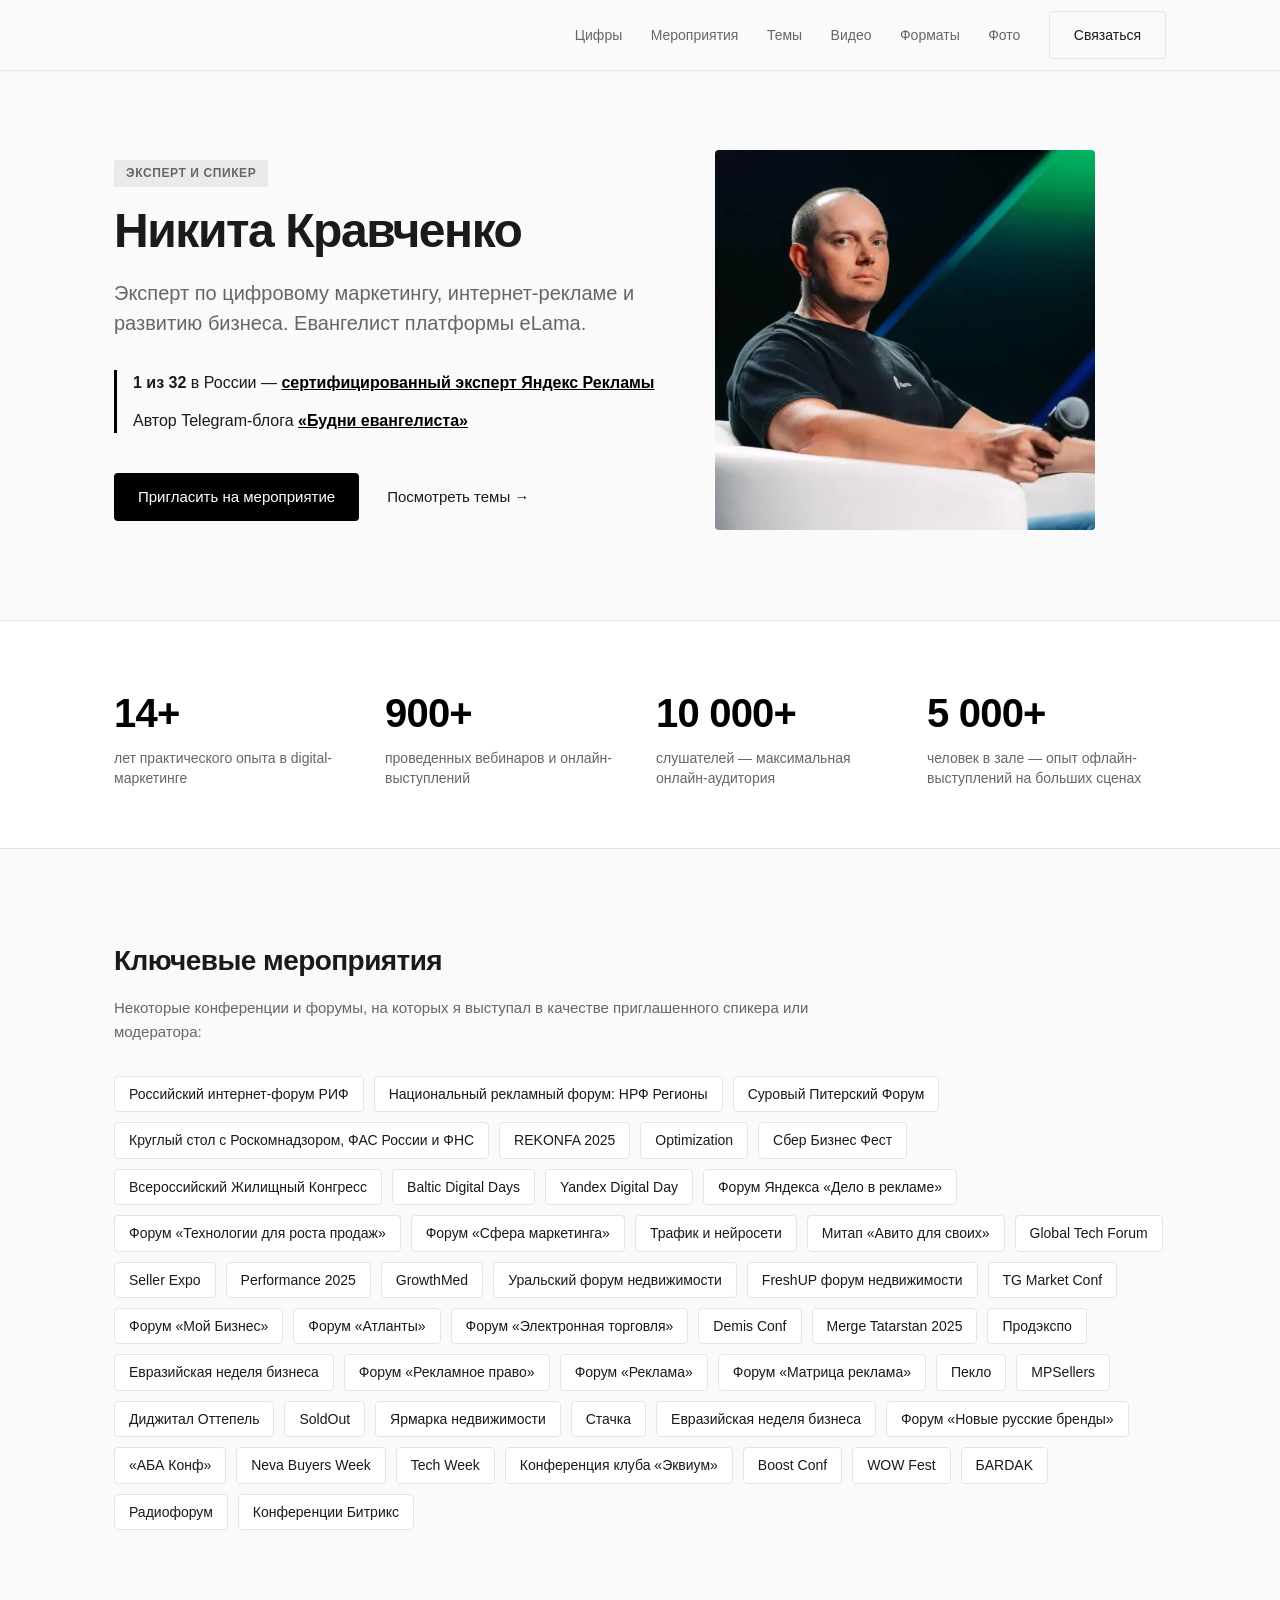
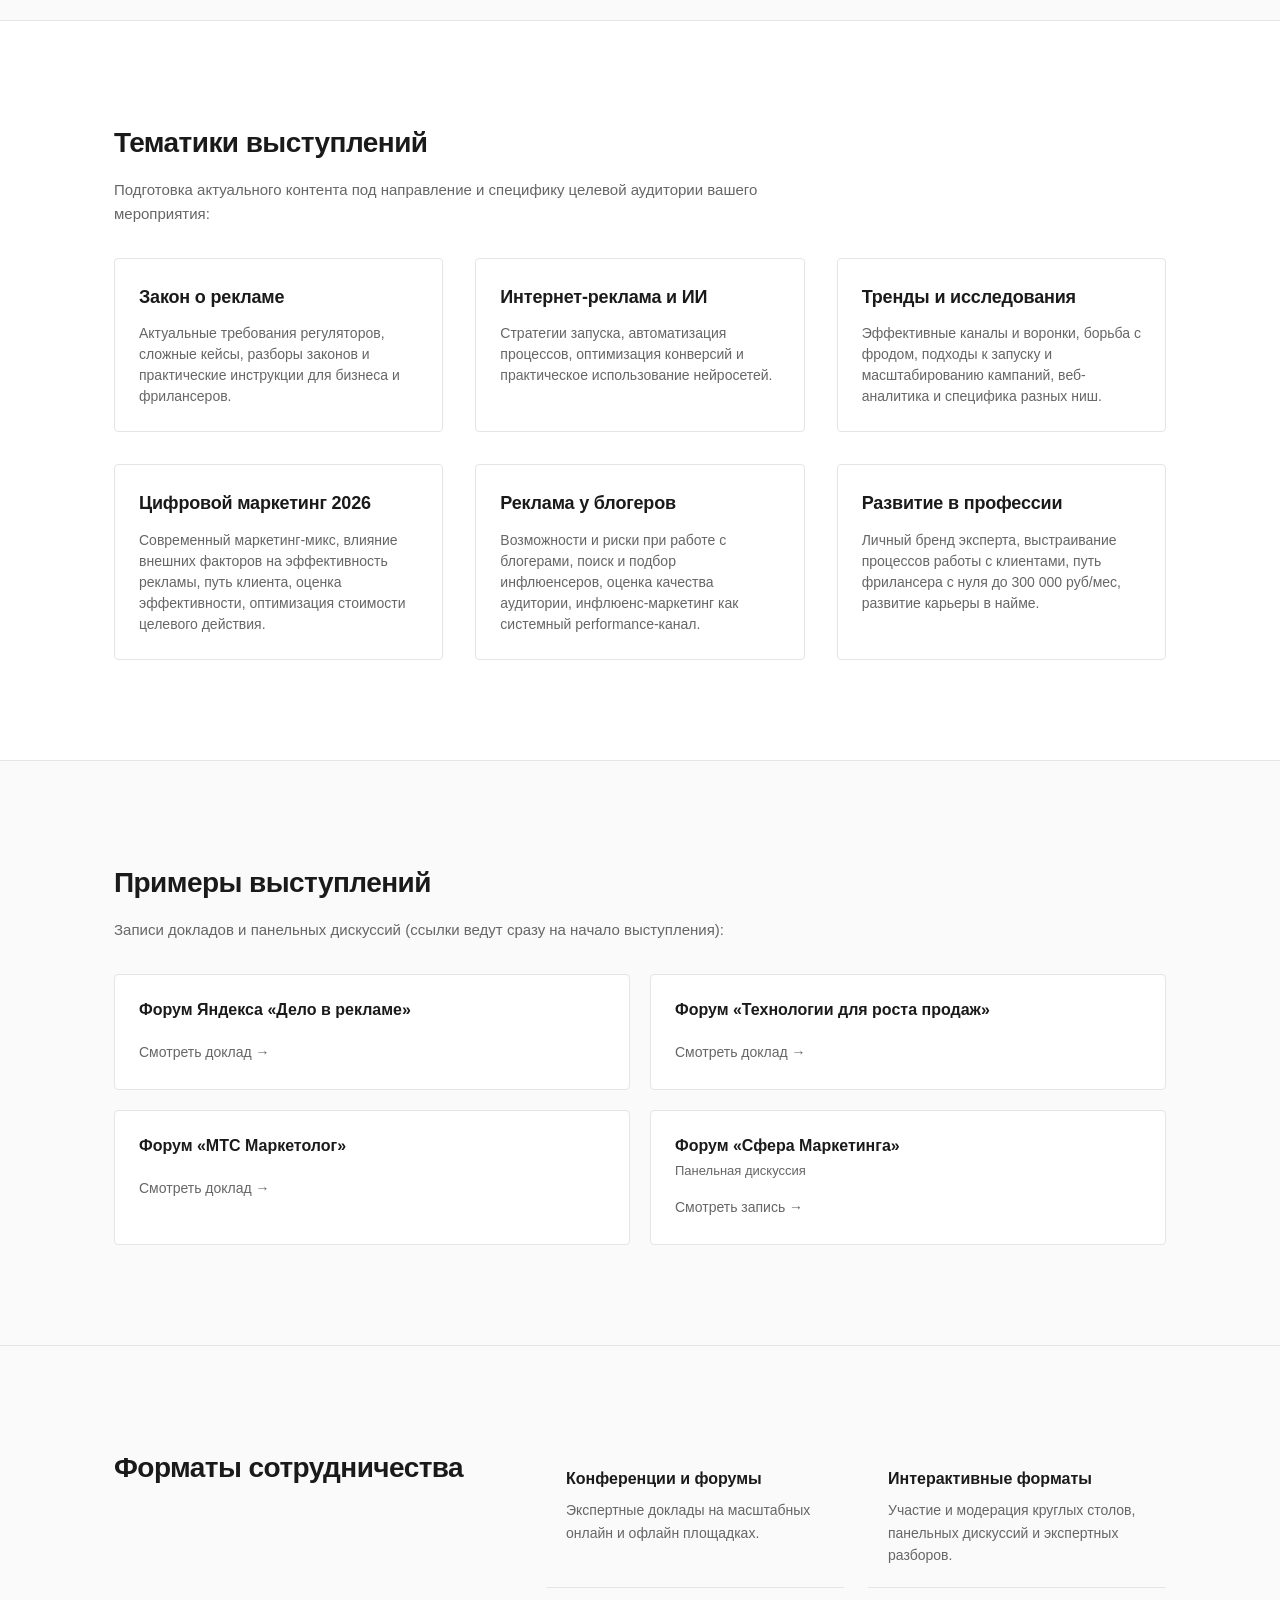
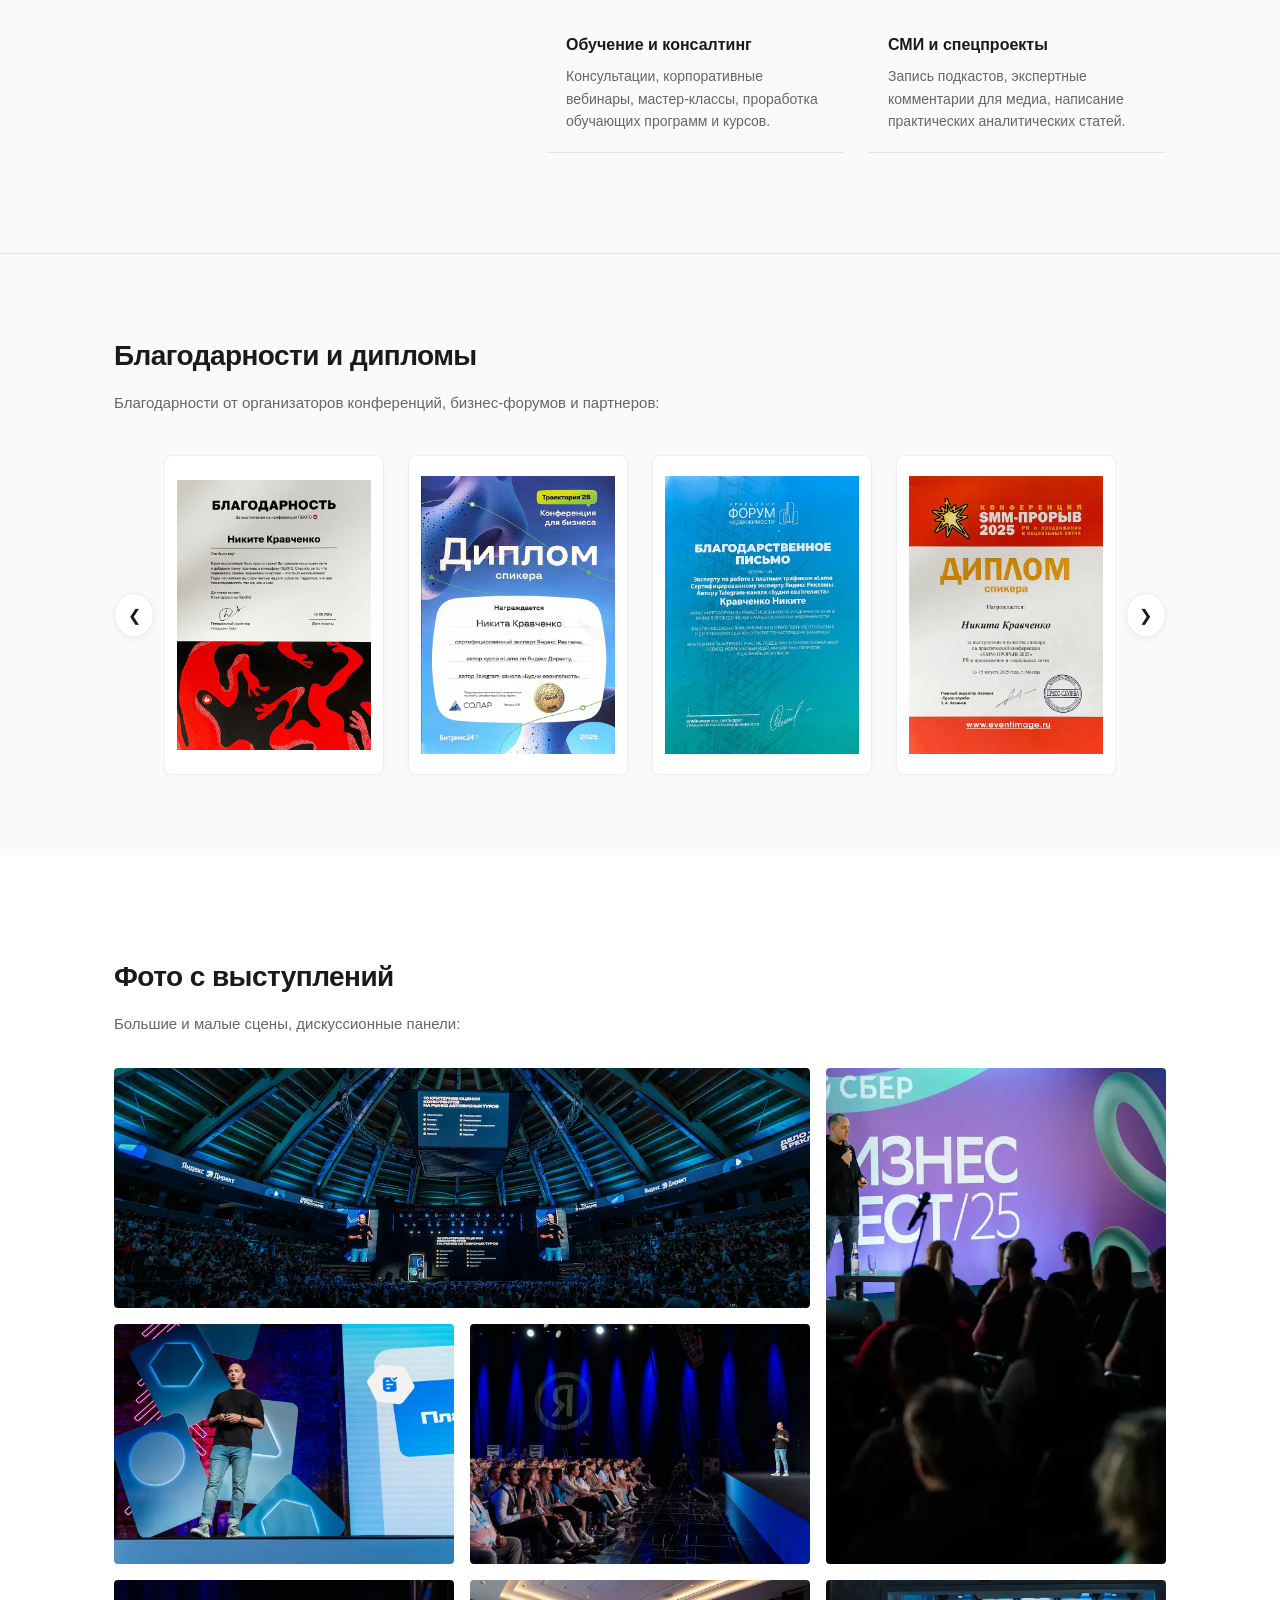
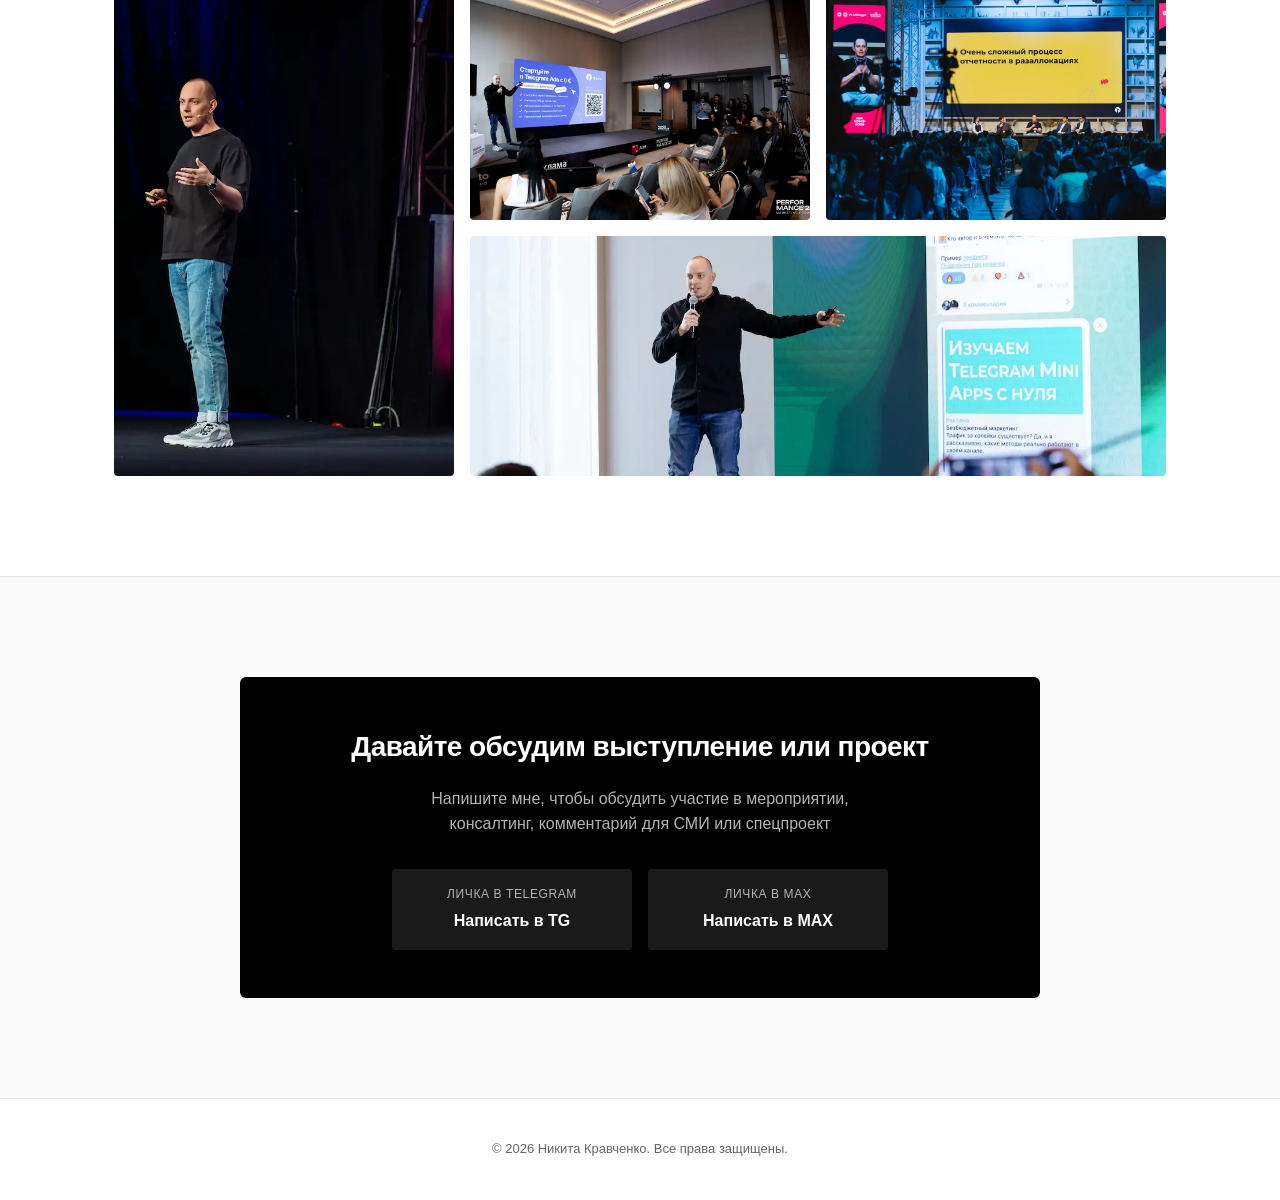
==== index.html @ f00e1680 "Update index.html" ====
<!DOCTYPE html>
<html lang="ru">
<head>
    <meta charset="UTF-8">
    <meta name="viewport" content="width=device-width, initial-scale=1.0">
    <title>Никита Кравченко — эксперт по цифровому маркетингу, интернет-рекламе и развитию бизнеса</title>
    <!-- Подключение файла стилей CSS -->
    <link rel="stylesheet" href="style.css">
</head>
<body>

    <!-- Шапка сайта -->
    <header class="main-header">
        <div class="container header-container">
            <nav class="main-nav">
                <a href="#metrics">Цифры</a>
                <a href="#events">Мероприятия</a>
                <a href="#topics">Темы</a>
                <a href="#video-examples">Видео</a>
                <a href="#formats">Форматы</a>
                <a href="#gallery">Фото</a>
                <a href="#contacts" class="btn btn-secondary">Связаться</a>
            </nav>
        </div>
    </header>

    <!-- Главный экран -->
    <section class="hero-section">
        <div class="container hero-container">
            <div class="hero-content">
                <span class="badge">Эксперт и Спикер</span>
                <h1 class="hero-title">Никита Кравченко</h1>
                <p class="hero-subtitle">Эксперт по цифровому маркетингу, интернет-рекламе и развитию бизнеса. Евангелист платформы eLama.</p>
                <div class="hero-highlights">
    <div class="highlight-item" style="margin-bottom: 12px;">
        <strong>1 из 32</strong> в России — <a href="https://yandex.ru/adv/edu/experts/kravchenko_n" target="_blank" style="color: var(--accent-color); font-weight: 600; text-decoration: underline;">сертифицированный эксперт Яндекс Рекламы</a>
    </div>
    <div class="highlight-item">
        Автор Telegram-блога <a href="https://t.me/budni_evangelista" target="_blank" style="color: var(--accent-color); font-weight: 600; text-decoration: underline;">«Будни евангелиста»</a>
    </div>
</div>
                <div class="hero-actions">
                    <a href="#contacts" class="btn btn-primary">Пригласить на мероприятие</a>
                    <a href="#topics" class="btn btn-link">Посмотреть темы →</a>
                </div>
            </div>
            <div class="hero-image-wrapper">
                <img src="img/nikitakravchenko_main.webp" alt="Никита Кравченко eLama Яндекс" class="hero-image">
            </div>
        </div>
    </section>

    <!-- Блок цифр -->
    <section id="metrics" class="metrics-section">
        <div class="container">
            <div class="metrics-grid">
                <div class="metric-card">
                    <div class="metric-num"><span class="count-up" data-target="14">0</span>+</div>
                    <div class="metric-label">лет практического опыта в digital-маркетинге</div>
                </div>
                <div class="metric-card">
                    <div class="metric-num"><span class="count-up" data-target="900">0</span>+</div>
                    <div class="metric-label">проведенных вебинаров и онлайн-выступлений</div>
                </div>
                <div class="metric-card">
                    <div class="metric-num"><span class="count-up" data-target="10000">0</span>+</div>
                    <div class="metric-label">слушателей — максимальная онлайн-аудитория</div>
                </div>
                <div class="metric-card">
                    <div class="metric-num"><span class="count-up" data-target="5000">0</span>+</div>
                    <div class="metric-label">человек в зале — опыт офлайн-выступлений на больших сценах</div>
                </div>
            </div>
        </div>
    </section>

    <!-- Ключевые мероприятия -->
    <section id="events" class="events-section">
        <div class="container">
            <h2 class="section-title">Ключевые мероприятия</h2>
            <p class="section-subtitle-block">Некоторые конференции и форумы, на которых я выступал в качестве приглашенного спикера или модератора:</p>
            <div class="events-tags-grid">
                <div class="event-tag">Российский интернет-форум РИФ</div>
                <div class="event-tag">Национальный рекламный форум: НРФ Регионы</div>
                <div class="event-tag">Суровый Питерский Форум</div>
                <div class="event-tag">Круглый стол с Роскомнадзором, ФАС России и ФНС</div>
                <div class="event-tag">REKONFA 2025</div>
                <div class="event-tag">Optimization</div>
                <div class="event-tag">Сбер Бизнес Фест</div>
                <div class="event-tag">Всероссийский Жилищный Конгресс</div>
                <div class="event-tag">Baltic Digital Days</div>
                <div class="event-tag">Yandex Digital Day</div>
                <div class="event-tag">Форум Яндекса «Дело в рекламе»</div>
                <div class="event-tag">Форум «Технологии для роста продаж»</div>
                <div class="event-tag">Форум «Сфера маркетинга»</div>
                <div class="event-tag">Трафик и нейросети</div>
                <div class="event-tag">Митап «Авито для своих»</div>
                <div class="event-tag">Global Tech Forum</div>
                <div class="event-tag">Seller Expo</div>
                <div class="event-tag">Performance 2025</div>
                <div class="event-tag">GrowthMed</div>
                <div class="event-tag">Уральский форум недвижимости</div>
                <div class="event-tag">FreshUP форум недвижимости</div>
                <div class="event-tag">TG Market Conf</div>
                <div class="event-tag">Форум «Мой Бизнес»</div>
                <div class="event-tag">Форум «Атланты»</div>
                <div class="event-tag">Форум «Электронная торговля»</div>
                <div class="event-tag">Demis Conf</div>
                <div class="event-tag">Merge Tatarstan 2025</div>
                <div class="event-tag">Продэкспо</div>
                <div class="event-tag">Евразийская неделя бизнеса</div>
                <div class="event-tag">Форум «Рекламное право»</div>
                <div class="event-tag">Форум «Реклама»</div>
                <div class="event-tag">Форум «Матрица реклама»</div>
                <div class="event-tag">Пекло</div>
                <div class="event-tag">MPSellers</div>
                <div class="event-tag">Диджитал Оттепель</div>
                <div class="event-tag">SoldOut</div>
                <div class="event-tag">Ярмарка недвижимости</div>
                <div class="event-tag">Стачка</div>
                <div class="event-tag">Евразийская неделя бизнеса</div>
                <div class="event-tag">Форум «Новые русские бренды»</div>
                <div class="event-tag">«АБА Конф»</div>
                <div class="event-tag">Neva Buyers Week</div>
                <div class="event-tag">Tech Week</div>
                <div class="event-tag">Конференция клуба «Эквиум»</div>
                <div class="event-tag">Boost Conf</div>
                <div class="event-tag">WOW Fest</div>
                <div class="event-tag">БARDAK</div>
                <div class="event-tag">Радиофорум</div>
                <div class="event-tag">Конференции Битрикс</div>
            </div>
        </div>
    </section>

    <!-- Тематики выступлений -->
    <section id="topics" class="topics-section">
        <div class="container">
            <h2 class="section-title">Тематики выступлений</h2>
                <p class="section-subtitle-block">Подготовка актуального контента под направление и специфику целевой аудитории вашего мероприятия:</p>
            <div class="topics-grid">
                <div class="topic-item">
                    <h3>Закон о рекламе</h3>
                    <p>Актуальные требования регуляторов, сложные кейсы, разборы законов и практические инструкции для бизнеса и фрилансеров.</p>
                </div>
                <div class="topic-item">
                    <h3>Интернет-реклама и ИИ</h3>
                    <p>Стратегии запуска, автоматизация процессов, оптимизация конверсий и практическое использование нейросетей.</p>
                </div>
                <div class="topic-item">
                    <h3>Тренды и исследования</h3>
                    <p>Эффективные каналы и воронки, борьба с фродом, подходы к запуску и масштабированию кампаний, веб-аналитика и специфика разных ниш.</p>
                </div>
                <div class="topic-item">
                    <h3>Цифровой маркетинг 2026</h3>
                    <p>Современный маркетинг-микс, влияние внешних факторов на эффективность рекламы, путь клиента, оценка эффективности, оптимизация стоимости целевого действия.</p>
                </div>
                <div class="topic-item">
                    <h3>Реклама у блогеров</h3>
                    <p>Возможности и риски при работе с блогерами, поиск и подбор инфлюенсеров, оценка качества аудитории, инфлюенс-маркетинг как системный performance-канал.</p>
                </div>
                <div class="topic-item">
                    <h3>Развитие в профессии</h3>
                    <p>Личный бренд эксперта, выстраивание процессов работы с клиентами, путь фрилансера с нуля до 300 000 руб/мес, развитие карьеры в найме.</p>
                </div>
            </div>
        </div>
    </section>

    <!-- Примеры выступлений -->
    <section id="video-examples" class="video-section">
        <div class="container">
            <h2 class="section-title">Примеры выступлений</h2>
            <p class="section-subtitle-block">Записи докладов и панельных дискуссий (ссылки ведут сразу на начало выступления):</p>
            
            <div class="video-links-grid">
                <a href="https://www.youtube.com/live/qVUgXNMFZ10?feature=shared&t=9219" target="_blank" class="video-card">
                    <div class="video-card-content">
                        <h4>Форум Яндекса «Дело в рекламе»</h4>
                        <span class="video-card-action">Смотреть доклад →</span>
                    </div>
                </a>
                <a href="https://www.youtube.com/live/kTOk1PJhyQ4?feature=share&t=3995" target="_blank" class="video-card">
                    <div class="video-card-content">
                        <h4>Форум «Технологии для роста продаж»</h4>
                        <span class="video-card-action">Смотреть доклад →</span>
                    </div>
                </a>
                <a href="https://www.youtube.com/live/mvuYcV7vm8k?feature=shared&t=4614" target="_blank" class="video-card">
                    <div class="video-card-content">
                        <h4>Форум «МТС Маркетолог»</h4>
                        <span class="video-card-action">Смотреть доклад →</span>
                    </div>
                </a>
                <a href="https://www.youtube.com/live/akjUfLo7vEk?feature=share&t=10107" target="_blank" class="video-card">
                    <div class="video-card-content">
                        <h4>Форум «Сфера Маркетинга»</h4>
                        <span class="video-card-sub">Панельная дискуссия</span>
                        <span class="video-card-action">Смотреть запись →</span>
                    </div>
                </a>
            </div>
        </div>
    </section>

    <!-- Форматы сотрудничества -->
    <section id="formats" class="formats-section">
        <div class="container">
            <div class="section-layout">
                <div class="section-title-block">
                    <h2 class="section-title">Форматы сотрудничества</h2>
                </div>
                <div class="section-content-block">
                    <div class="formats-list">
                        <div class="format-card">
                            <h4>Конференции и форумы</h4>
                            <p>Экспертные доклады на масштабных онлайн и офлайн площадках.</p>
                        </div>
                        <div class="format-card">
                            <h4>Интерактивные форматы</h4>
                            <p>Участие и модерация круглых столов, панельных дискуссий и экспертных разборов.</p>
                        </div>
                        <div class="format-card">
                            <h4>Обучение и консалтинг</h4>
                            <p>Консультации, корпоративные вебинары, мастер-классы, проработка обучающих программ и курсов.</p>
                        </div>
                        <div class="format-card">
                            <h4>СМИ и спецпроекты</h4>
                            <p>Запись подкастов, экспертные комментарии для медиа, написание практических аналитических статей.</p>
                        </div>
                    </div>
                </div>
            </div>
        </div>
    </section>

    <section id="awards" class="awards-section">
        <div class="container">
            <h2 class="section-title">Благодарности и дипломы</h2>
            <p class="section-subtitle-block">Благодарности от организаторов конференций, бизнес-форумов и партнеров:</p>
            
            <div class="slider-wrapper">
                <button class="slider-btn prev-btn" aria-label="Назад">&#10094;</button>
                
                <div class="slider-container">
                    <div class="slider-track">
                        <div class="award-card gallery-item">
                            <img src="img/nikitakravchenko36.webp" alt="Грамота Никите Кравченко">
                        </div>
                        <div class="award-card gallery-item">
                            <img src="img/nikitakravchenko37.webp" alt="Благодарность за доклад Никите Кравченко">
                        </div>
                        <div class="award-card gallery-item">
                            <img src="img/nikitakravchenko38.webp" alt="Благодарность за участие в конференции Никите Кравченко">
                        </div>
                        <div class="award-card gallery-item">
                            <img src="img/nikitakravchenko39.webp" alt="Благодарность от организаторов конференции Никите Кравченко">
                        </div>
                        <div class="award-card gallery-item">
                            <img src="img/nikitakravchenko40.webp" alt="Благодарность от организаторов форума Никите Кравченко">
                        </div>
                        <div class="award-card gallery-item">
                            <img src="img/nikitakravchenko41.webp" alt="Благодарственная грамота Никите Кравченко">
                        </div>
                        <div class="award-card gallery-item">
                            <img src="img/nikitakravchenko30.webp" alt="Благодарственное Никите Кравченко от Сурового">
                        </div>
                        <div class="award-card gallery-item">
                            <img src="img/nikitakravchenko31.webp" alt="Благодарность за выступление Никите Кравченко">
                        </div>
                        <div class="award-card gallery-item">
                            <img src="img/nikitakravchenko32.webp" alt="Благодарность Никите Кравченко">
                        </div>
                        <div class="award-card gallery-item">
                            <img src="img/nikitakravchenko33.webp" alt="Благодарственное письмо Никите Кравченко">
                        </div>
                        <div class="award-card gallery-item">
                            <img src="img/nikitakravchenko34.webp" alt="Диплом Никите Кравченко eLama">
                        </div>
                        <div class="award-card gallery-item">
                            <img src="img/nikitakravchenko35.webp" alt="Благодарность спикеру Никите Кравченко">
                        </div>
                    </div>
                </div>
                
                <button class="slider-btn next-btn" aria-label="Вперед">&#10095;</button>
            </div>
        </div>
    </section>

    <!-- Секция Фотографий с мероприятий -->
    <section id="gallery" class="gallery-section">
        <div class="container">
            <h2 class="section-title">Фото с выступлений</h2>
            <p class="section-subtitle-block">Большие и малые сцены, дискуссионные панели:</p>
            
            <div class="gallery-grid">
                <div class="gallery-item item-wide">
                    <img src="img/nikitakravchenko1.webp" alt="Никита Кравченко на форуме Дело в рекламе">
                </div>
                <div class="gallery-item item-tall">
                    <img src="img/nikitakravchenko2.webp" alt="Никита Кравченко eLama на форуме Сбера">
                </div>
                <div class="gallery-item">
                    <img src="img/nikitakravchenko3.webp" alt="Эксперт Никита Кравченко на конференции Яндекса">
                </div>
                <div class="gallery-item">
                    <img src="img/nikitakravchenko4.webp" alt="Никита Кравченко контекстная реклама">
                </div>
                <div class="gallery-item item-tall">
                    <img src="img/nikitakravchenko5.webp" alt="Никита Кравченко — спикер">
                </div>
                <div class="gallery-item">
                    <img src="img/nikitakravchenko10.webp" alt="Выступление Никиты Кравченко">
                </div>
                <div class="gallery-item">
                    <img src="img/nikitakravchenko15.webp" alt="Никита Кравченко из eLama на конференции АБА">
                </div>
                <div class="gallery-item item-wide">
                    <img src="img/nikitakravchenko8.webp" alt="Никита Кравченко экперт eLama на конференции Performance 2025">
                </div>
            </div>
        </div>
    </section>

    <!-- Контакты -->
    <section id="contacts" class="contacts-section">
        <div class="container">
            <div class="contacts-card">
                <h2 class="section-title">Давайте обсудим выступление или проект</h2>
                <p class="contacts-text">Напишите мне, чтобы обсудить участие в мероприятии, консалтинг, комментарий для СМИ или спецпроект</p>
                
                <div class="channels">
                    <a href="https://t.me/nikita_kravchenko_elama" target="_blank" class="channel-link telegram-personal">
                        <span class="channel-title">Личка в Telegram</span>
                        <span class="channel-handle">Написать в TG</span>
                    </a>
                    <a href="https://max.ru/u/f9LHodD0cOLKSUKV1jlhR2jkS433290NDMUMv-qPpM7ZyjYUj0IXsLSbuqo" target="_blank" class="channel-link telegram-personal">
                        <span class="channel-title">Личка в MAX</span>
                        <span class="channel-handle">Написать в MAX</span>
                    </a>
                </div>
            </div>
        </div>
    </section>

    <!-- Подвал -->
    <footer class="main-footer">
        <div class="container footer-container">
            <p>&copy; 2026 Никита Кравченко. Все права защищены.</p>
        </div>
    </footer>

    <!-- Модальное окно для просмотра фото -->
    <div id="gallery-modal" class="modal">
        <span class="modal-close">&times;</span>
        <img class="modal-content" id="modal-img" alt="Увеличенное фото">
    </div>

    <!-- Подключение файла логики JavaScript -->
    <script src="script.js"></script>
</body>
</html>
---- style.css ----
/* ===== Общие стили и Переменные ===== */
:root {
    --bg-color: #fafafa;
    --text-color: #1a1a1a;
    --text-secondary: #666666;
    --accent-color: #000000;
    --border-color: #e5e5e5;
    --card-bg: #ffffff;
    --max-width: 1100px;
}

* {
    box-sizing: border-box;
    margin: 0;
    padding: 0;
}

html {
    scroll-behavior: smooth;
    font-family: -apple-system, BlinkMacSystemFont, "Segoe UI", Roboto, Helvetica, Arial, sans-serif;
    background-color: var(--bg-color);
    color: var(--text-color);
    line-height: 1.6;
}

body {
    overflow-x: hidden;
}

.container {
    width: 100%;
    max-width: var(--max-width);
    margin: 0 auto;
    padding: 0 24px;
}

/* ===== Общий стиль для подзаголовков всех секций ===== */
.section-subtitle-block {
    font-size: 15px !important;
    color: #666666 !important;
    margin-bottom: 32px !important;
    max-width: 700px;
    line-height: 1.6;
}

/* ===== Кнопки и Компоненты ===== */
.btn {
    display: inline-block;
    padding: 12px 24px;
    font-weight: 500;
    font-size: 15px;
    text-decoration: none;
    border-radius: 4px;
    transition: background-color 0.2s ease, color 0.2s ease;
    cursor: pointer;
}

.btn-primary {
    background-color: var(--accent-color);
    color: #ffffff;
}

.btn-primary:hover {
    background-color: #333333;
}

.btn-secondary {
    background-color: transparent;
    color: var(--text-color);
    border: 1px solid var(--border-color);
}

.btn-secondary:hover {
    background-color: #f0f0f0;
}

.btn-link {
    color: var(--text-color);
    background: transparent;
    padding: 12px 16px;
}

.btn-link:hover {
    text-decoration: underline;
}

.badge {
    display: inline-block;
    padding: 4px 12px;
    background-color: #eaeaea;
    color: var(--text-secondary);
    font-size: 12px;
    font-weight: 600;
    text-transform: uppercase;
    letter-spacing: 0.05em;
    border-radius: 2px;
    margin-bottom: 16px;
}

/* ===== Шапка сайта ===== */
.main-header {
    background-color: rgba(250, 250, 250, 0.8);
    backdrop-filter: blur(8px);
    border-bottom: 1px solid var(--border-color);
    position: fixed;
    top: 0;
    left: 0;
    width: 100%;
    z-index: 100;
}

.header-container {
    height: 70px;
    display: flex;
    justify-content: flex-end;
    align-items: center;
}

.main-nav a {
    color: var(--text-secondary);
    text-decoration: none;
    font-size: 14px;
    margin-left: 24px;
    transition: color 0.2s ease;
}

.main-nav a:hover {
    color: var(--text-color);
}

.main-nav a.btn-secondary {
    color: var(--text-color);
}

/* ===== Секция Hero ===== */
.hero-section {
    padding-top: 150px;
    padding-bottom: 90px;
    border-bottom: 1px solid var(--border-color);
}

.hero-container {
    display: flex;
    flex-direction: column-reverse;
    gap: 40px;
    align-items: center;
}

@media (min-width: 768px) {
    .hero-container {
        display: grid;
        grid-template-columns: 1.2fr 1fr;
        gap: 60px;
        align-items: center;
    }
}

.hero-content {
    width: 100%;
}

.hero-title {
    font-size: 48px;
    font-weight: 800;
    letter-spacing: -0.03em;
    line-height: 1.15;
    margin-bottom: 20px;
}

.hero-subtitle {
    font-size: 20px;
    color: var(--text-secondary);
    line-height: 1.5;
    margin-bottom: 32px;
}

.hero-highlights {
    margin-bottom: 40px;
    padding-left: 16px;
    border-left: 3px solid var(--accent-color);
}

.hero-highlights .highlight-item {
    font-size: 16px;
    color: var(--text-color);
}

.hero-actions {
    display: flex;
    align-items: center;
    gap: 12px;
}

.hero-image-wrapper {
    width: 100%;
    max-width: 380px;
    display: flex;
    justify-content: center;
}

.hero-image {
    width: 100%;
    height: auto;
    object-fit: cover;
    border-radius: 4px;
    transition: transform 0.3s ease;
}

.hero-image:hover {
    transform: scale(1.02);
}

/* ===== Секция Цифр ===== */
.metrics-section {
    padding: 60px 0;
    background-color: var(--card-bg);
    border-bottom: 1px solid var(--border-color);
}

.metrics-grid {
    display: grid;
    grid-template-columns: repeat(auto-fit, minmax(200px, 1fr));
    gap: 32px;
}

.metric-card {
    text-align: left;
}

.metric-num {
    font-size: 40px;
    font-weight: 700;
    letter-spacing: -0.02em;
    color: var(--accent-color);
    margin-bottom: 4px;
}

.metric-label {
    font-size: 14px;
    color: var(--text-secondary);
    line-height: 1.4;
}

/* ===== Секция Мероприятий ===== */
.events-section {
    padding: 90px 0;
    border-bottom: 1px solid var(--border-color);
}

.events-tags-grid {
    display: flex;
    flex-wrap: wrap;
    gap: 10px;
}

.event-tag {
    background-color: var(--card-bg);
    border: 1px solid var(--border-color);
    padding: 6px 14px;
    font-size: 14px;
    font-weight: 500;
    color: var(--text-color);
    border-radius: 4px;
    transition: background-color 0.2s ease, border-color 0.2s ease;
}

.event-tag:hover {
    background-color: #f1f1f1;
    border-color: #b3b3b3;
    cursor: default;
}

/* ===== Заголовки ===== */
.section-title {
    font-size: 28px;
    font-weight: 700;
    letter-spacing: -0.02em;
    margin-bottom: 12px;
}

/* ===== Секция Тем выступлений ===== */
.topics-section {
    padding: 100px 0;
    background-color: var(--card-bg);
    border-bottom: 1px solid var(--border-color);
}

.topics-grid {
    display: grid;
    grid-template-columns: repeat(auto-fit, minmax(300px, 1fr));
    gap: 32px;
}

.topic-item {
    padding: 24px;
    border: 1px solid var(--border-color);
    border-radius: 4px;
    transition: transform 0.2s ease, border-color 0.2s ease;
}

.topic-item:hover {
    border-color: #b3b3b3;
}

.topic-icon {
    font-weight: bold;
    font-size: 18px;
    color: var(--text-secondary);
    margin-bottom: 16px;
}

.topic-item h3 {
    font-size: 18px;
    font-weight: 600;
    margin-bottom: 12px;
    letter-spacing: -0.01em;
}

.topic-item p {
    font-size: 14px;
    color: var(--text-secondary);
    line-height: 1.5;
}

/* ===== Секция Примеров выступлений ===== */
.video-section {
    padding: 100px 0;
    border-bottom: 1px solid var(--border-color);
}

.video-links-grid {
    display: grid;
    grid-template-columns: 1fr;
    gap: 20px;
}

@media (min-width: 640px) {
    .video-links-grid {
        grid-template-columns: repeat(2, 1fr);
    }
}

.video-card {
    display: block;
    background-color: var(--card-bg);
    border: 1px solid var(--border-color);
    padding: 24px;
    border-radius: 4px;
    text-decoration: none;
    color: var(--text-color);
    transition: border-color 0.2s ease, background-color 0.2s ease;
}

.video-card:hover {
    border-color: #b3b3b3;
    background-color: #fcfcfc;
}

.video-card h4 {
    font-size: 16px;
    font-weight: 600;
    margin-bottom: 4px;
    line-height: 1.4;
}

.video-card-sub {
    display: block;
    font-size: 13px;
    color: var(--text-secondary);
    margin-bottom: 12px;
}

.video-card h4 + .video-card-action {
    margin-top: 16px;
}

.video-card-action {
    display: inline-block;
    font-size: 14px;
    font-weight: 500;
    color: var(--text-secondary);
    transition: color 0.2s ease;
}

.video-card:hover .video-card-action {
    color: var(--accent-color);
    text-decoration: underline;
}

/* ===== Форматы работы ===== */
.formats-section {
    padding: 100px 0;
    border-bottom: 1px solid var(--border-color);
}

.section-layout {
    display: grid;
    grid-template-columns: 1fr;
    gap: 40px;
}

@media (min-width: 768px) {
    .section-layout {
        grid-template-columns: 3fr 5fr;
        gap: 60px;
    }
}

.formats-list {
    display: grid;
    grid-template-columns: 1fr;
    gap: 24px;
}

@media (min-width: 480px) {
    .formats-list {
        grid-template-columns: repeat(2, 1fr);
    }
}

.format-card {
    padding: 20px;
    border-bottom: 1px solid var(--border-color);
}

.format-card h4 {
    font-size: 16px;
    font-weight: 600;
    margin-bottom: 8px;
}

.format-card p {
    font-size: 14px;
    color: var(--text-secondary);
    margin-bottom: 0;
}

/* ===== Секция Галереи ===== */
.gallery-section {
    padding: 100px 0;
    background-color: var(--card-bg);
    border-bottom: 1px solid var(--border-color);
}

.gallery-grid {
    display: grid;
    grid-template-columns: repeat(2, 1fr);
    gap: 16px;
}

@media (min-width: 768px) {
    .gallery-grid {
        grid-template-columns: repeat(3, 1fr);
        grid-auto-rows: 240px;
    }
}

.gallery-item {
    overflow: hidden;
    border-radius: 4px;
    position: relative;
    background-color: #f5f5f5;
    cursor: pointer;
}

.gallery-item img {
    width: 100%;
    height: 100%;
    object-fit: cover;
    display: block;
    transition: transform 0.5s cubic-bezier(0.25, 1, 0.5, 1), opacity 0.4s ease, filter 0.4s ease;
}

@media (min-width: 768px) {
    .gallery-item.item-wide {
        grid-column: span 2;
    }
    .gallery-item.item-tall {
        grid-row: span 2;
    }
}

.gallery-grid:hover .gallery-item:not(:hover) img {
    opacity: 0.6;
    filter: grayscale(15%);
}

.gallery-item:hover img {
    transform: scale(1.03);
    opacity: 1 !important;
    filter: grayscale(0%) !important;
}

/* ===== Попап галереи ===== */
.modal {
    display: none; 
    position: fixed; 
    z-index: 1000; 
    padding-top: 60px; 
    left: 0;
    top: 0;
    width: 100%; 
    height: 100%; 
    overflow: auto; 
    background-color: rgba(26, 26, 26, 0.9); 
    backdrop-filter: blur(8px);
    opacity: 0;
    transition: opacity 0.3s ease;
}

.modal.show {
    display: flex;
    align-items: center;
    justify-content: center;
    opacity: 1;
}

.modal-content {
    margin: auto;
    display: block;
    width: auto;
    max-width: 90%;
    max-height: 85vh;
    border-radius: 4px;
    box-shadow: 0 10px 30px rgba(0,0,0,0.5);
    transform: scale(0.95);
    transition: transform 0.3s ease;
}

.modal.show .modal-content {
    transform: scale(1);
}

.modal-close {
    position: absolute;
    top: 20px;
    right: 35px;
    color: #ffffff;
    font-size: 40px;
    font-weight: 300;
    transition: color 0.2s ease;
    cursor: pointer;
    user-select: none;
    z-index: 1001;
}

.modal-close:hover {
    color: #b3b3b3;
}

/* ===== Секция Контактов ===== */
.contacts-section {
    padding: 100px 0;
}

.contacts-card {
    background-color: var(--accent-color);
    color: #ffffff;
    padding: 48px;
    border-radius: 6px;
    text-align: center;
    max-width: 800px;
    margin: 0 auto;
}

.contacts-card .section-title {
    color: #ffffff;
    margin-bottom: 16px;
}

.contacts-text {
    font-size: 16px;
    color: #b3b3b3;
    max-width: 500px;
    margin: 0 auto 32px auto;
}

.channels {
    display: flex;
    flex-direction: column;
    align-items: center;
    gap: 16px;
}

@media (min-width: 580px) {
    .channels {
        flex-direction: row;
        justify-content: center;
    }
}

.channel-link {
    display: flex;
    flex-direction: column;
    align-items: center;
    justify-content: center;
    background-color: rgba(255, 255, 255, 0.1);
    padding: 16px 32px;
    border-radius: 4px;
    text-decoration: none;
    min-width: 240px;
    transition: background-color 0.2s ease;
}

.channel-link:hover {
    background-color: rgba(255, 255, 255, 0.18);
}

.channel-title {
    font-size: 12px;
    text-transform: uppercase;
    letter-spacing: 0.05em;
    color: #b3b3b3;
    margin-bottom: 4px;
}

.channel-handle {
    font-size: 16px;
    font-weight: 600;
    color: #ffffff;
}

/* ===== Подвал ===== */
.main-footer {
    padding: 40px 0;
    border-top: 1px solid var(--border-color);
    background-color: var(--card-bg);
}

.footer-container {
    text-align: center;
    font-size: 13px;
    color: var(--text-secondary);
}

/* ===== Адаптивность ===== */
@media (max-width: 767px) {
    .main-nav {
        display: none;
    }
    .hero-title {
        font-size: 36px;
    }
    .hero-subtitle {
        font-size: 18px;
    }
    .hero-section {
        padding-top: 100px;
        padding-bottom: 60px;
    }
    .hero-image-wrapper {
        max-width: 280px;
    }
    .formats-section, .contacts-section, .events-section, .video-section, .gallery-section {
        padding: 60px 0;
    }
    .contacts-card {
        padding: 32px 20px;
    }
    .modal-content {
        max-width: 95%;
    }
    .modal-close {
        top: 15px;
        right: 20px;
        font-size: 35px;
    }
}
/* Секция благодарностей */
.awards-section {
    padding: 80px 0;
    background-color: var(--bg-color); /* подстроится под твой текущий фон */
}

.slider-wrapper {
    position: relative;
    display: flex;
    align-items: center;
    justify-content: center;
    margin-top: 40px;
}

.slider-container {
    overflow: hidden;
    width: 100%;
    margin: 0 10px;
}

.slider-track {
    display: flex;
    gap: 24px;
    transition: transform 0.4s ease-in-out;
    will-change: transform;
}

/* Карточка бланка А4 */
.award-card {
    flex: 0 0 calc(25% - 18px); /* 4 карточки на десктопе с учетом gap */
    min-width: 220px;
    height: 320px; /* Фиксированная высота для аккуратной линии */
    background: #ffffff;
    border: 1px solid rgba(0, 0, 0, 0.06);
    border-radius: 8px;
    padding: 12px;
    box-shadow: 0 4px 12px rgba(0, 0, 0, 0.03);
    cursor: pointer;
    transition: transform 0.3s ease, box-shadow 0.3s ease;
    display: flex;
    align-items: center;
    justify-content: center;
}

.award-card:hover {
    transform: translateY(-4px);
    box-shadow: 0 12px 24px rgba(0, 0, 0, 0.08);
}

.award-card img {
    width: 100%;
    height: 100%;
    object-fit: contain; /* Спасает разноформатные А4 от искажений */
    border-radius: 4px;
}

/* Кнопки управления */
.slider-btn {
    background: #ffffff;
    border: 1px solid rgba(0, 0, 0, 0.08);
    color: var(--text-color);
    width: 44px;
    height: 44px;
    border-radius: 50%;
    cursor: pointer;
    display: flex;
    align-items: center;
    justify-content: center;
    font-size: 16px;
    box-shadow: 0 2px 8px rgba(0, 0, 0, 0.05);
    transition: all 0.2s ease;
    z-index: 10;
    user-select: none;
}

.slider-btn:hover {
    background: var(--accent-color);
    color: #ffffff;
    border-color: var(--accent-color);
}

/* Адаптивность под смартфоны */
@media (max-width: 1024px) {
    .award-card {
        flex: 0 0 calc(33.333% - 16px); /* 3 карточки на планшетах */
    }
}

@media (max-width: 768px) {
    .award-card {
        flex: 0 0 calc(50% - 12px); /* 2 карточки на крупных мобильных */
    }
    .slider-btn {
        display: none; /* на телефонах проще скроллить пальцем */
    }
    .slider-container {
        overflow-x: auto; /* нативный свайп пальцем на мобилках */
        scroll-snap-type: x mandatory;
        padding-bottom: 15px;
    }
    .award-card {
        scroll-snap-align: start;
    }
}
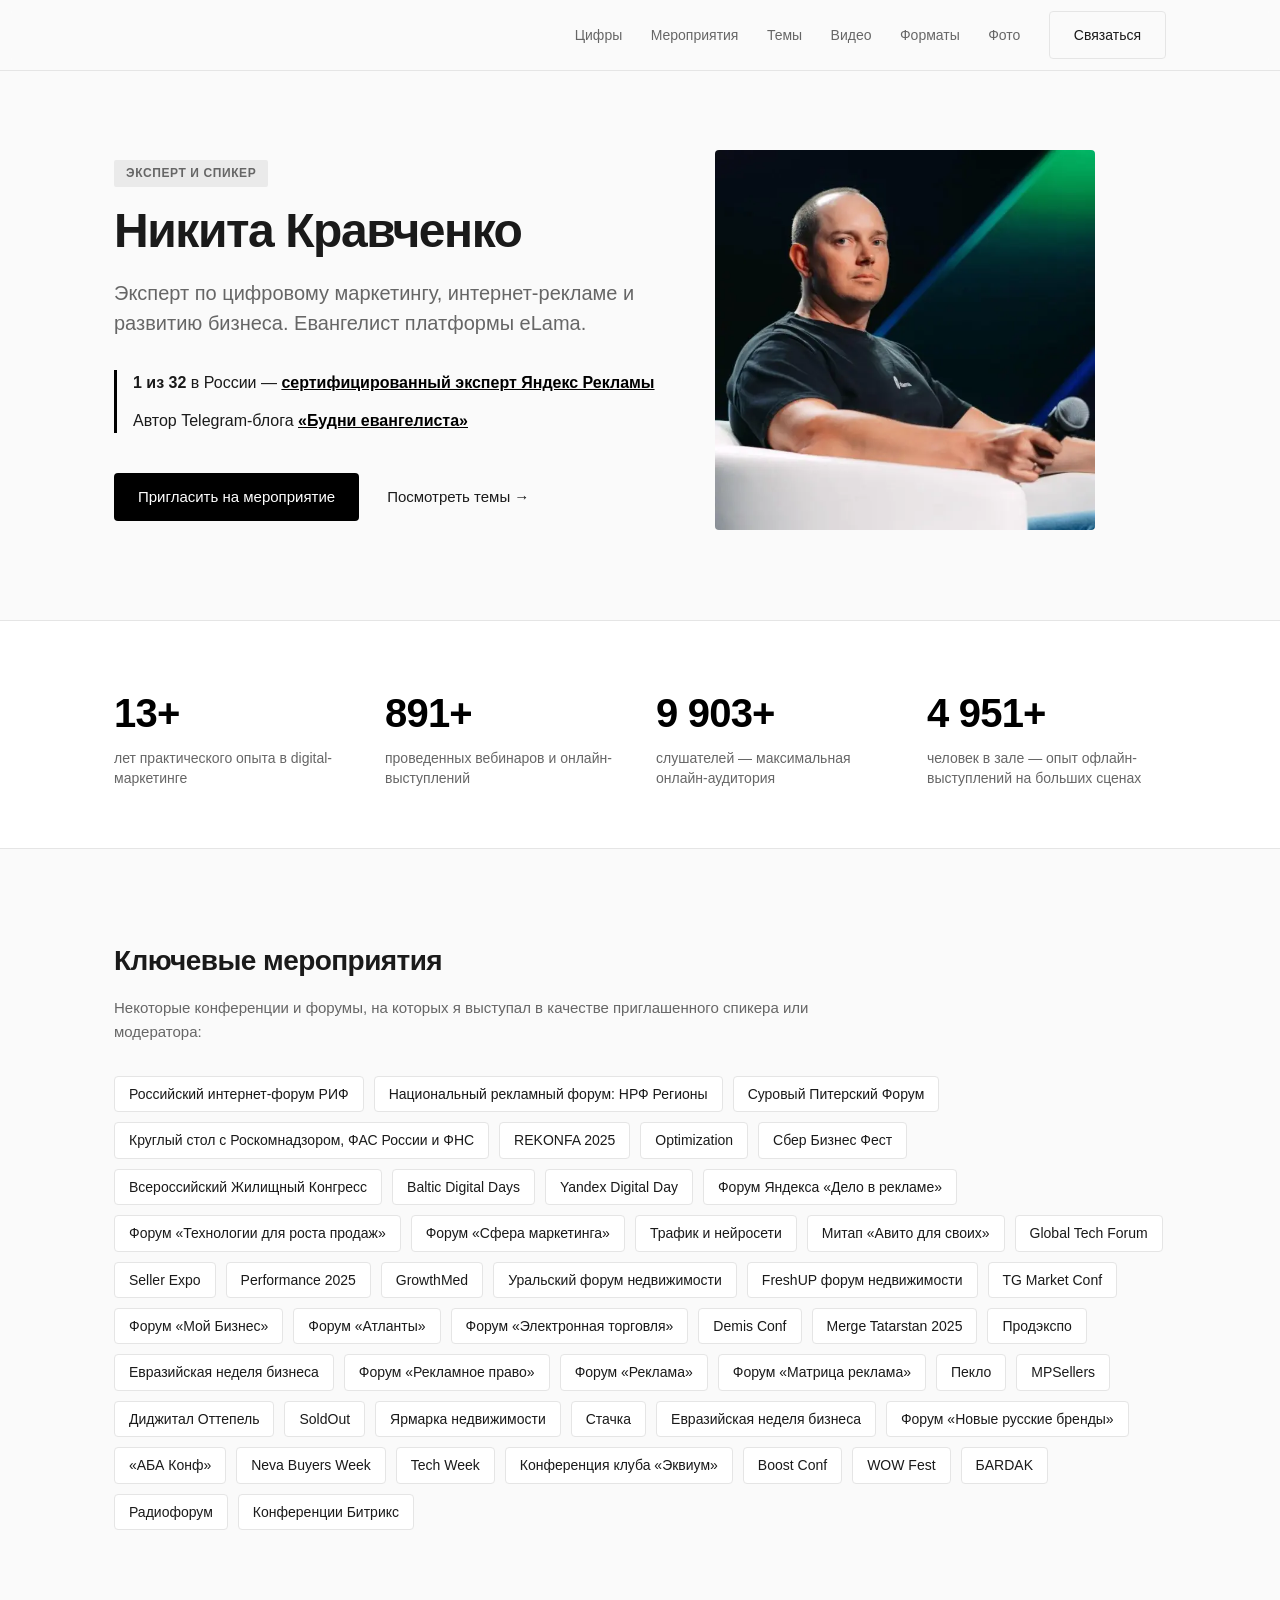
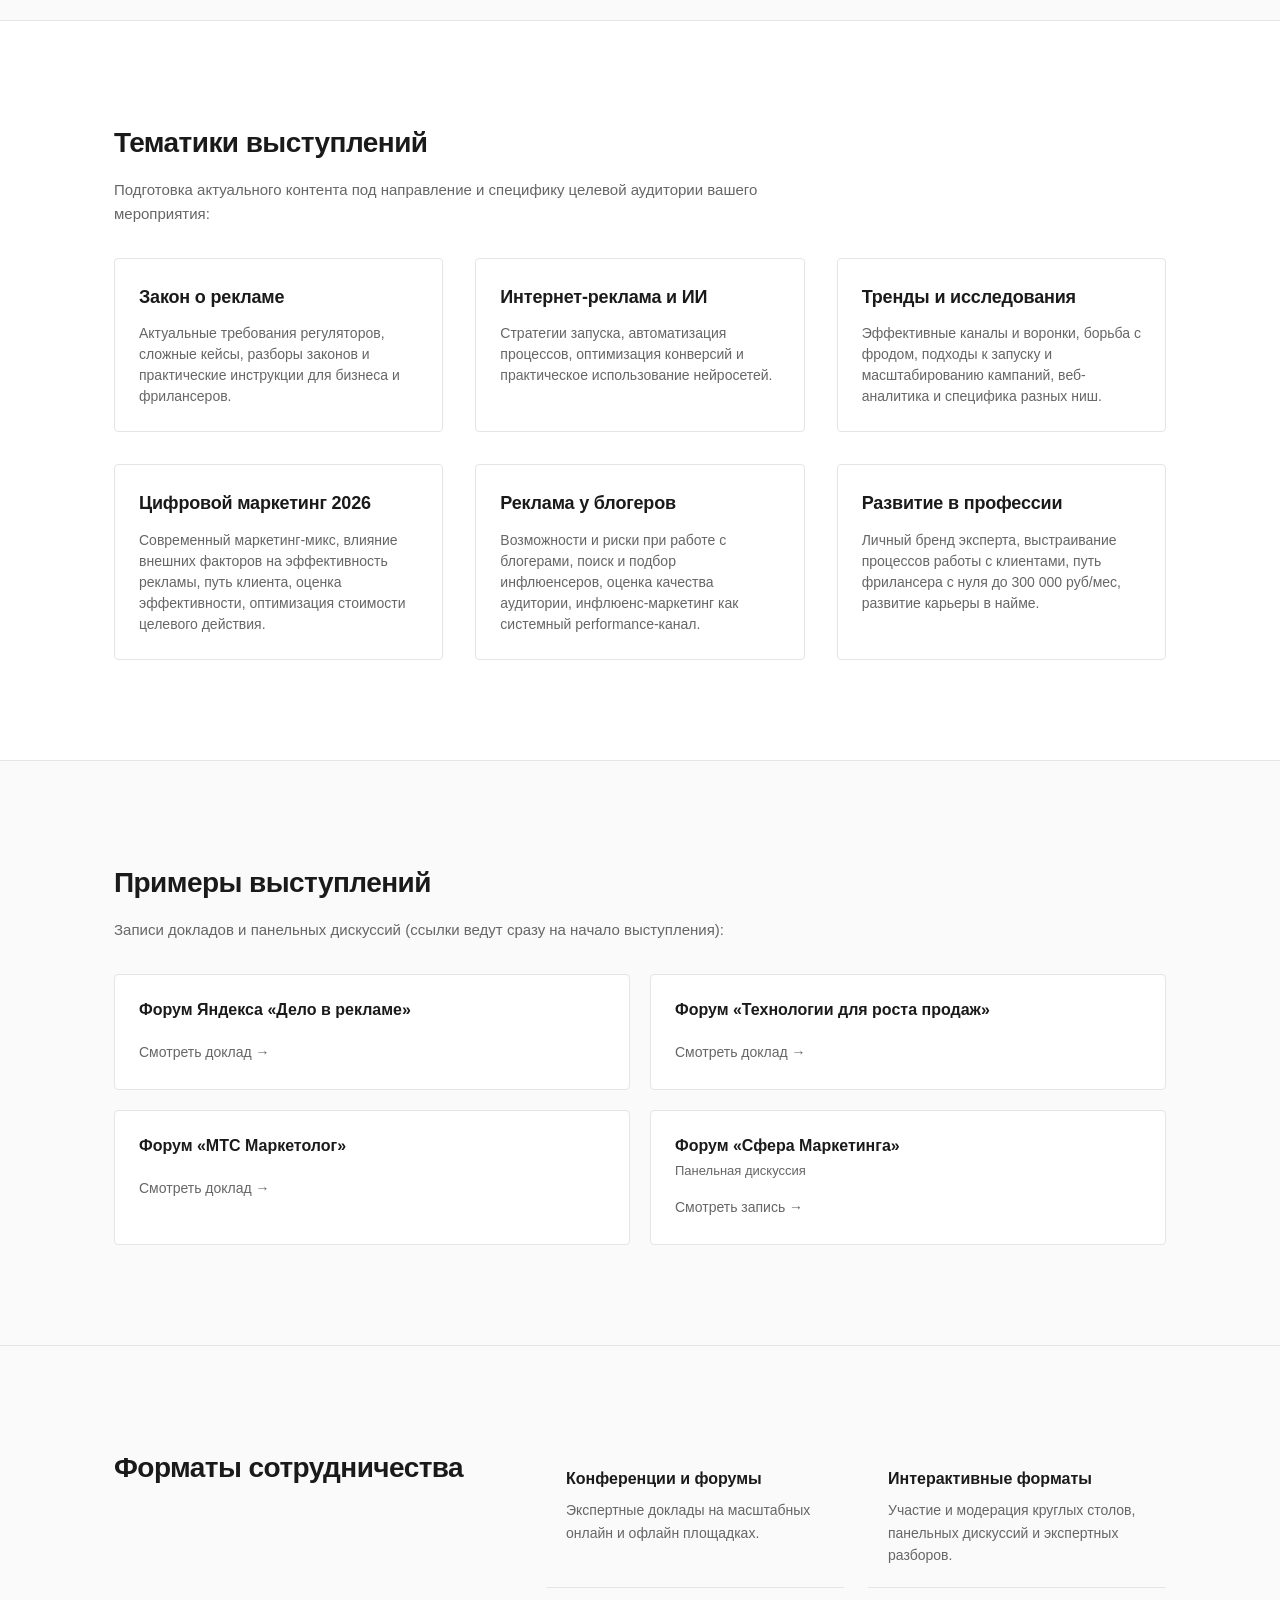
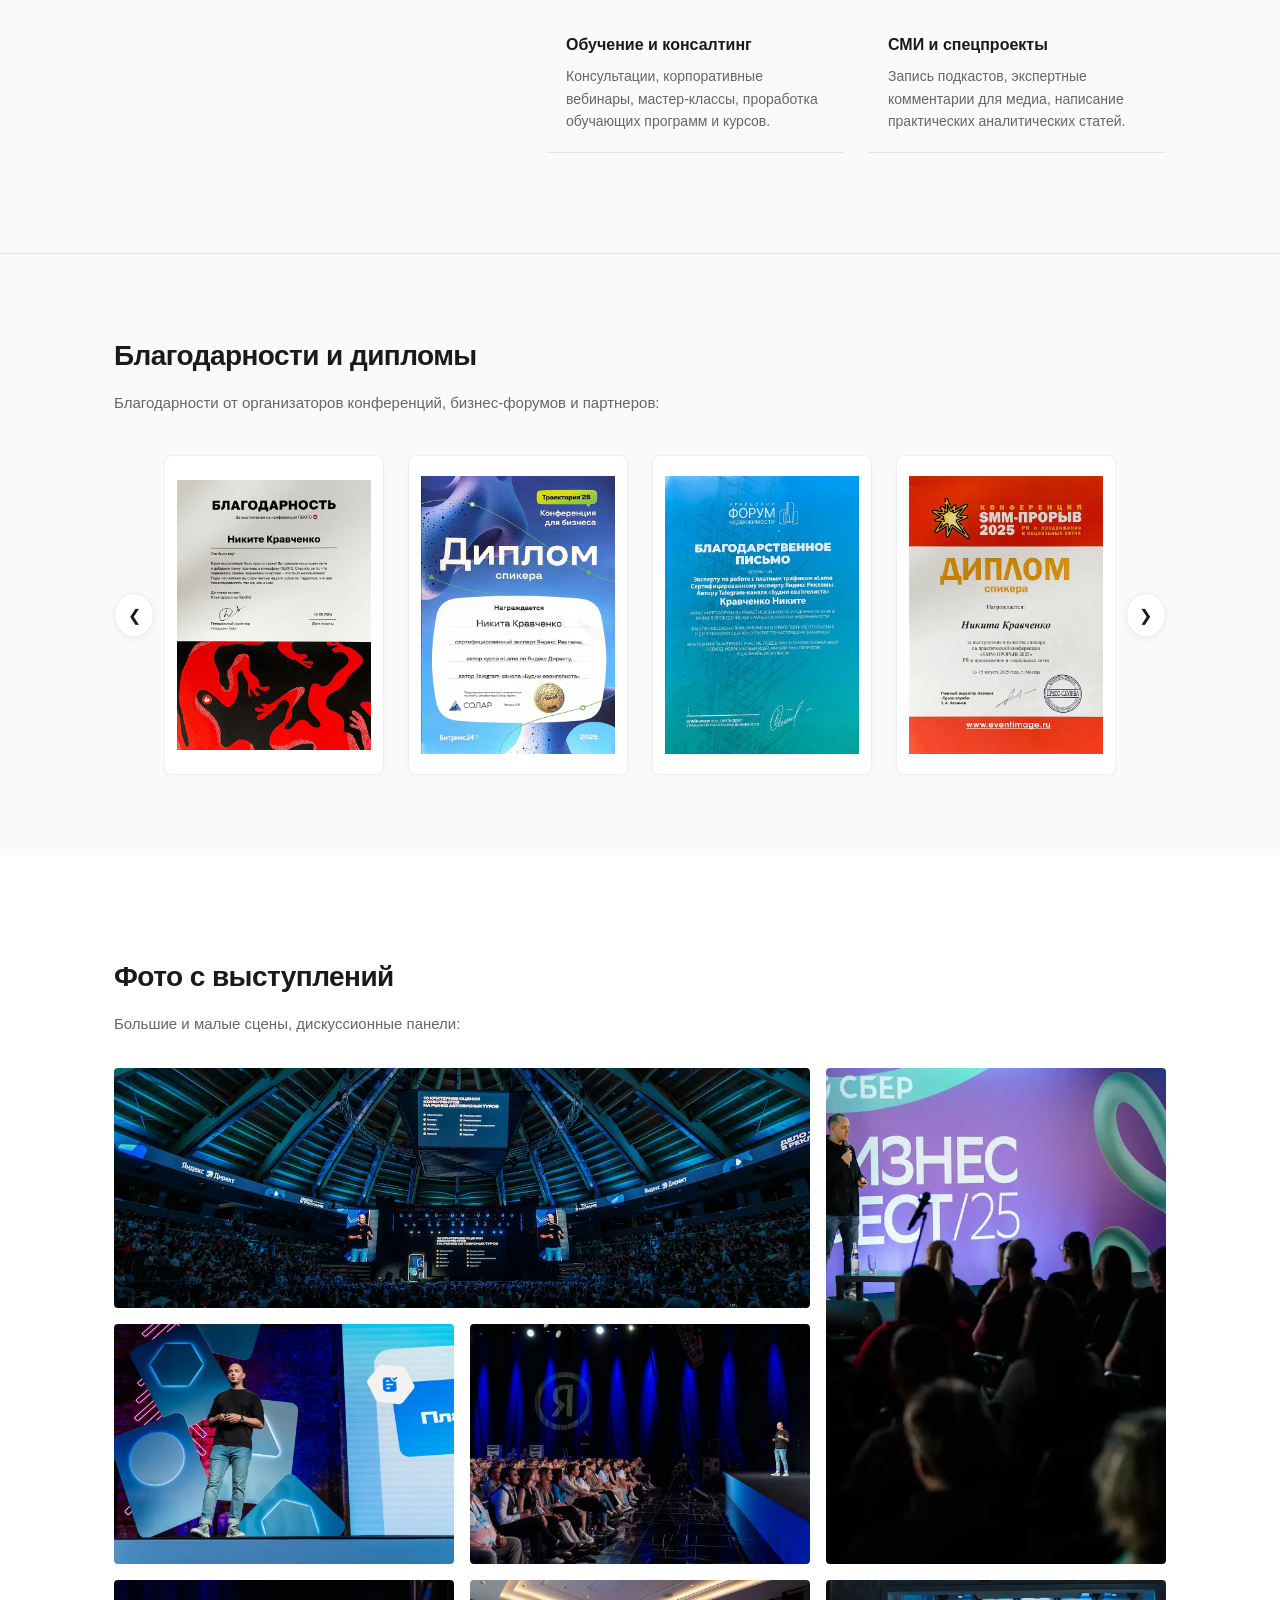
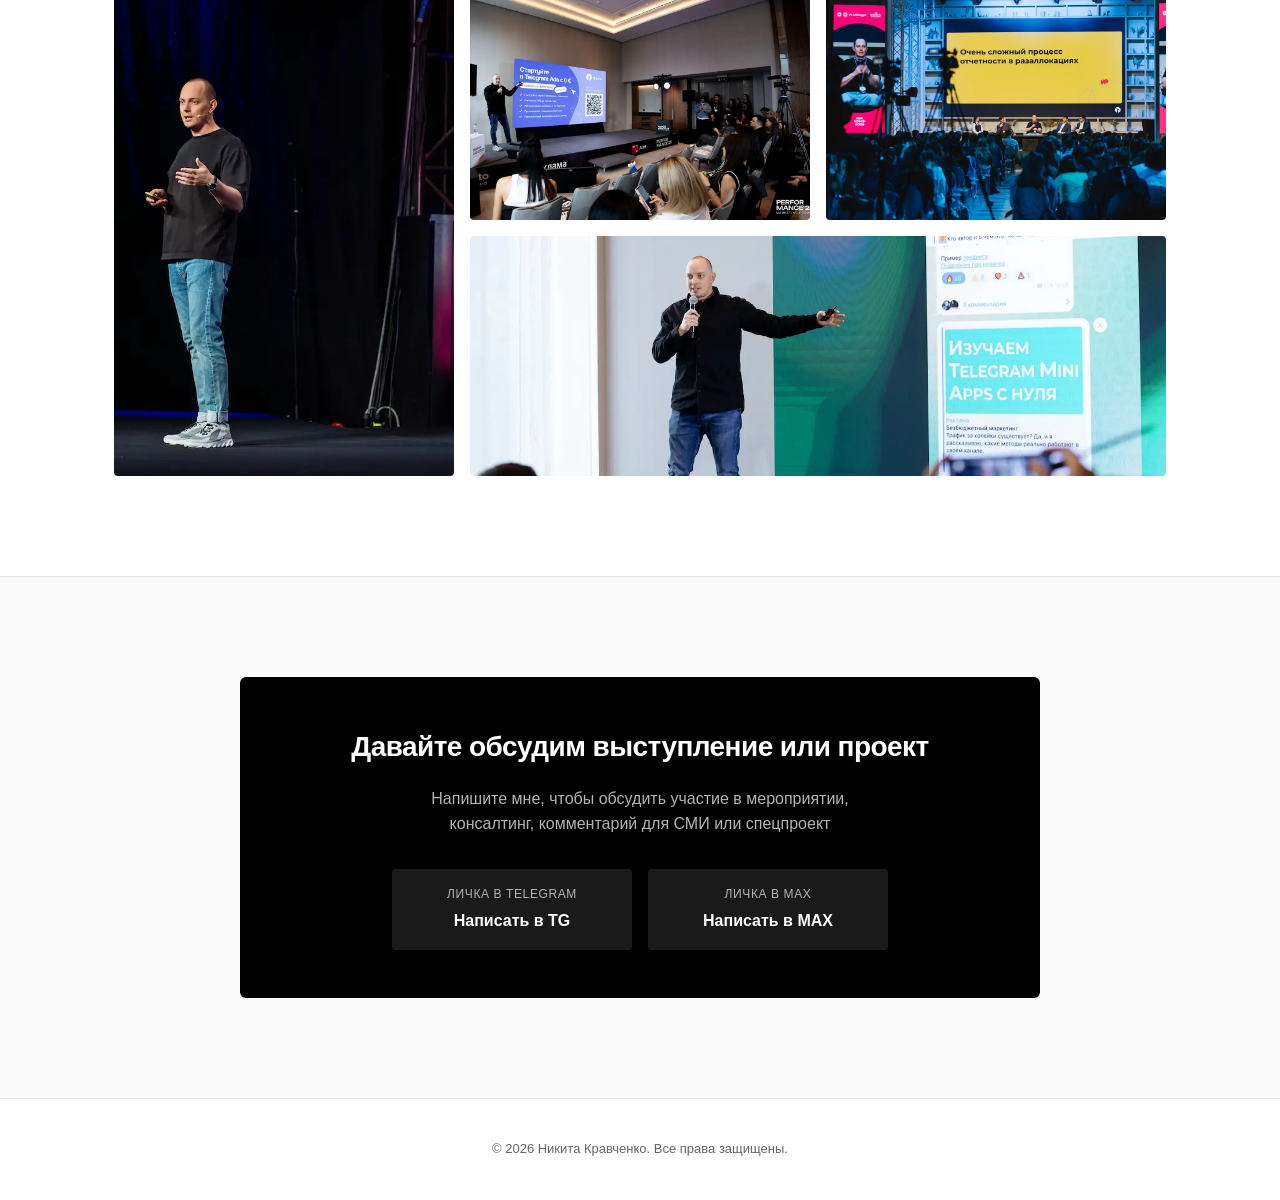
==== commit adab2ea1: "Update index.html" ====
--- a/index.html
+++ b/index.html
@@ -4,8 +4,10 @@
     <meta charset="UTF-8">
     <meta name="viewport" content="width=device-width, initial-scale=1.0">
     <title>Никита Кравченко — эксперт по цифровому маркетингу, интернет-рекламе и развитию бизнеса</title>
+    <meta name="description" content="Эксперт по цифровому маркетингу, интернет-рекламе и аналитике. Евангелист платформы eLama. Спикер конференций, преподаватель и консультант.">
     <!-- Подключение файла стилей CSS -->
     <link rel="stylesheet" href="style.css">
+    <link rel="canonical" href="https://nikitakravchenko.ru/">
 </head>
 <body>
 
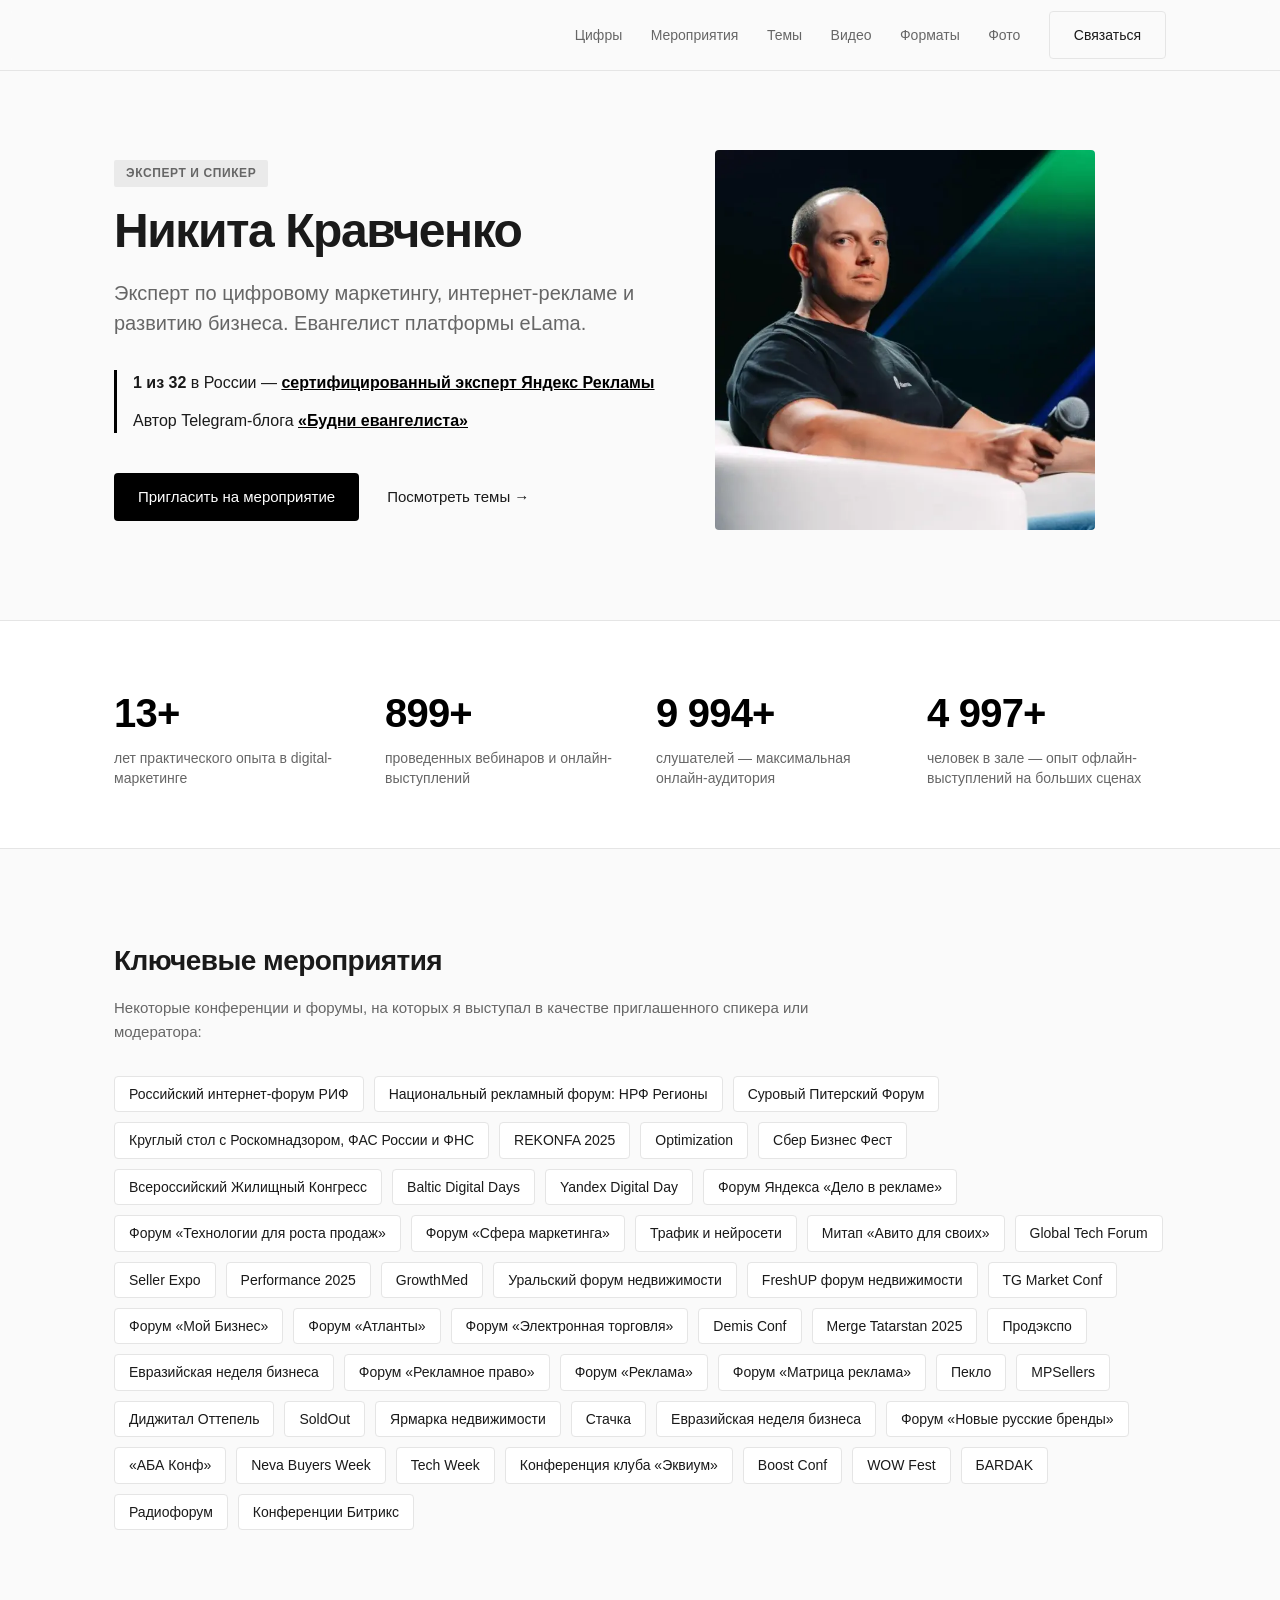
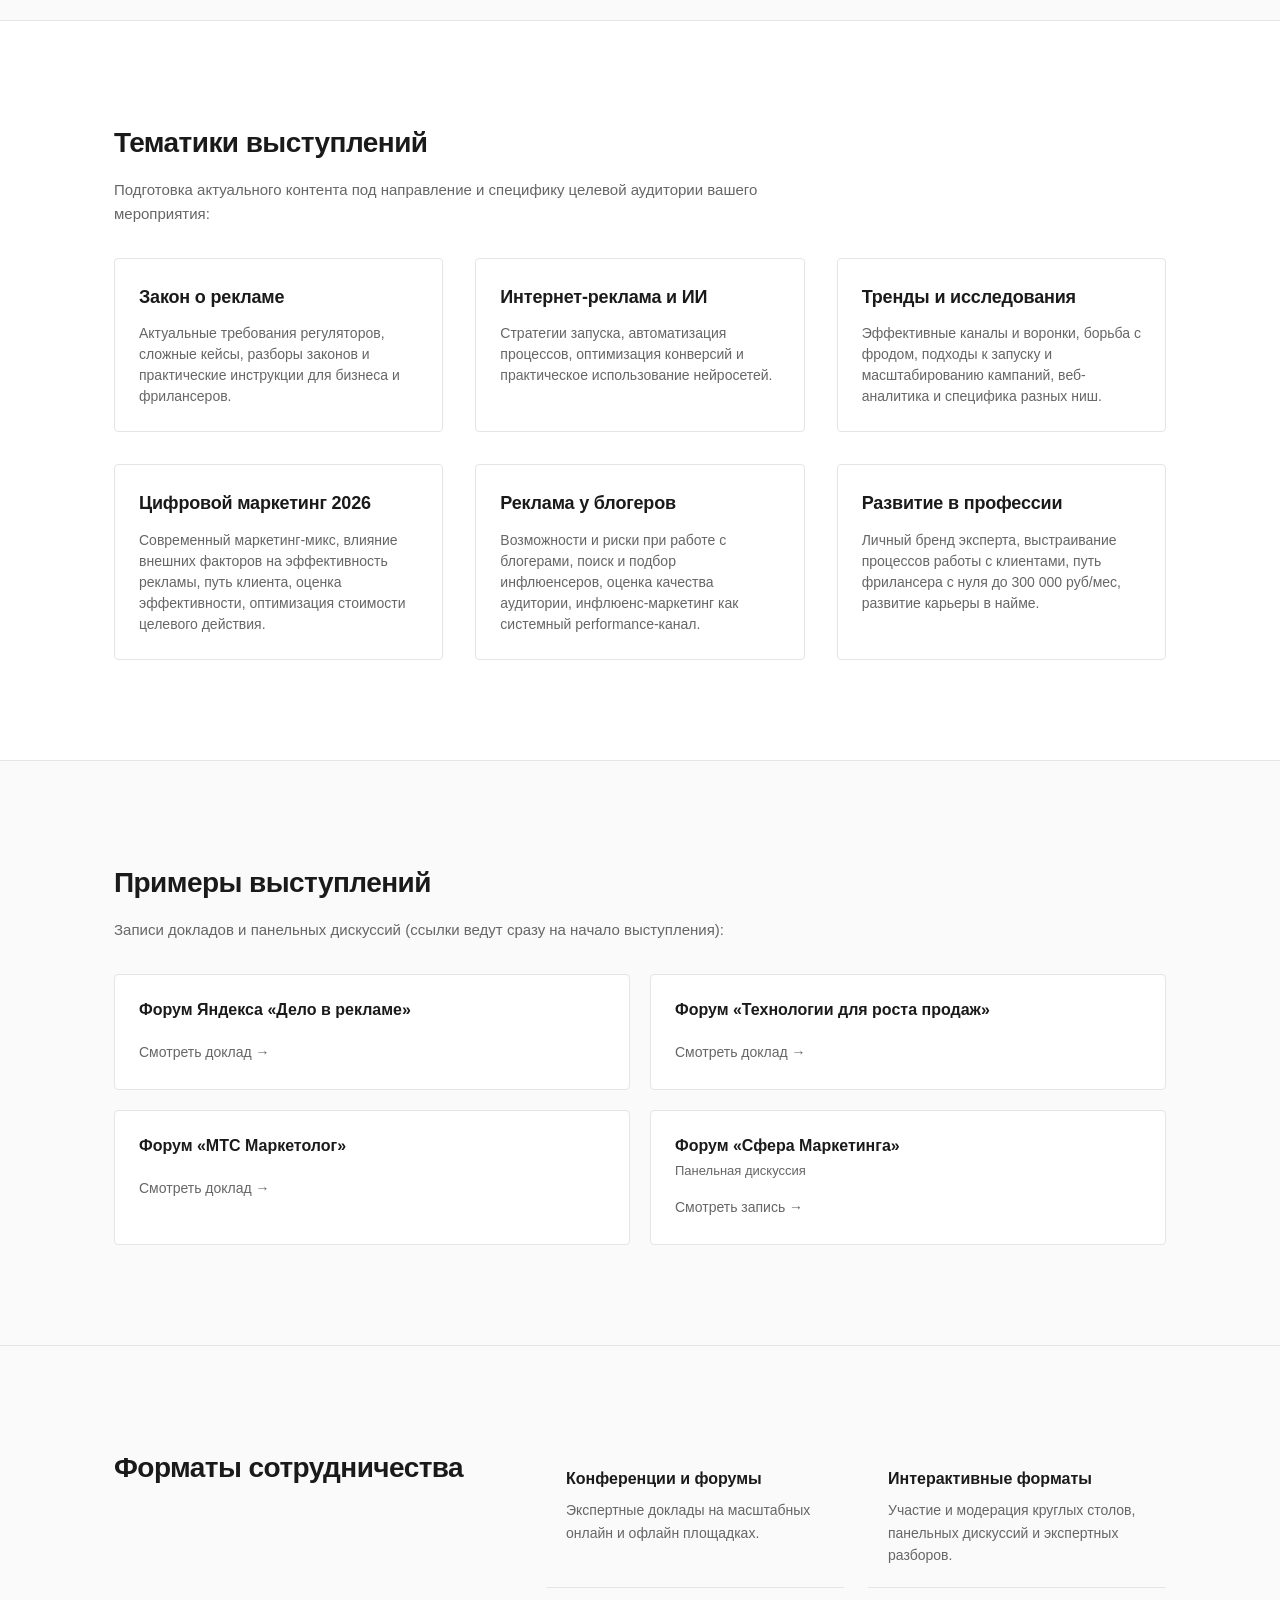
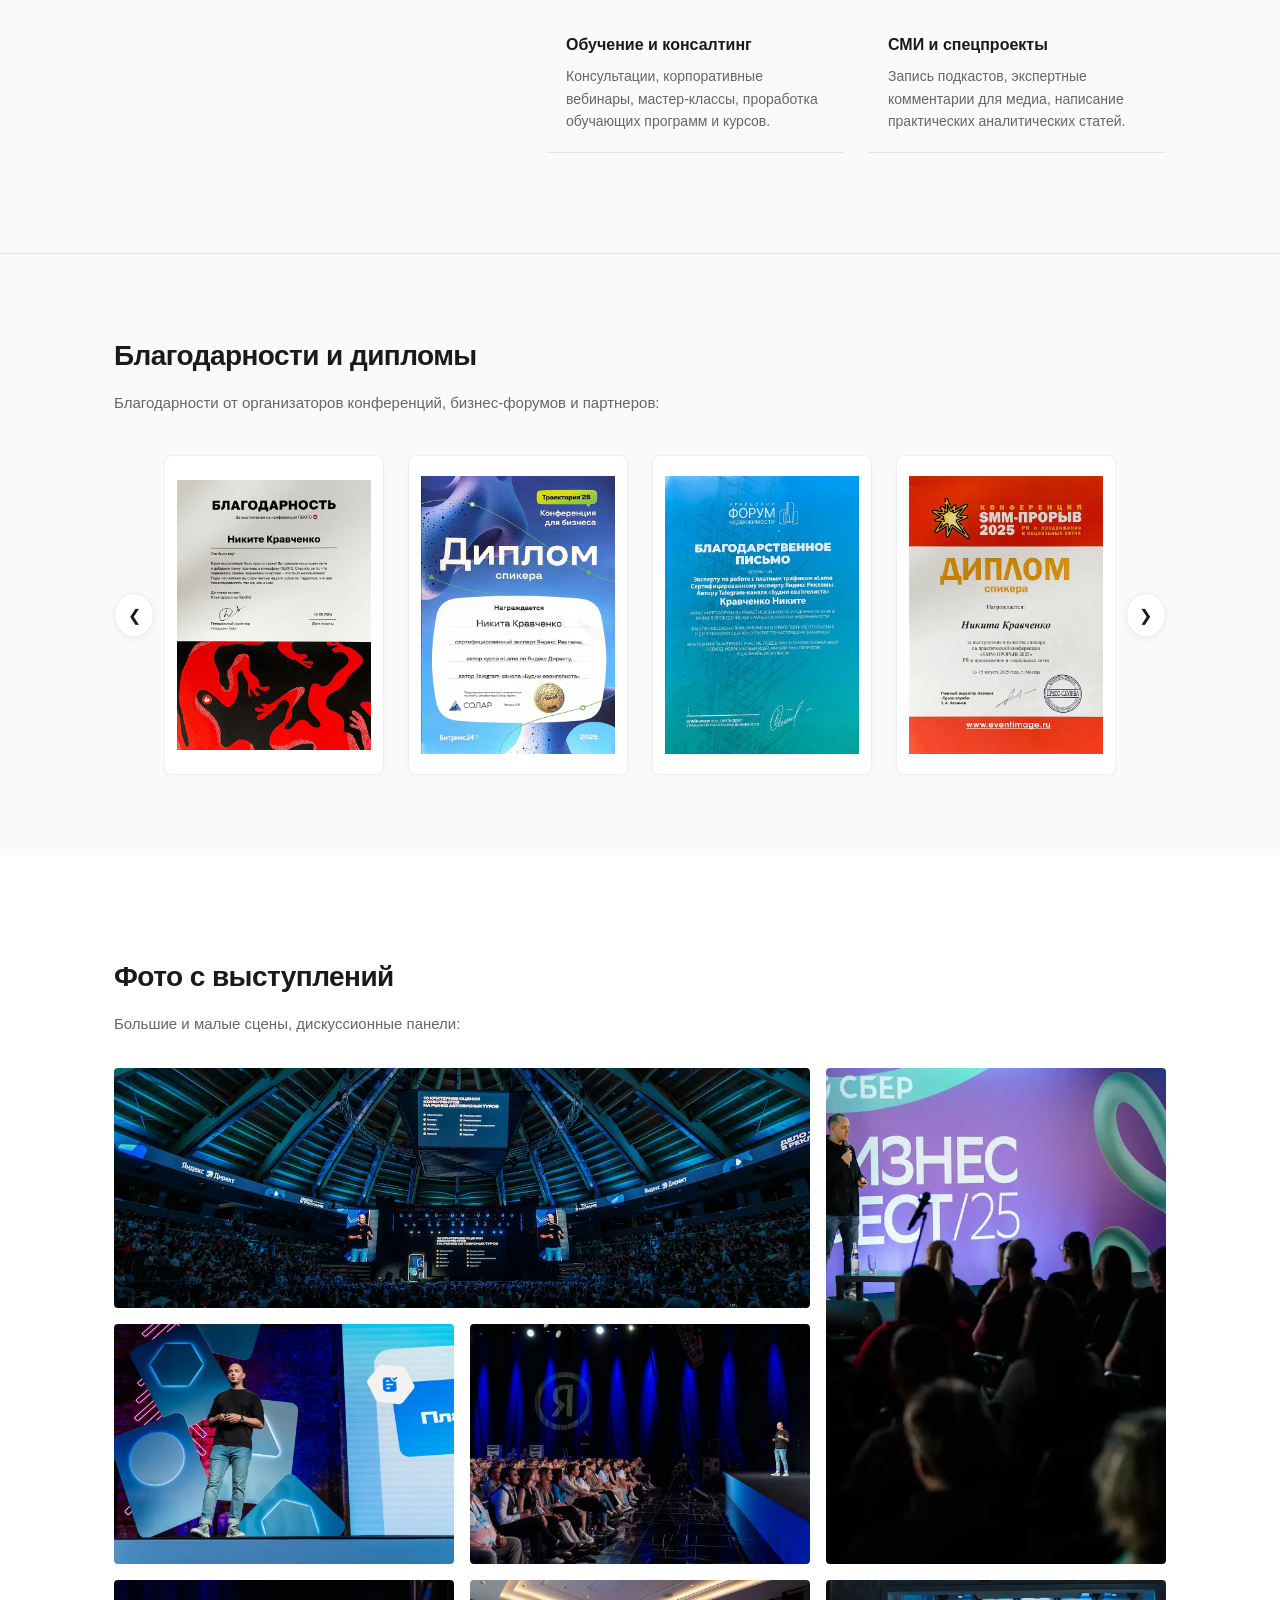
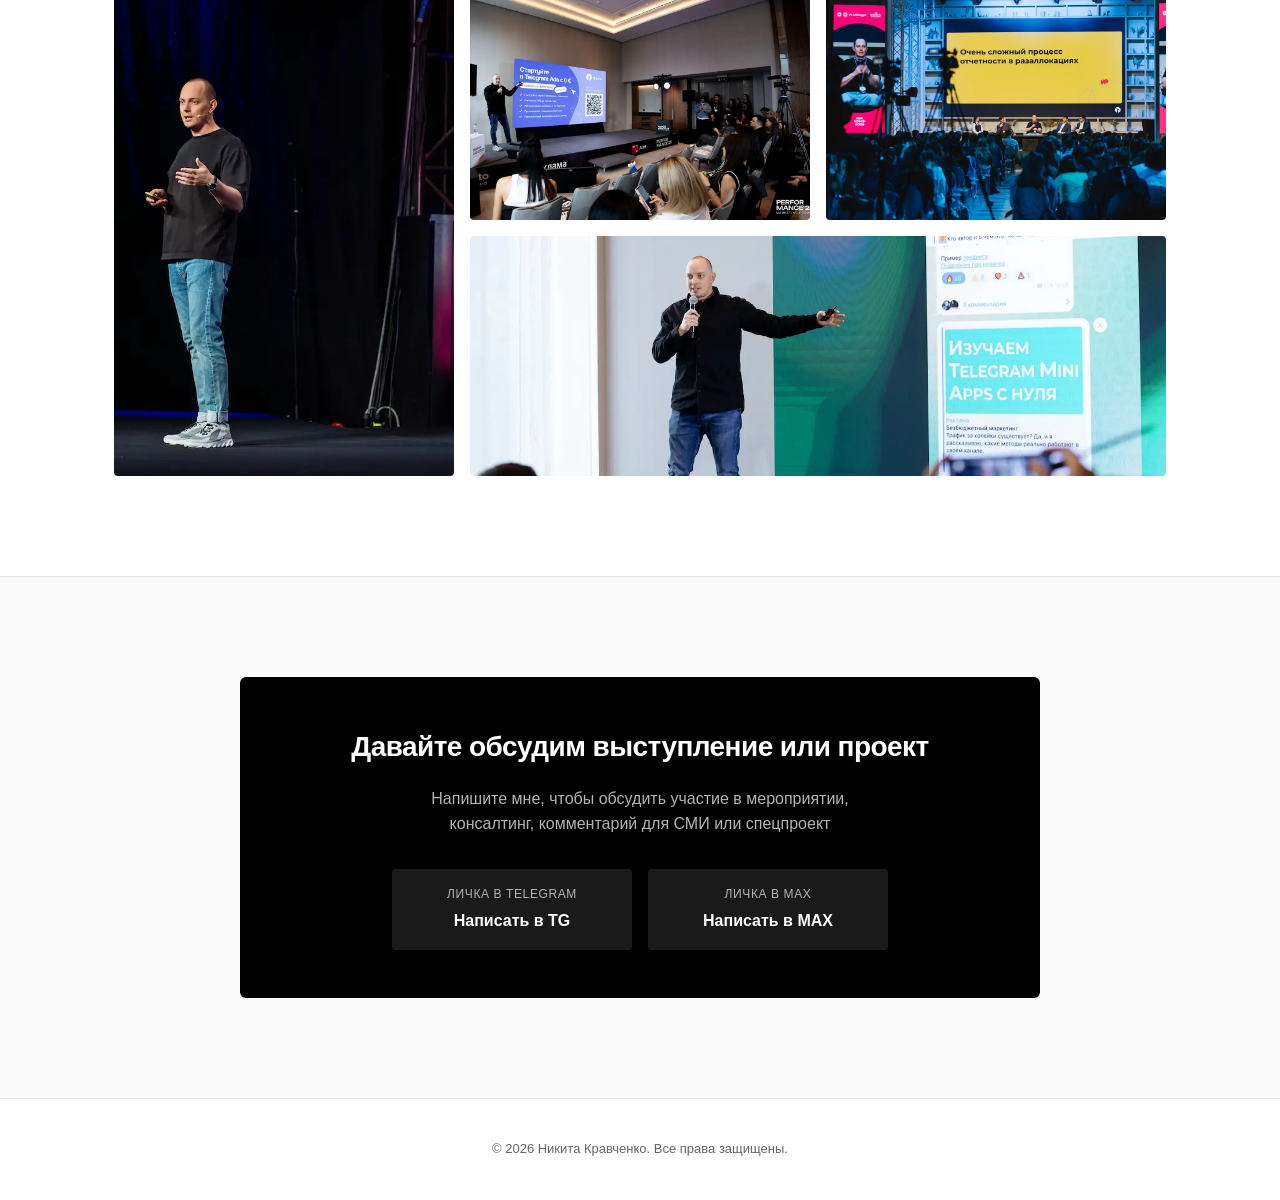
==== commit 2a491ce2: "Update index.html" ====
--- a/index.html
+++ b/index.html
@@ -8,6 +8,55 @@
     <!-- Подключение файла стилей CSS -->
     <link rel="stylesheet" href="style.css">
     <link rel="canonical" href="https://nikitakravchenko.ru/">
+
+    <script type="application/ld+json">
+{
+  "@context": "https://schema.org",
+  "@graph": [
+    {
+      "@type": "Person",
+      "@id": "https://nikitakravchenko.ru/#person",
+      "name": "Никита Кравченко",
+      "url": "https://nikitakravchenko.ru/",
+      "image": {
+        "@type": "ImageObject",
+        "url": "https://nikitakravchenko.ru/img/nikitakravchenko_main.webp"
+      },
+      "jobTitle": "Эксперт по цифровому маркетингу, интернет-рекламе и аналитике",
+      "description": "Эксперт по цифровому маркетингу, интернет-рекламе и аналитике. Евангелист платформы eLama. Спикер конференций, преподаватель и консультант.",
+      "worksFor": {
+        "@type": "Organization",
+        "name": "eLama"
+      },
+      "knowsAbout": [
+        "Цифровой маркетинг",
+        "Интернет-реклама",
+        "Яндекс Директ",
+        "Telegram",
+        "Маркетинговая аналитика",
+        "Искусственный интеллект в маркетинге",
+        "Закон о рекламе",
+        "Маркировка интернет-рекламы",
+        "Реклама у блогеров"
+      ],
+      "sameAs": [
+        "https://t.me/budni_evangelista"
+      ]
+    },
+    {
+      "@type": "WebSite",
+      "@id": "https://nikitakravchenko.ru/#website",
+      "url": "https://nikitakravchenko.ru/",
+      "name": "Никита Кравченко",
+      "description": "Официальный сайт Никиты Кравченко — эксперта по цифровому маркетингу, интернет-рекламе и аналитике.",
+      "publisher": {
+        "@id": "https://nikitakravchenko.ru/#person"
+      },
+      "inLanguage": "ru-RU"
+    }
+  ]
+}
+</script>
 </head>
 <body>
 
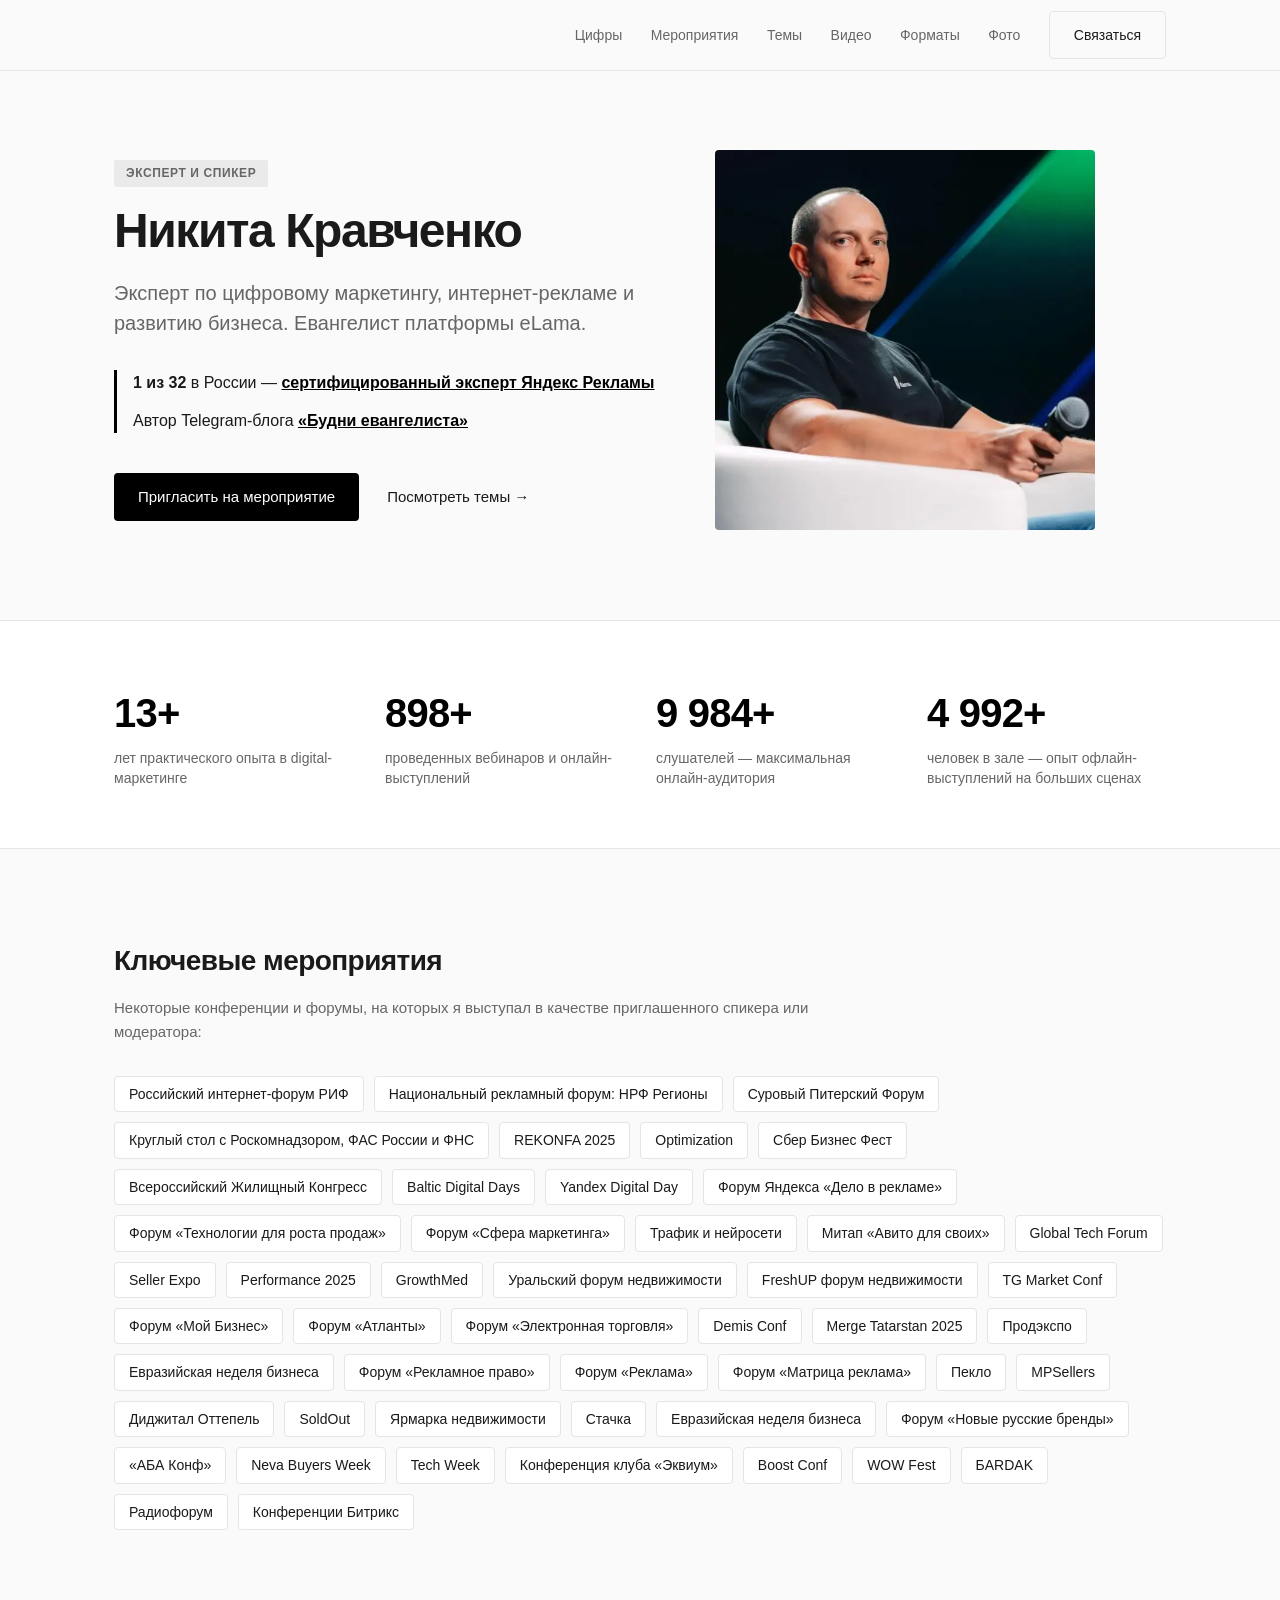
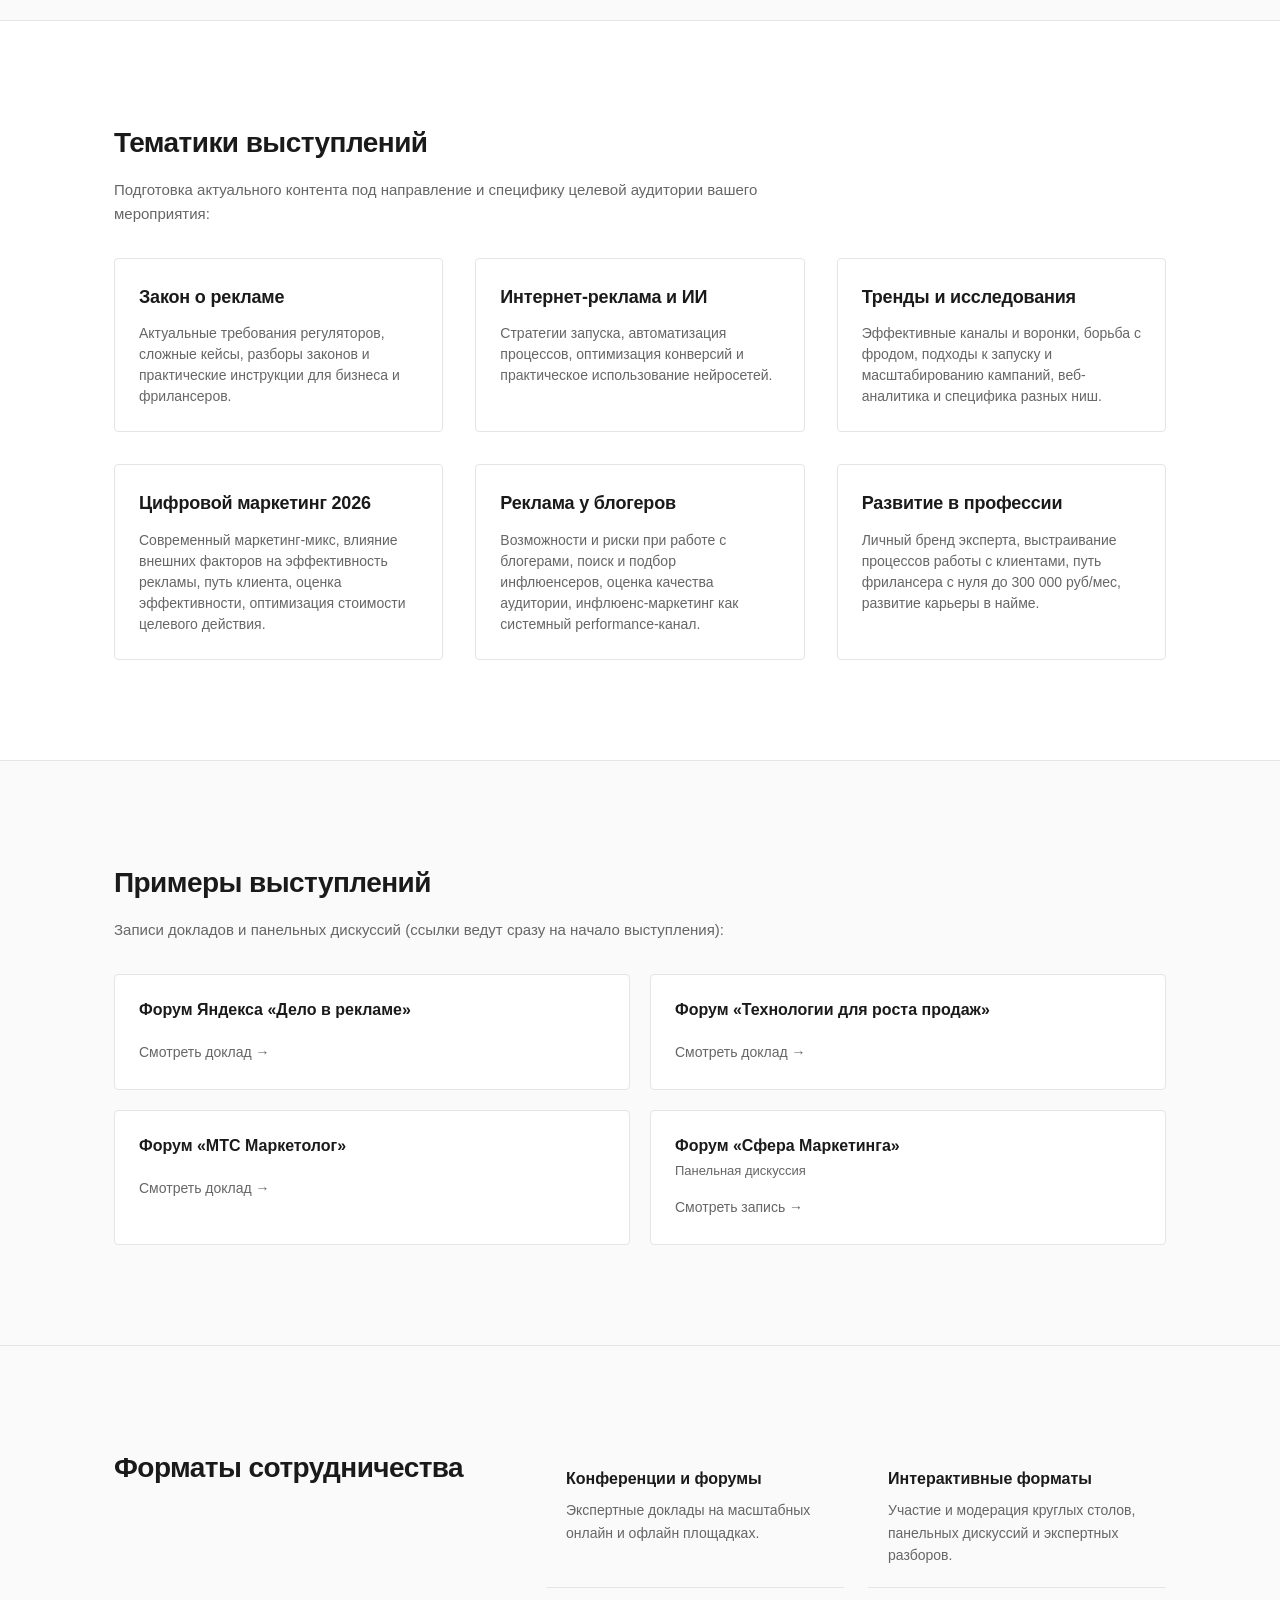
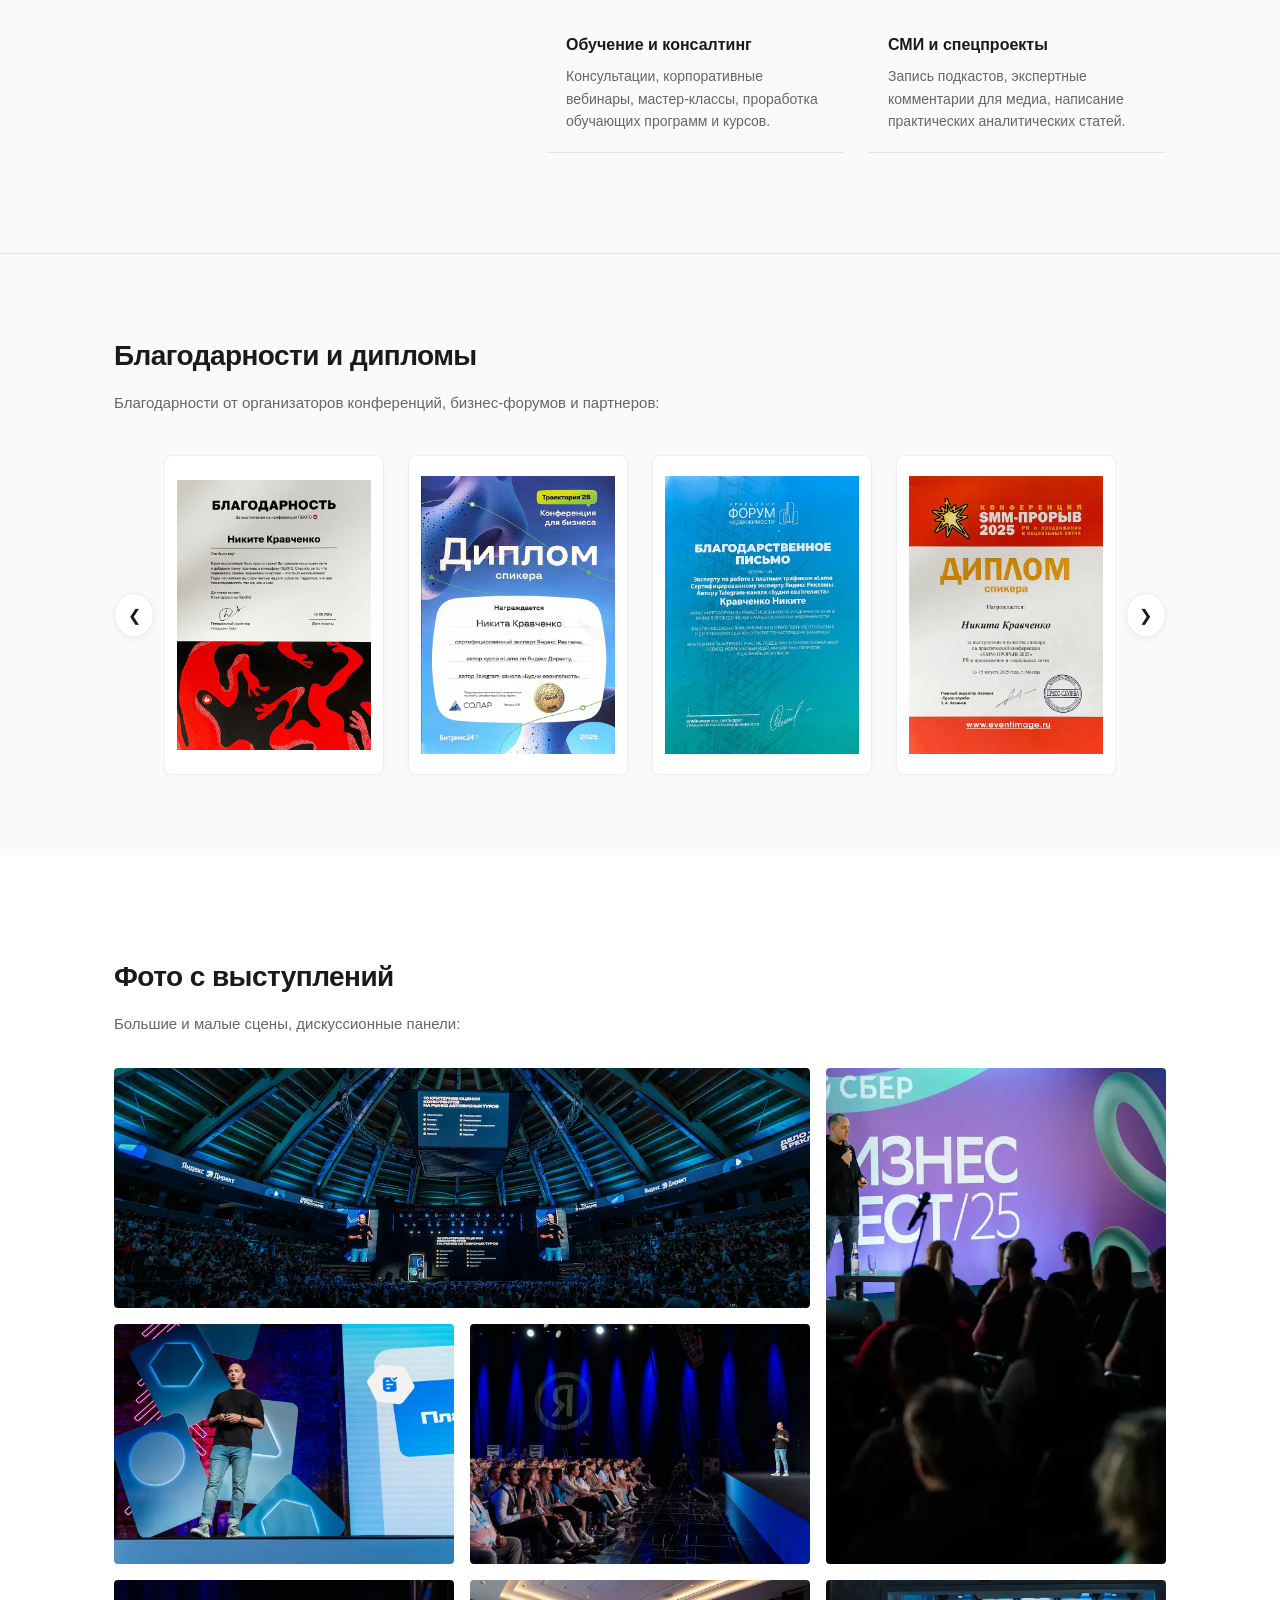
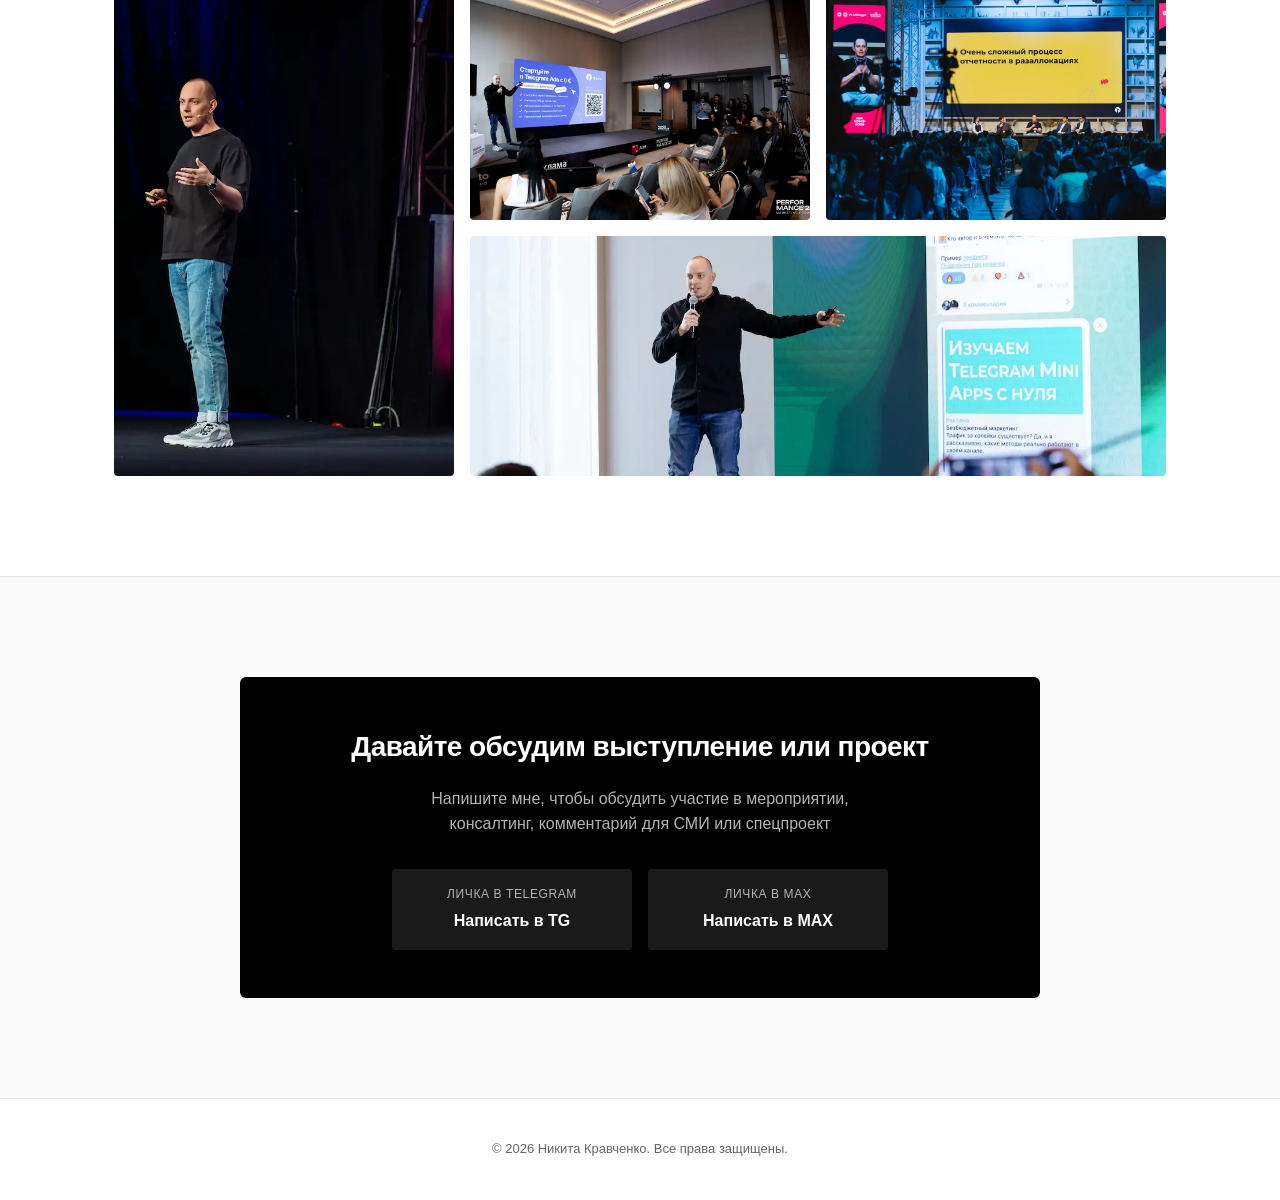
==== commit 2201b41e: "Update index.html" ====
--- a/index.html
+++ b/index.html
@@ -8,6 +8,14 @@
     <!-- Подключение файла стилей CSS -->
     <link rel="stylesheet" href="style.css">
     <link rel="canonical" href="https://nikitakravchenko.ru/">
+
+    <meta property="og:title" content="Никита Кравченко — эксперт по цифровому маркетингу, интернет-рекламе и развитию бизнеса">
+    <meta property="og:description" content="Эксперт по цифровому маркетингу, интернет-рекламе и развитию бизнеса. Евангелист платформы eLama. Спикер конференций, преподаватель и консультант.">
+    <meta property="og:image" content="https://nikitakravchenko.ru/img/nikitakravchenko-og-image.webp">
+    <meta property="og:url" content="https://nikitakravchenko.ru/">
+    <meta property="og:type" content="website">
+    <meta property="og:site_name" content="Никита Кравченко">
+    <meta property="og:locale" content="ru_RU">
 
     <script type="application/ld+json">
 {
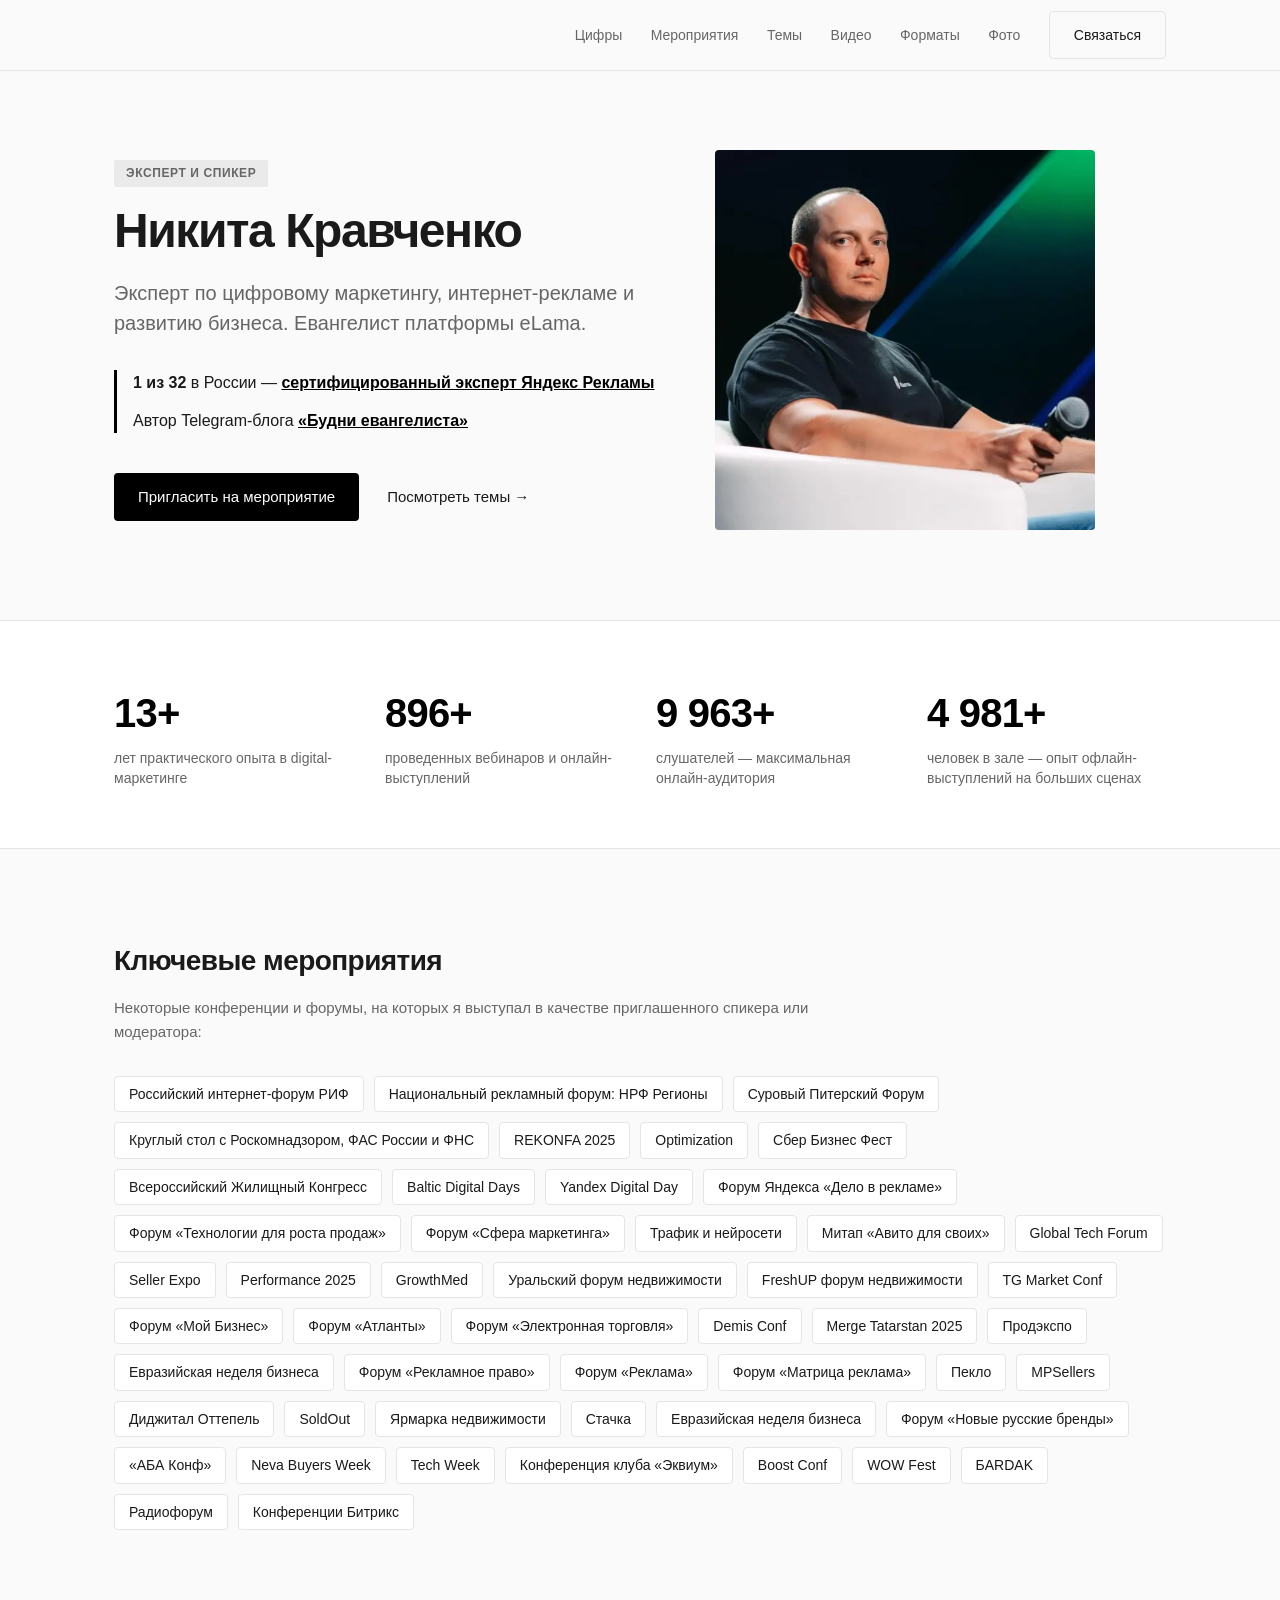
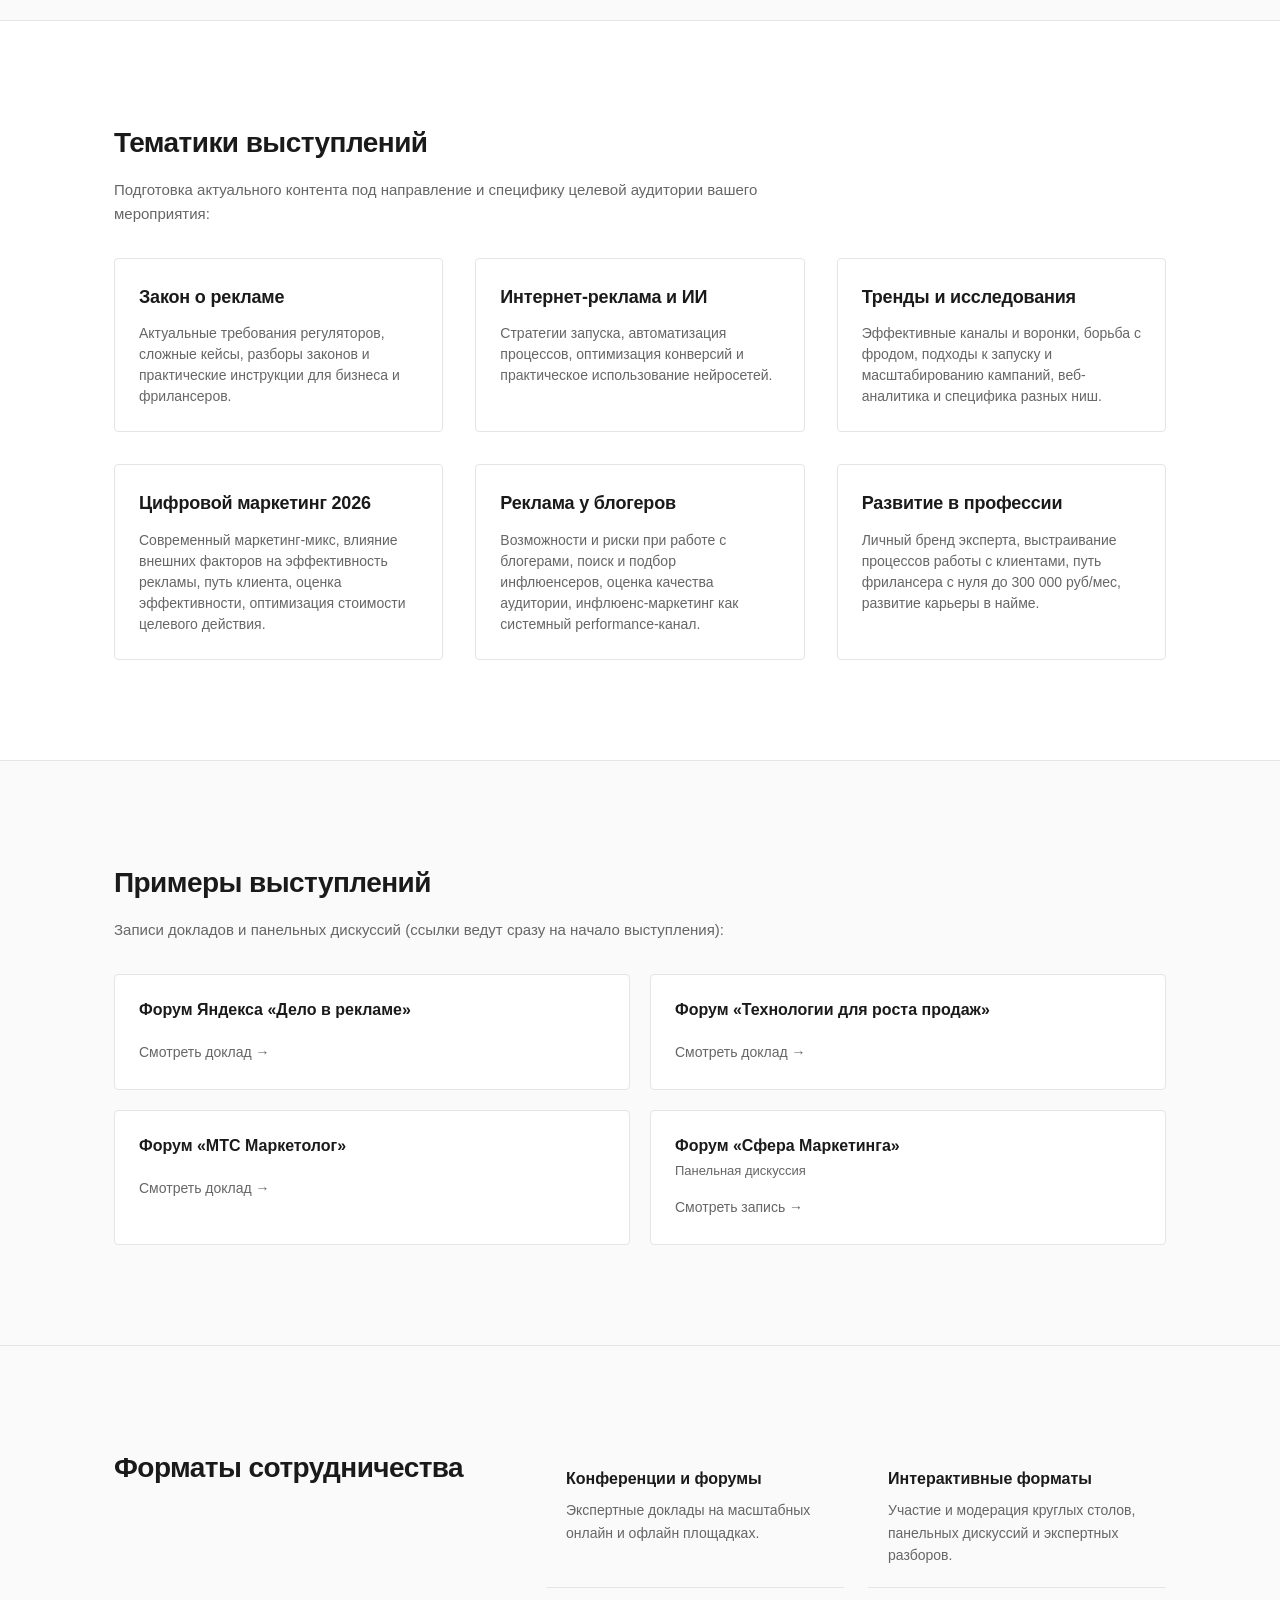
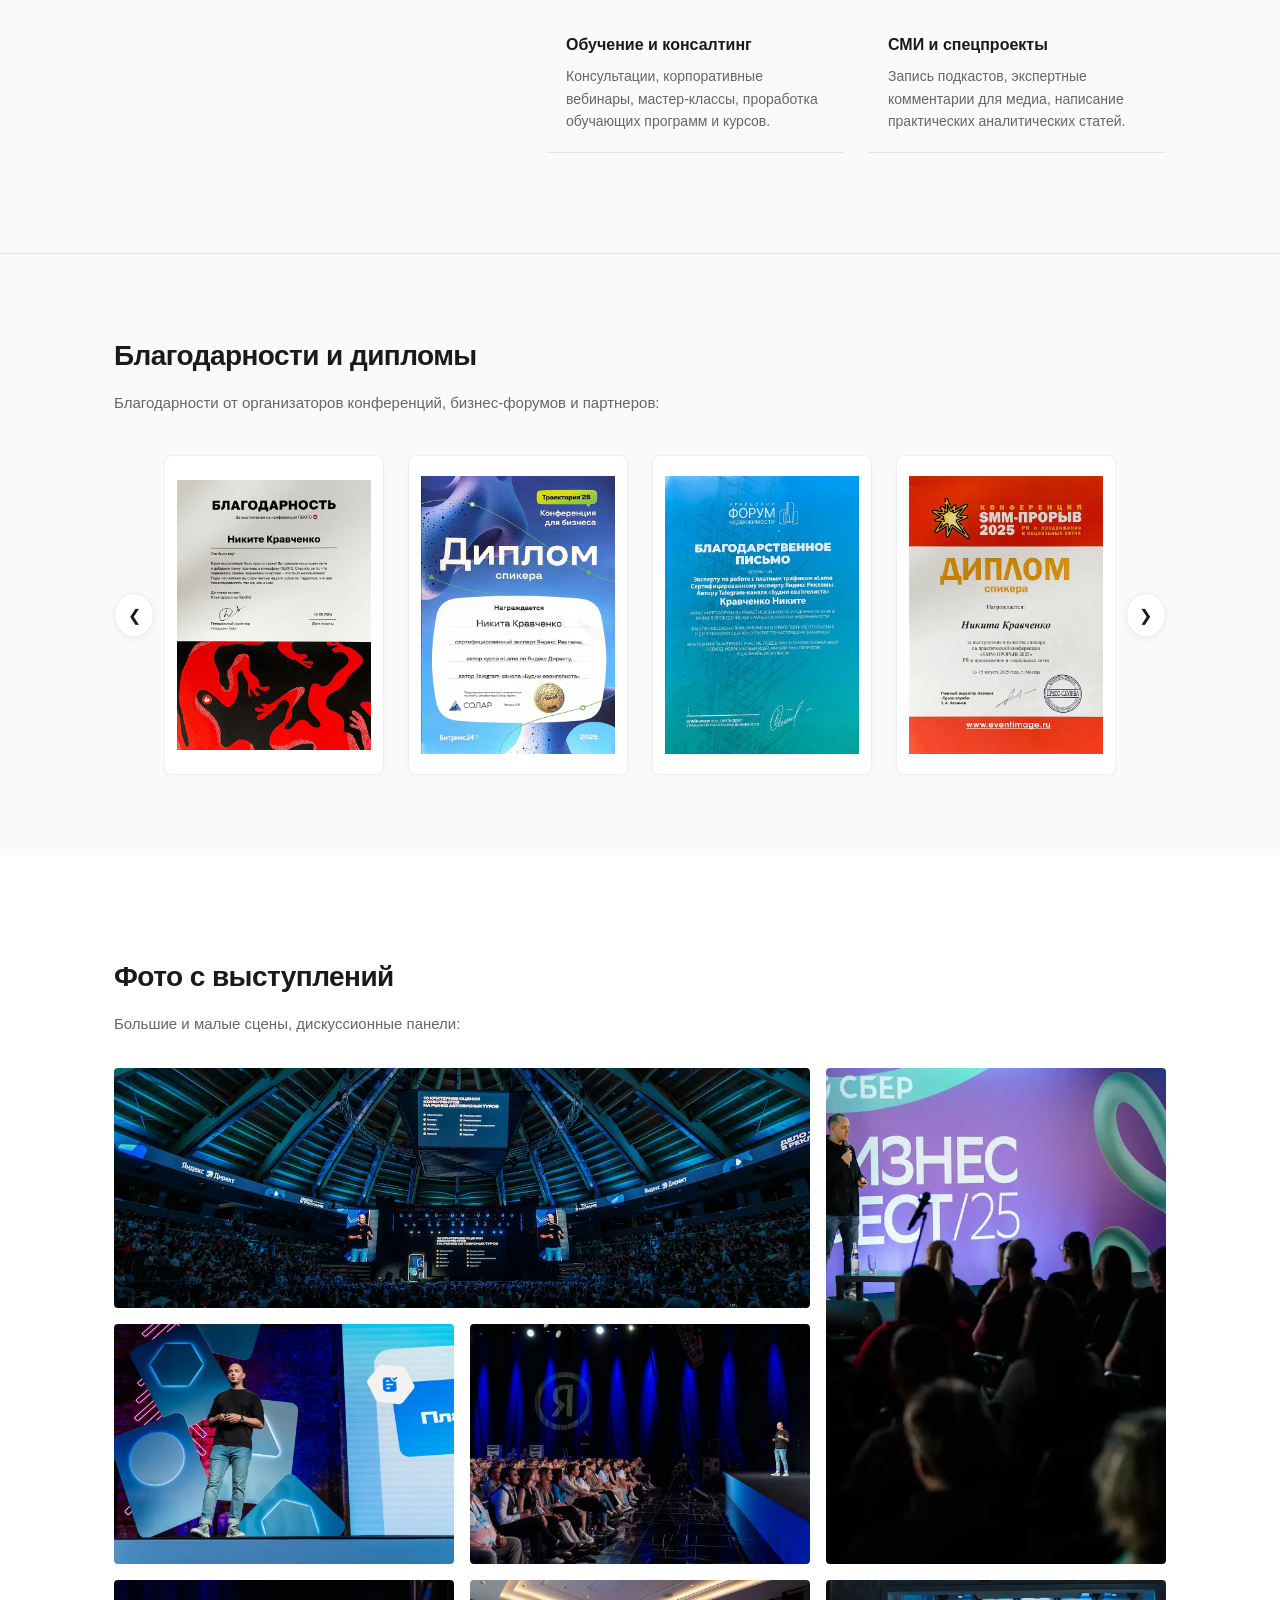
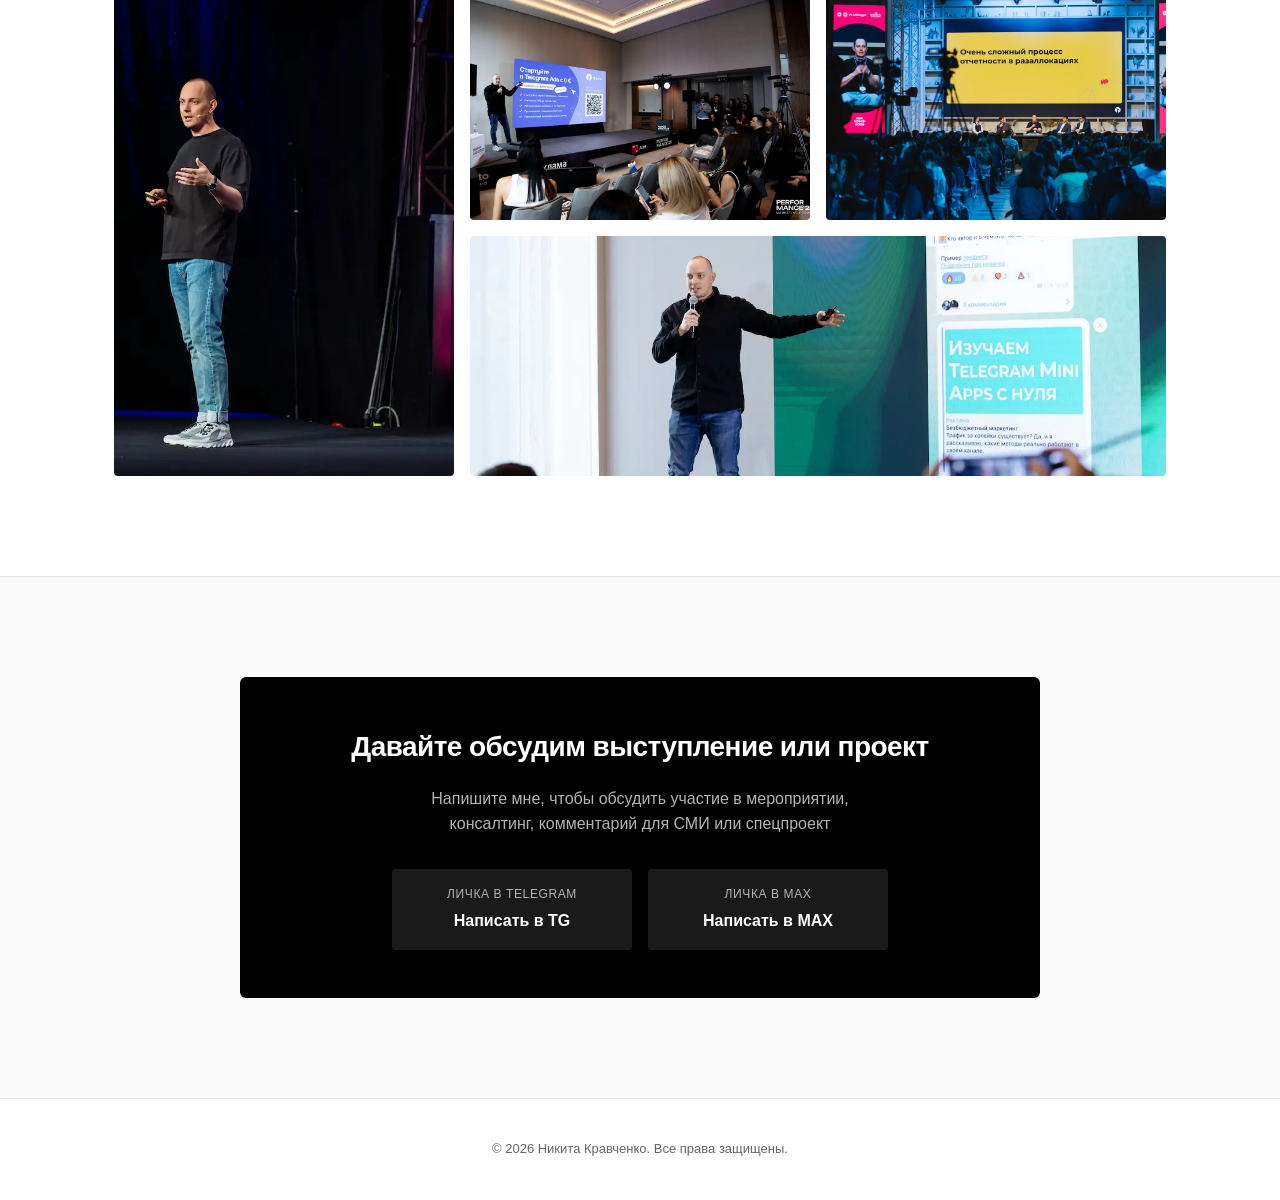
==== commit 9044f523: "Update index.html" ====
--- a/index.html
+++ b/index.html
@@ -8,6 +8,7 @@
     <!-- Подключение файла стилей CSS -->
     <link rel="stylesheet" href="style.css">
     <link rel="canonical" href="https://nikitakravchenko.ru/">
+    <link rel="icon" href="/favicon.svg" type="image/svg+xml">
 
     <meta property="og:title" content="Никита Кравченко — эксперт по цифровому маркетингу, интернет-рекламе и развитию бизнеса">
     <meta property="og:description" content="Эксперт по цифровому маркетингу, интернет-рекламе и развитию бизнеса. Евангелист платформы eLama. Спикер конференций, преподаватель и консультант.">
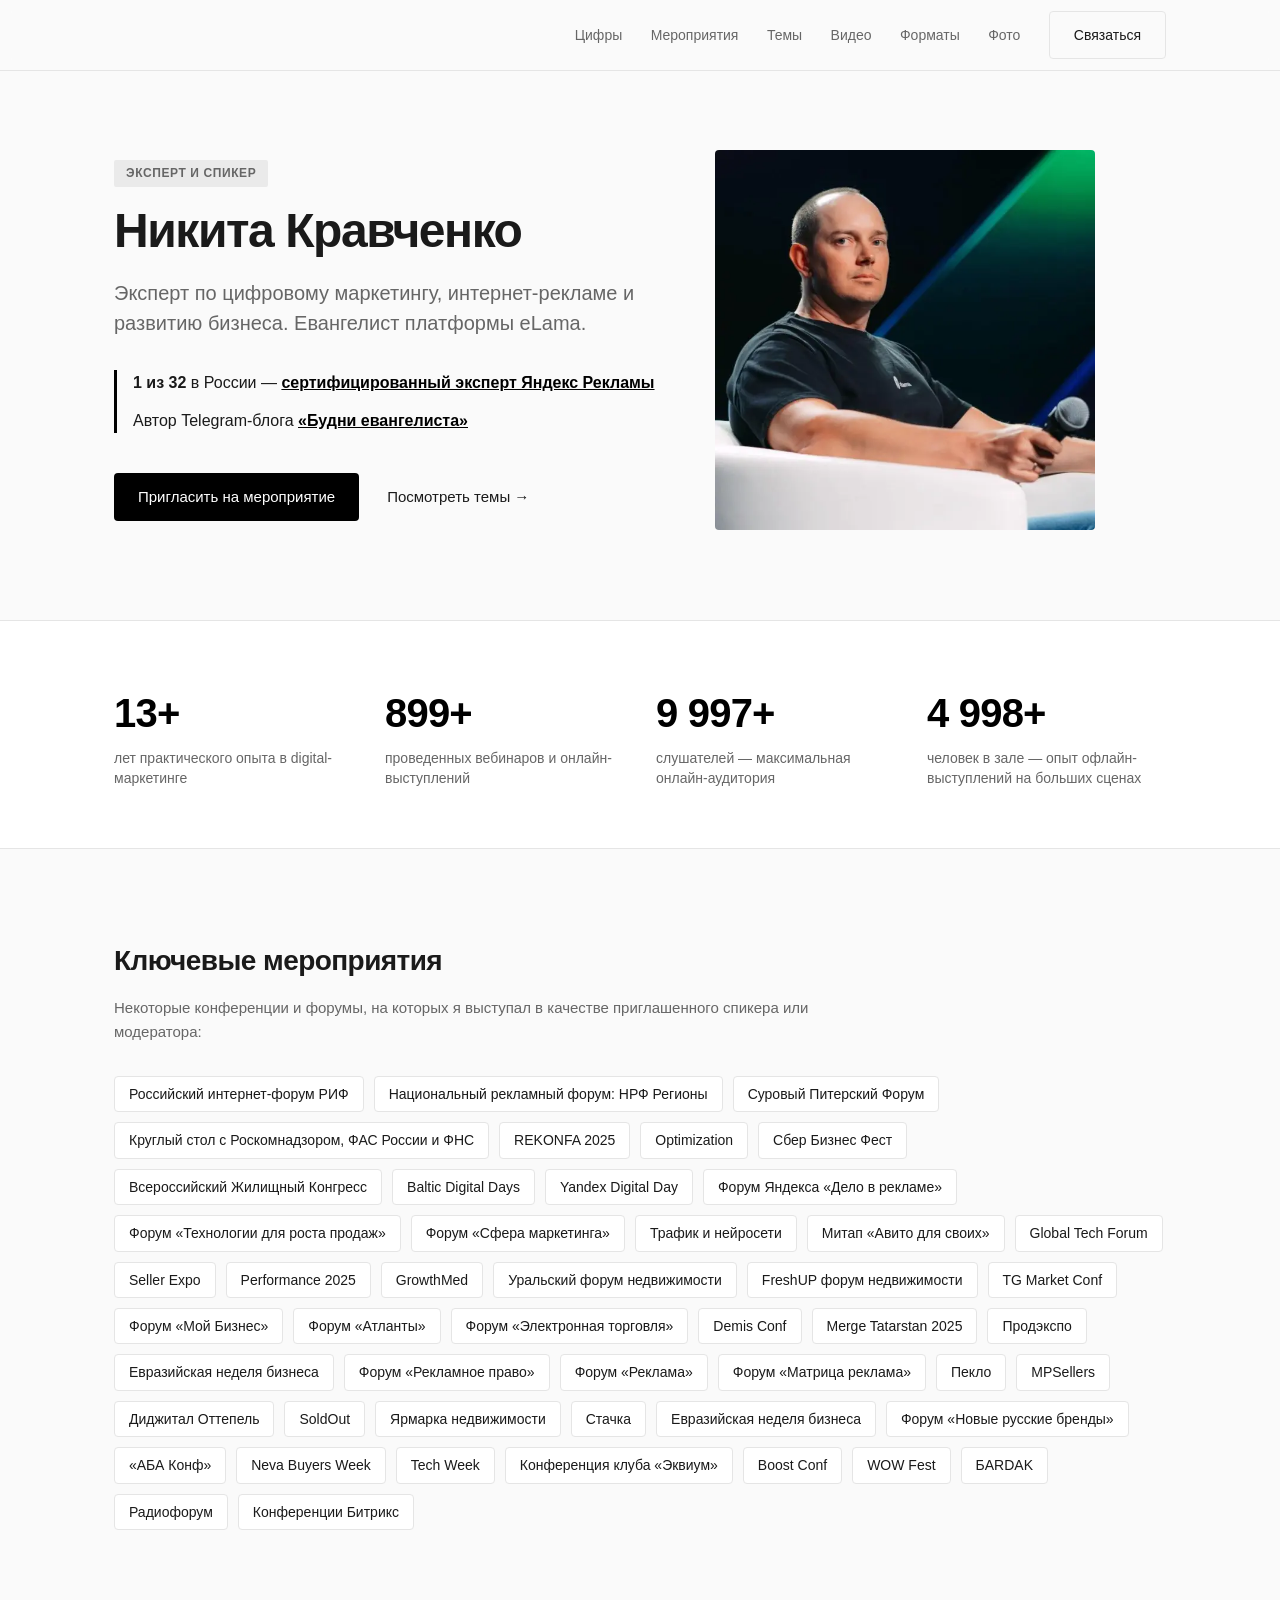
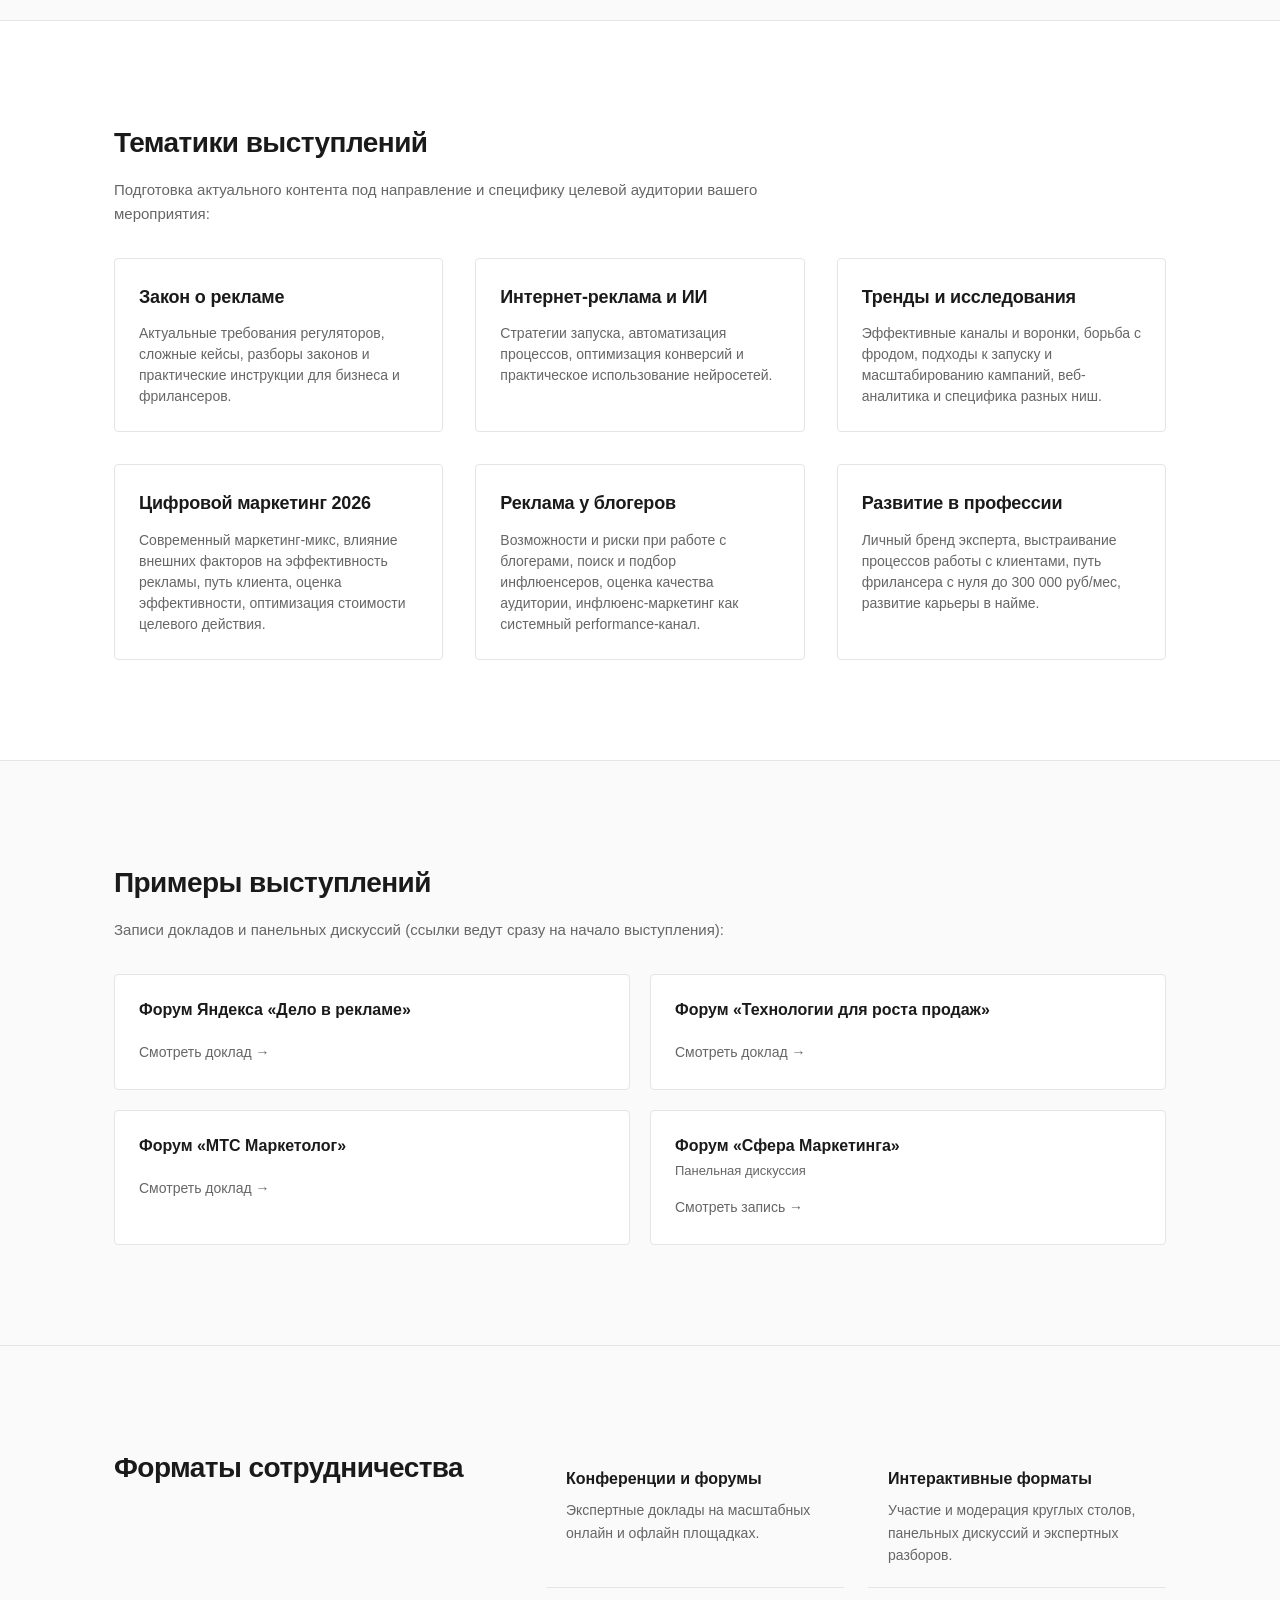
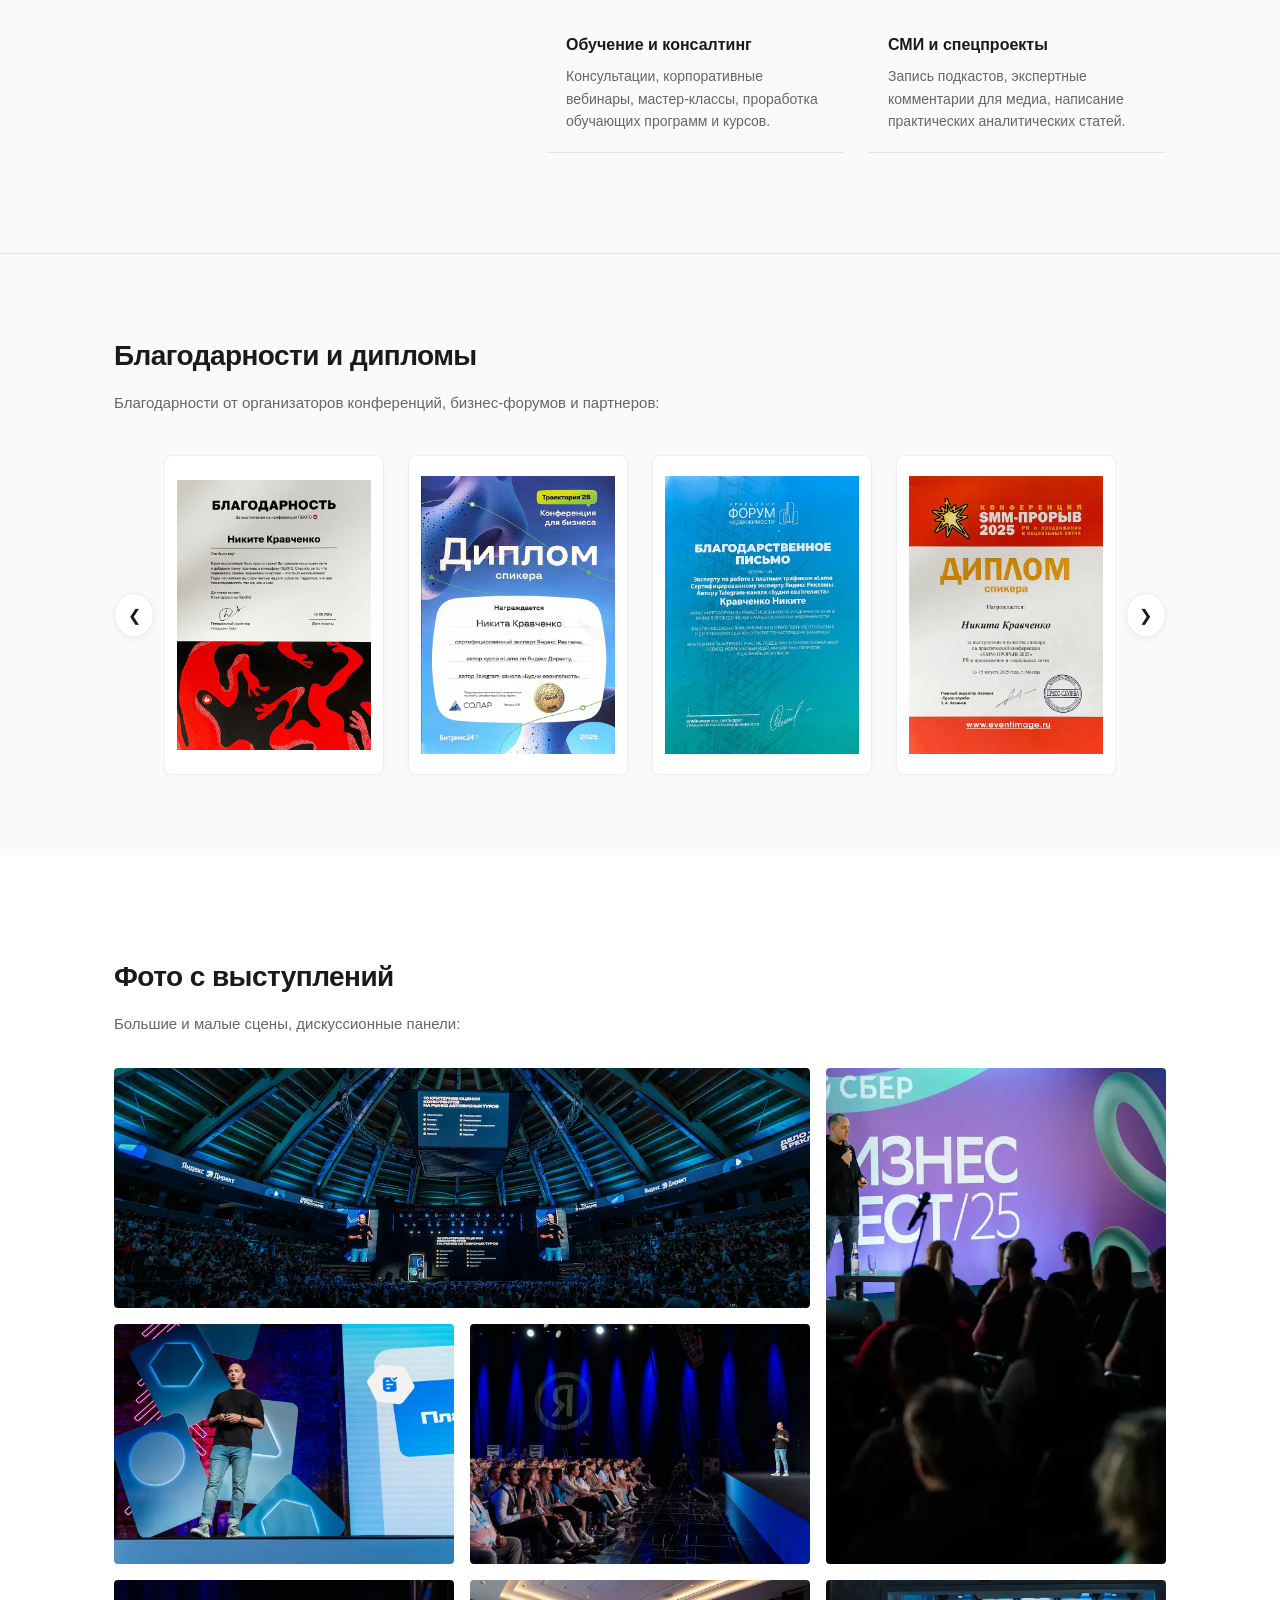
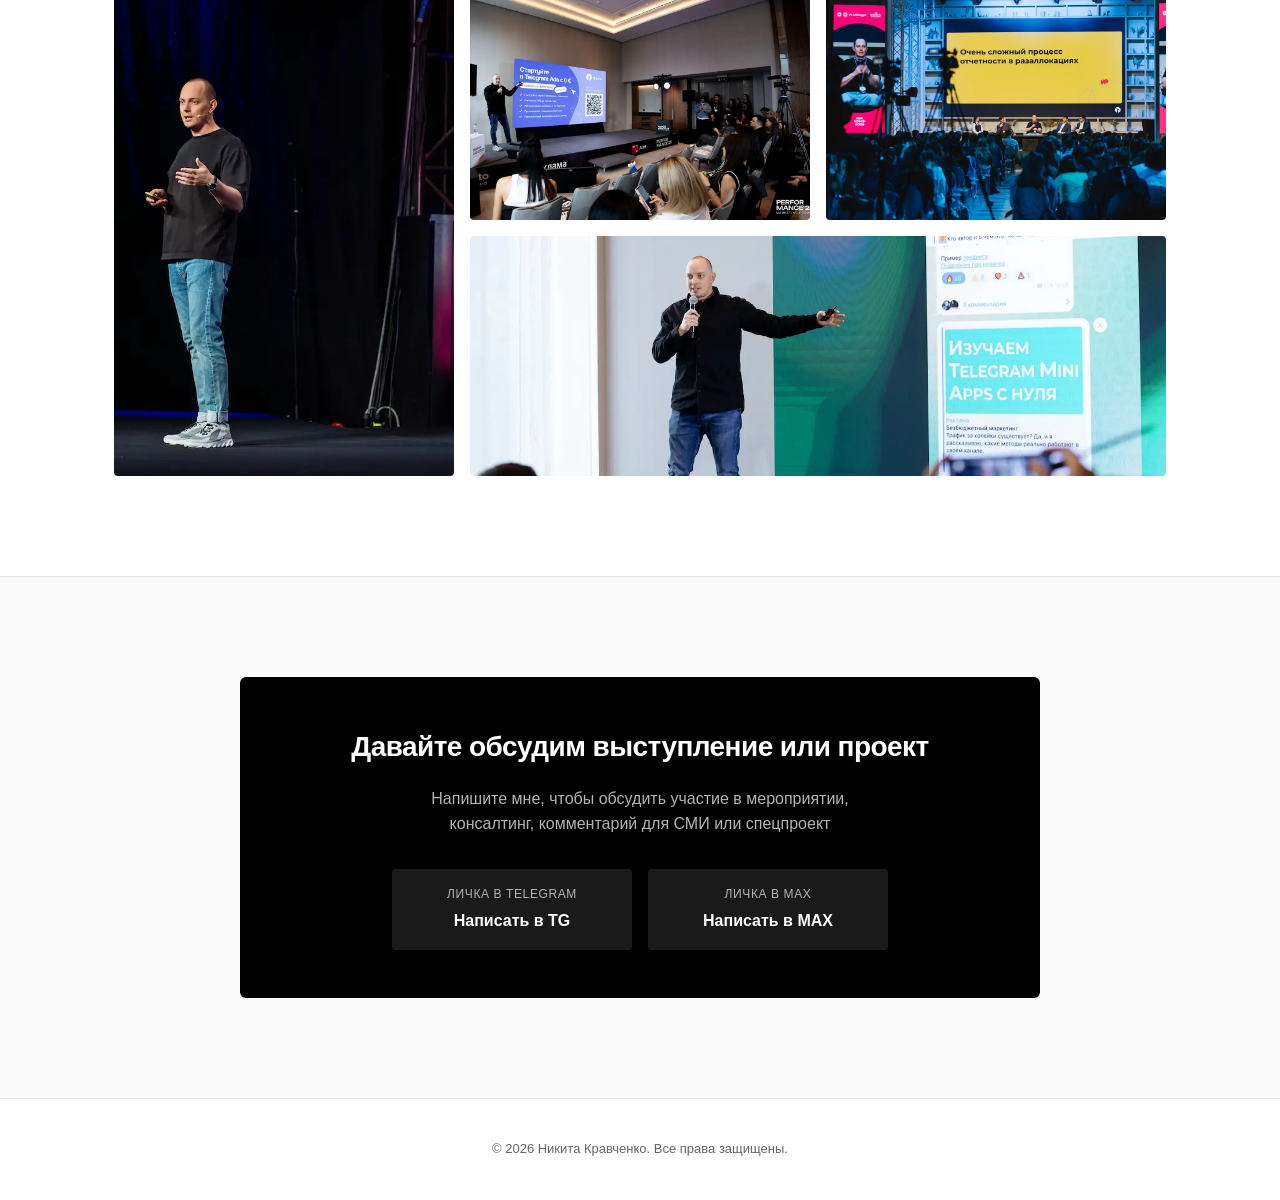
==== commit fdcc0674: "Update index.html" ====
--- a/index.html
+++ b/index.html
@@ -391,7 +391,7 @@
                 <p class="contacts-text">Напишите мне, чтобы обсудить участие в мероприятии, консалтинг, комментарий для СМИ или спецпроект</p>
                 
                 <div class="channels">
-                    <a href="https://t.me/nikita_kravchenko_elama" target="_blank" class="channel-link telegram-personal">
+                    <a href="https://telegram.me/nikita_kravchenko_elama" target="_blank" class="channel-link telegram-personal">
                         <span class="channel-title">Личка в Telegram</span>
                         <span class="channel-handle">Написать в TG</span>
                     </a>
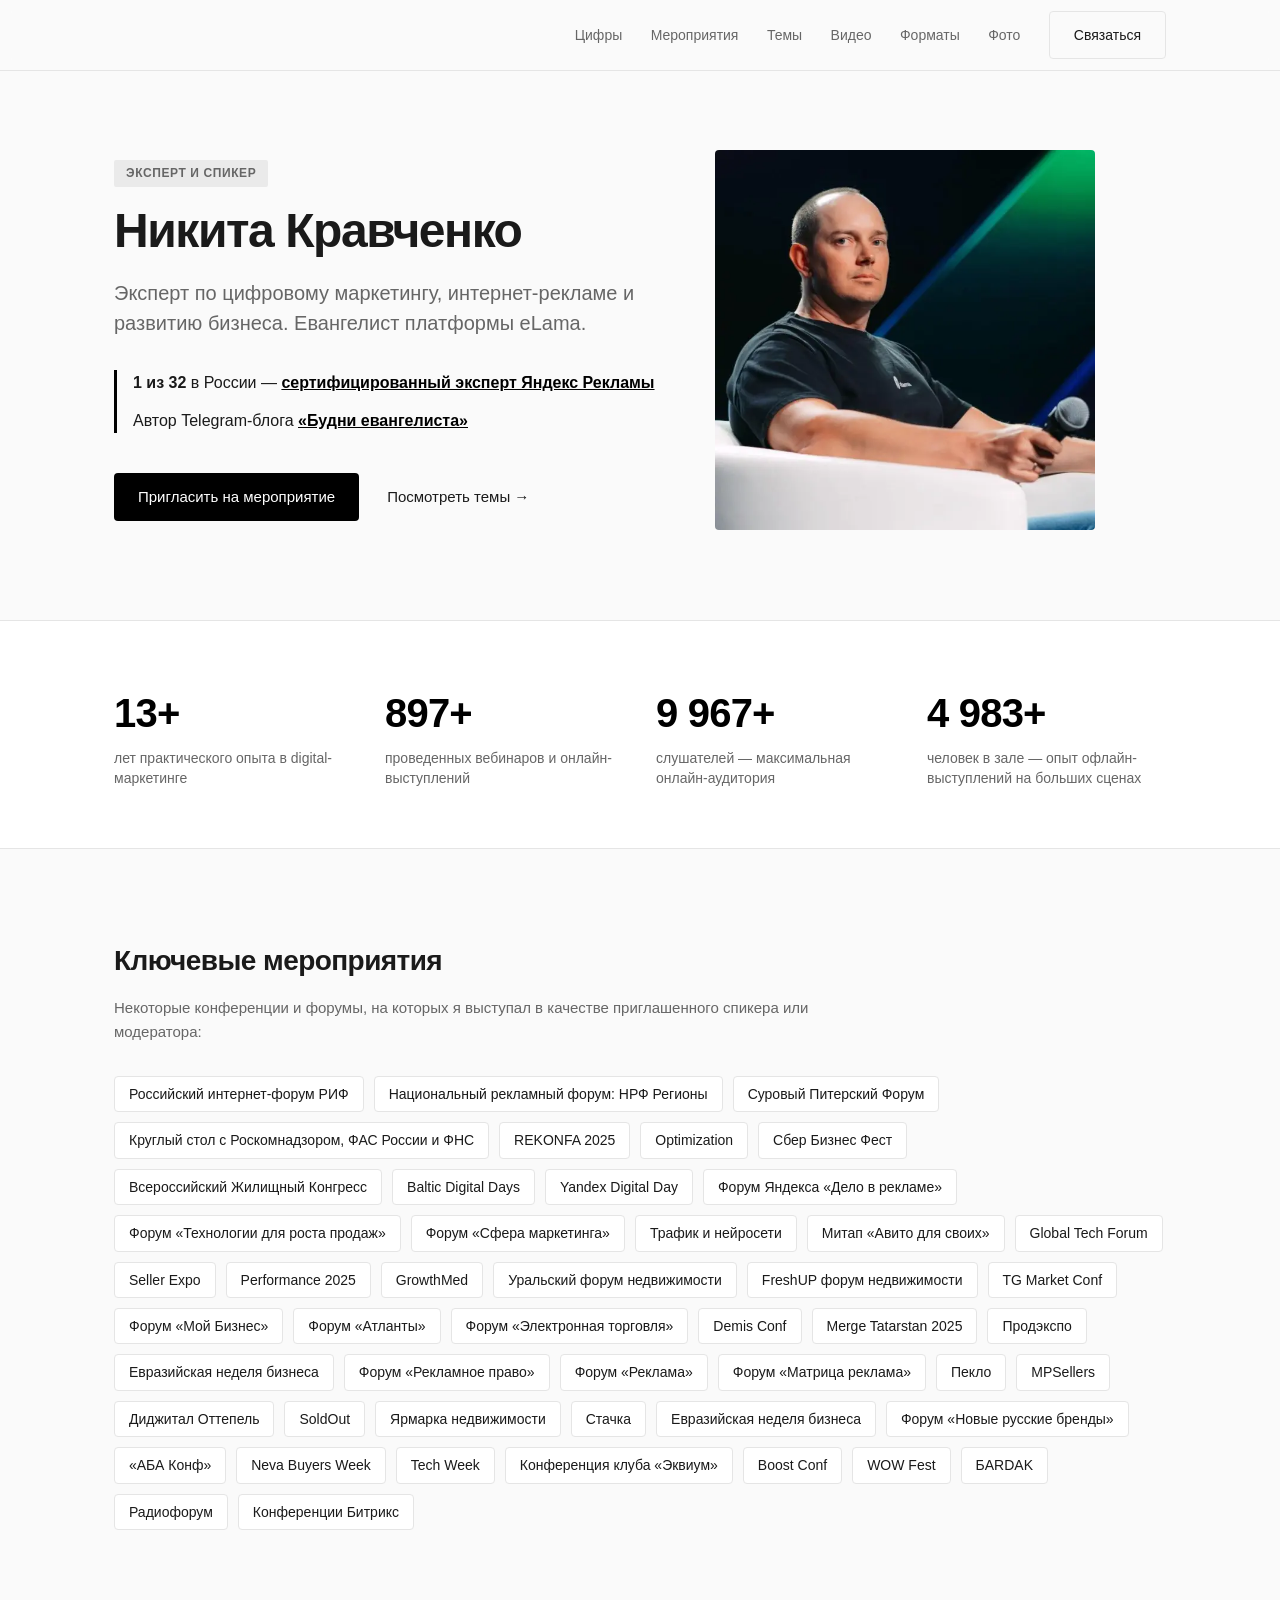
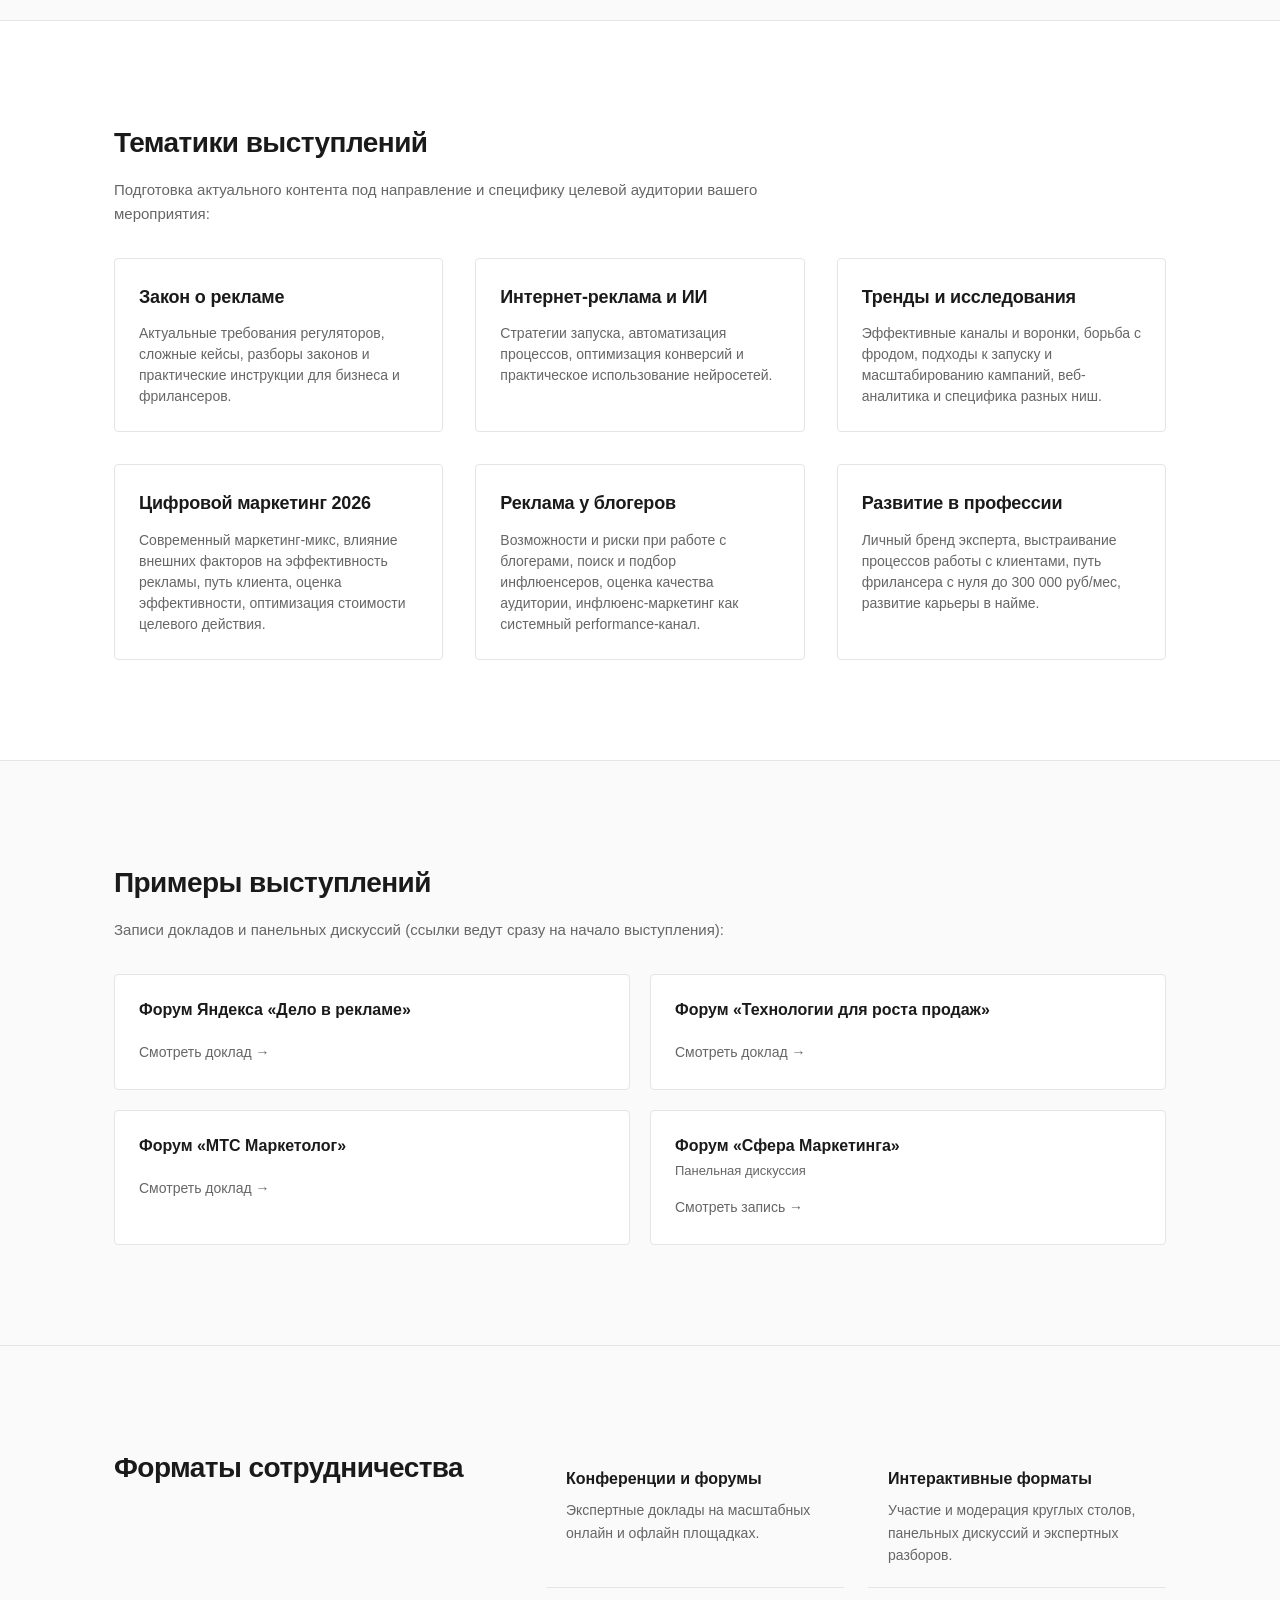
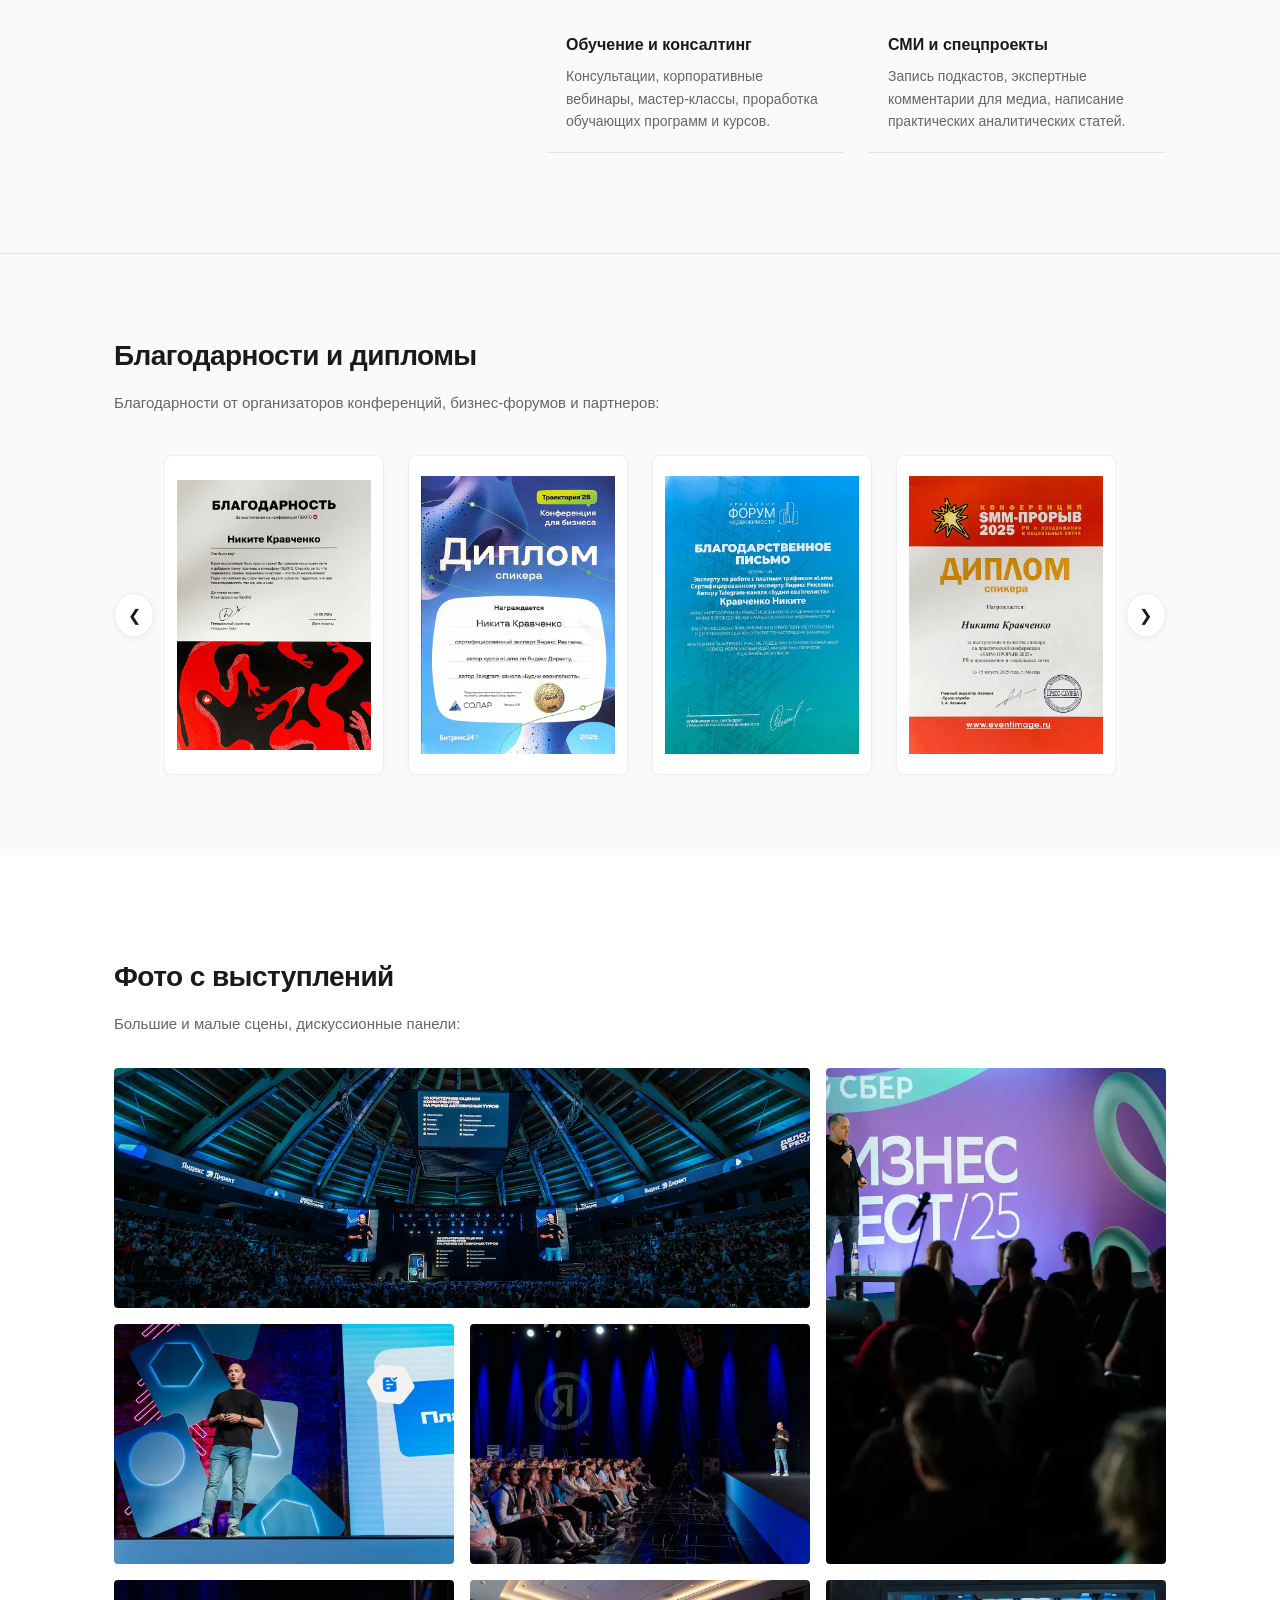
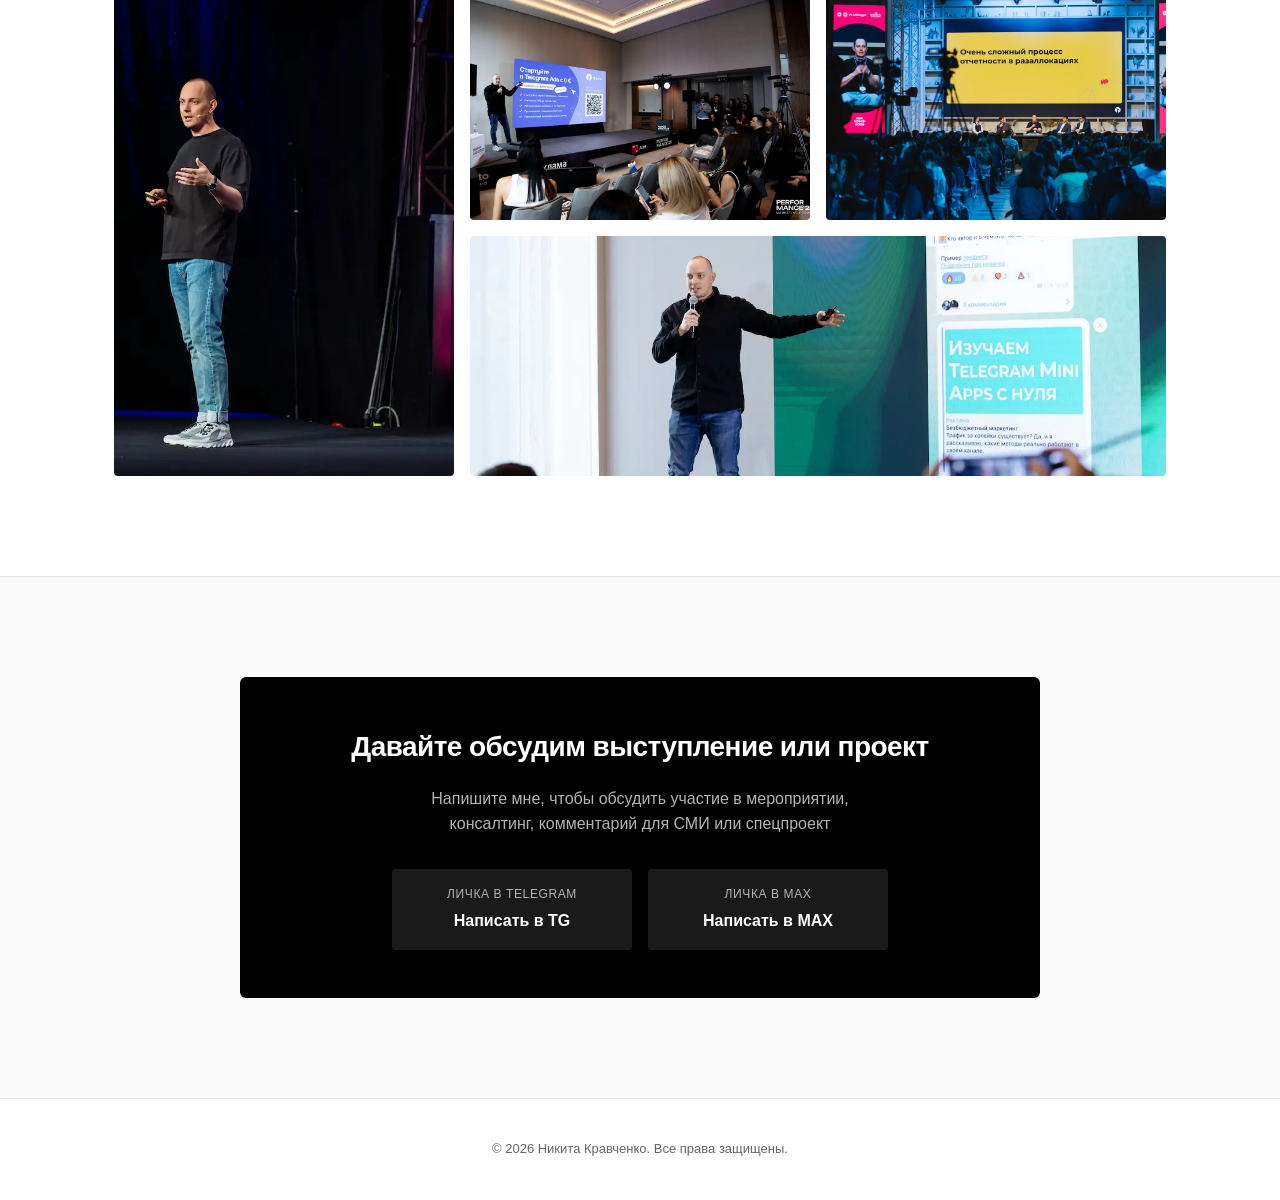
==== commit c7a66c48: "Update index.html GTM с метрикой" ====
--- a/index.html
+++ b/index.html
@@ -66,8 +66,20 @@
   ]
 }
 </script>
+    <!-- Google Tag Manager -->
+<script>(function(w,d,s,l,i){w[l]=w[l]||[];w[l].push({'gtm.start':
+new Date().getTime(),event:'gtm.js'});var f=d.getElementsByTagName(s)[0],
+j=d.createElement(s),dl=l!='dataLayer'?'&l='+l:'';j.async=true;j.src=
+'https://www.googletagmanager.com/gtm.js?id='+i+dl;f.parentNode.insertBefore(j,f);
+})(window,document,'script','dataLayer','GTM-TDLT6PFX');</script>
+<!-- End Google Tag Manager -->
 </head>
 <body>
+
+    <!-- Google Tag Manager (noscript) -->
+<noscript><iframe src="https://www.googletagmanager.com/ns.html?id=GTM-TDLT6PFX"
+height="0" width="0" style="display:none;visibility:hidden"></iframe></noscript>
+<!-- End Google Tag Manager (noscript) -->
 
     <!-- Шапка сайта -->
     <header class="main-header">
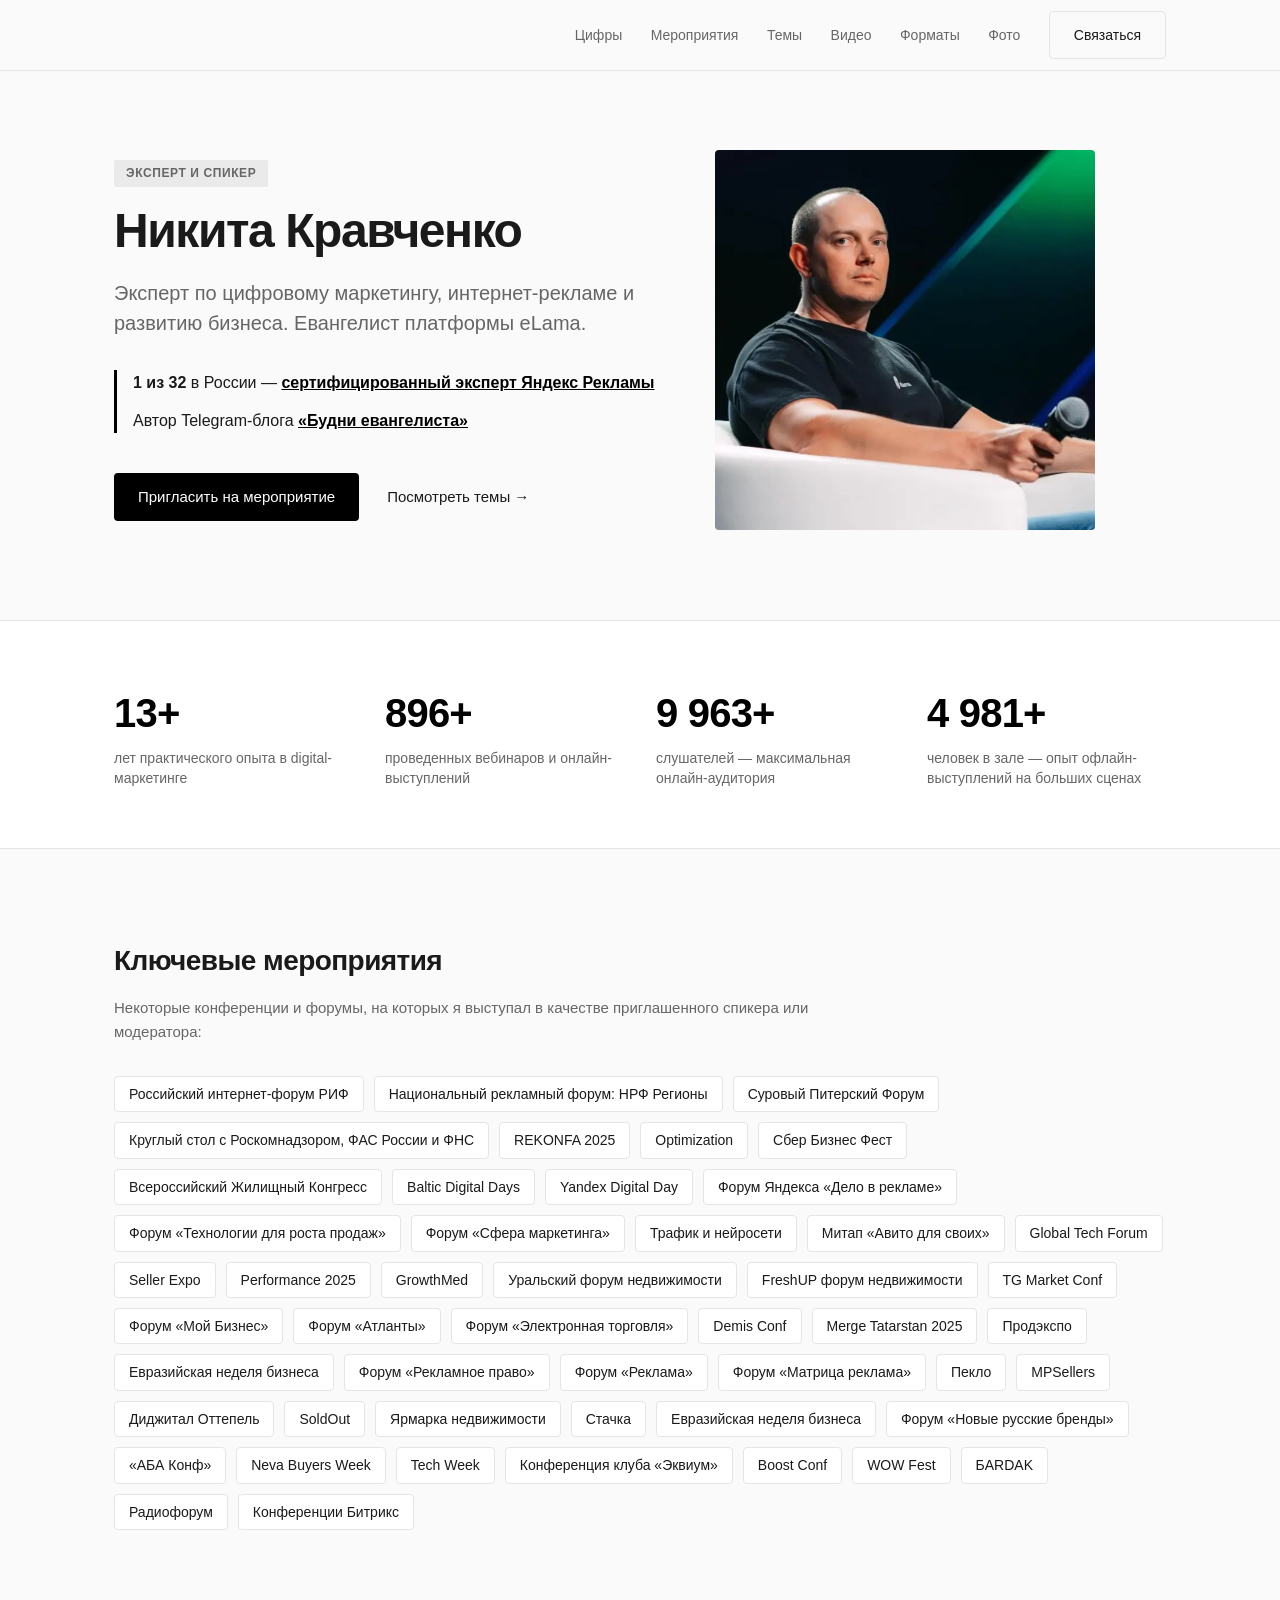
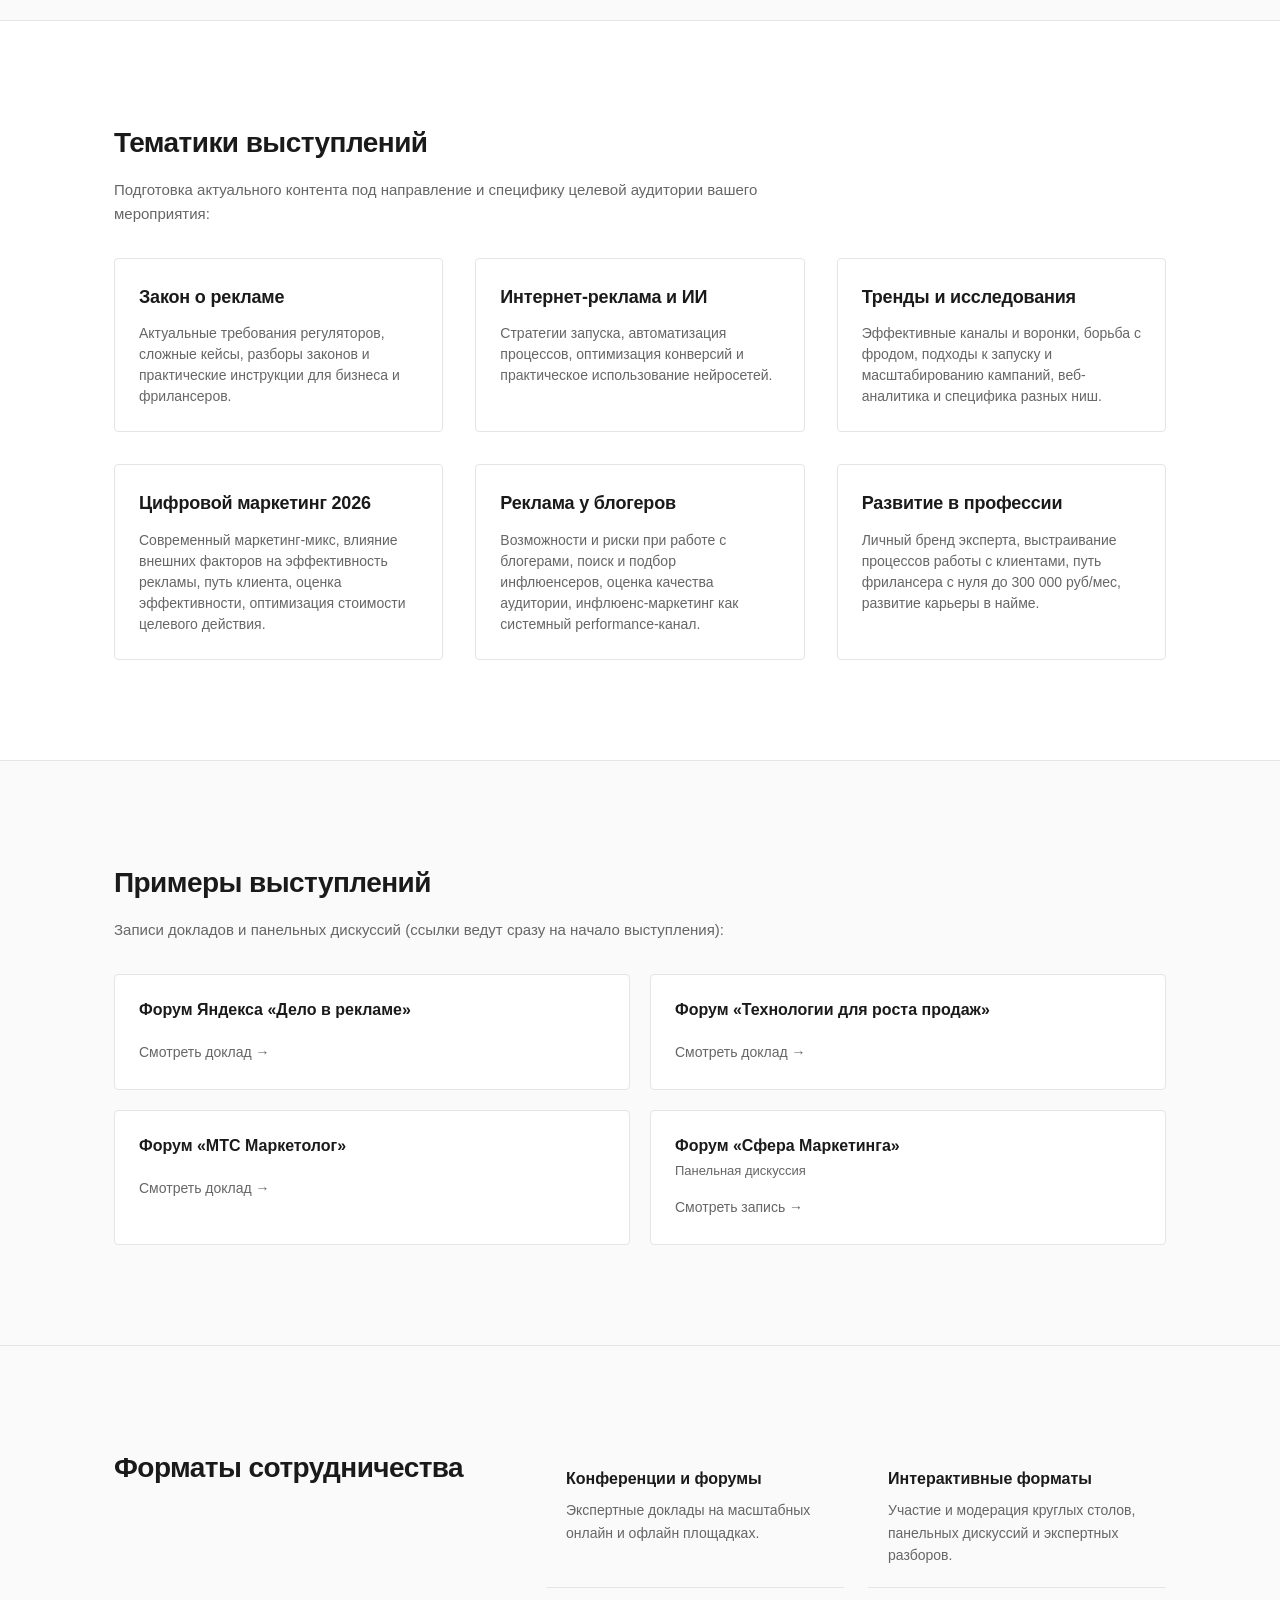
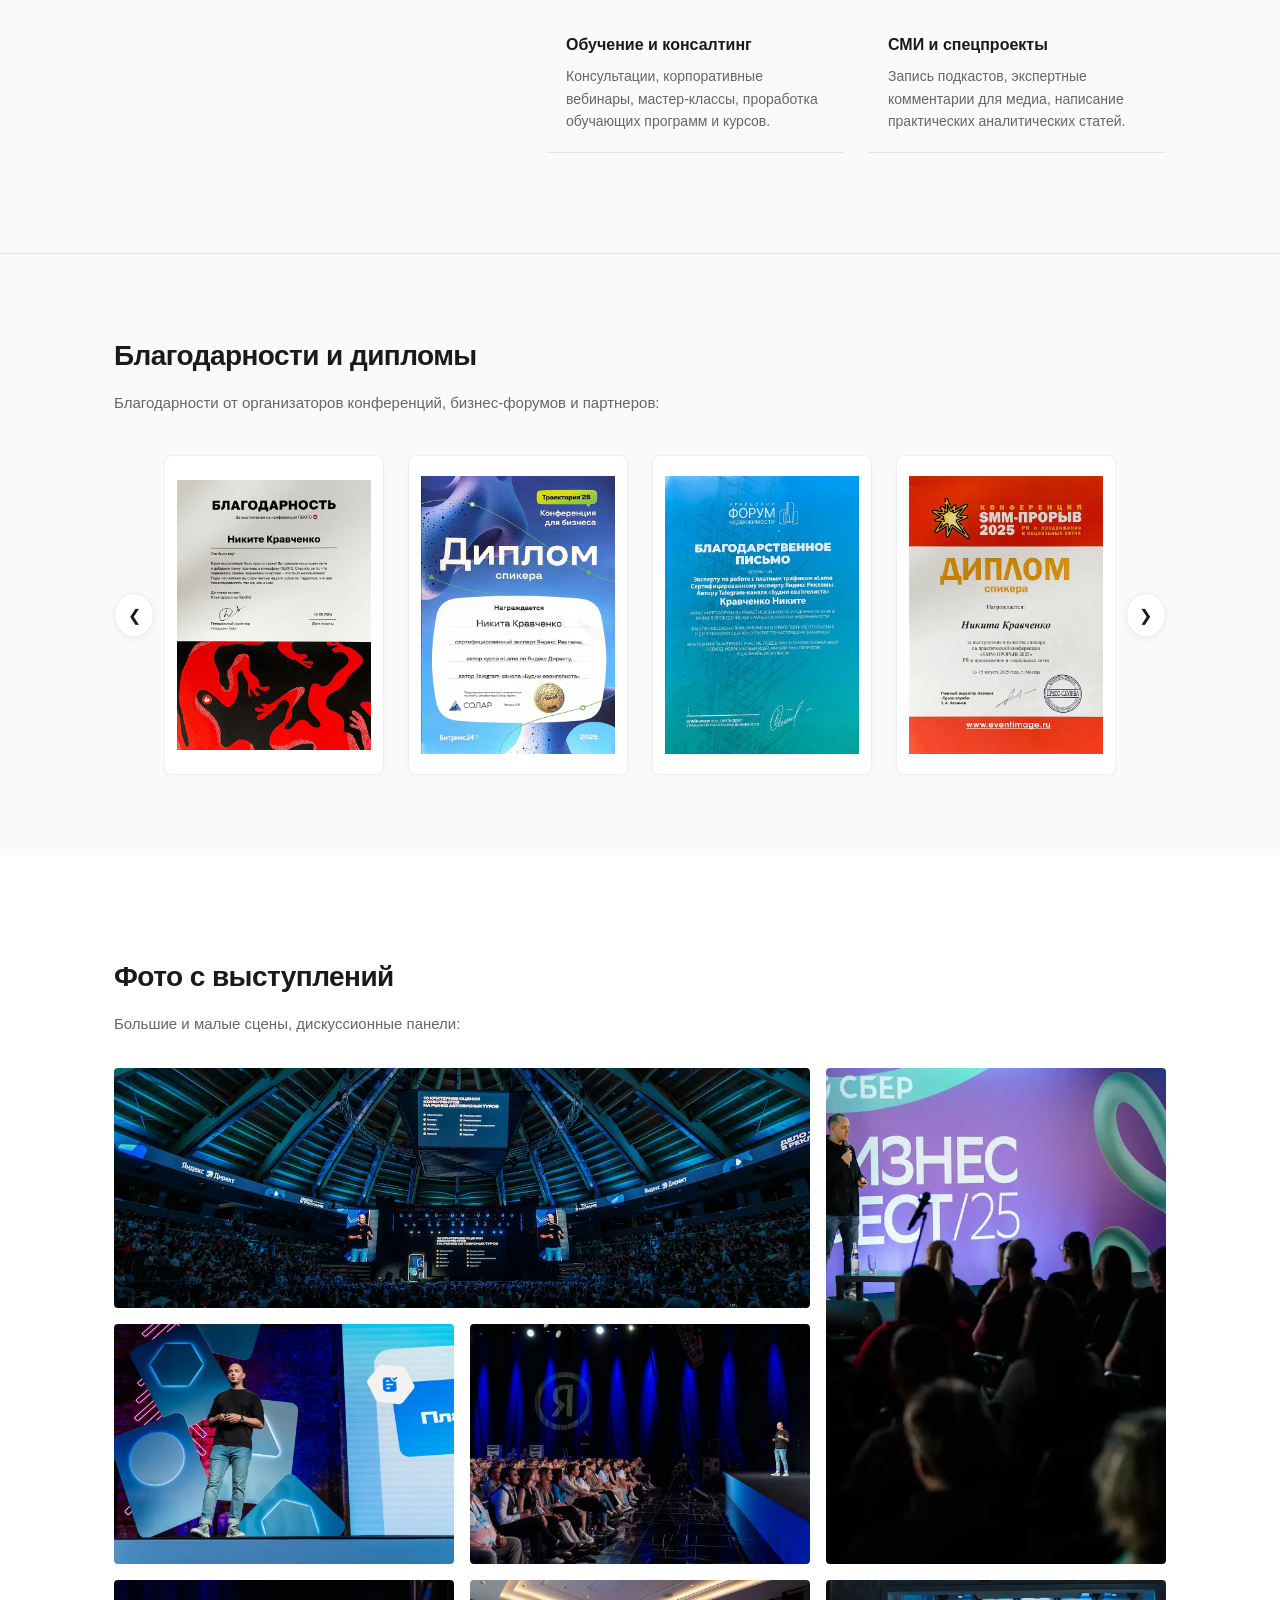
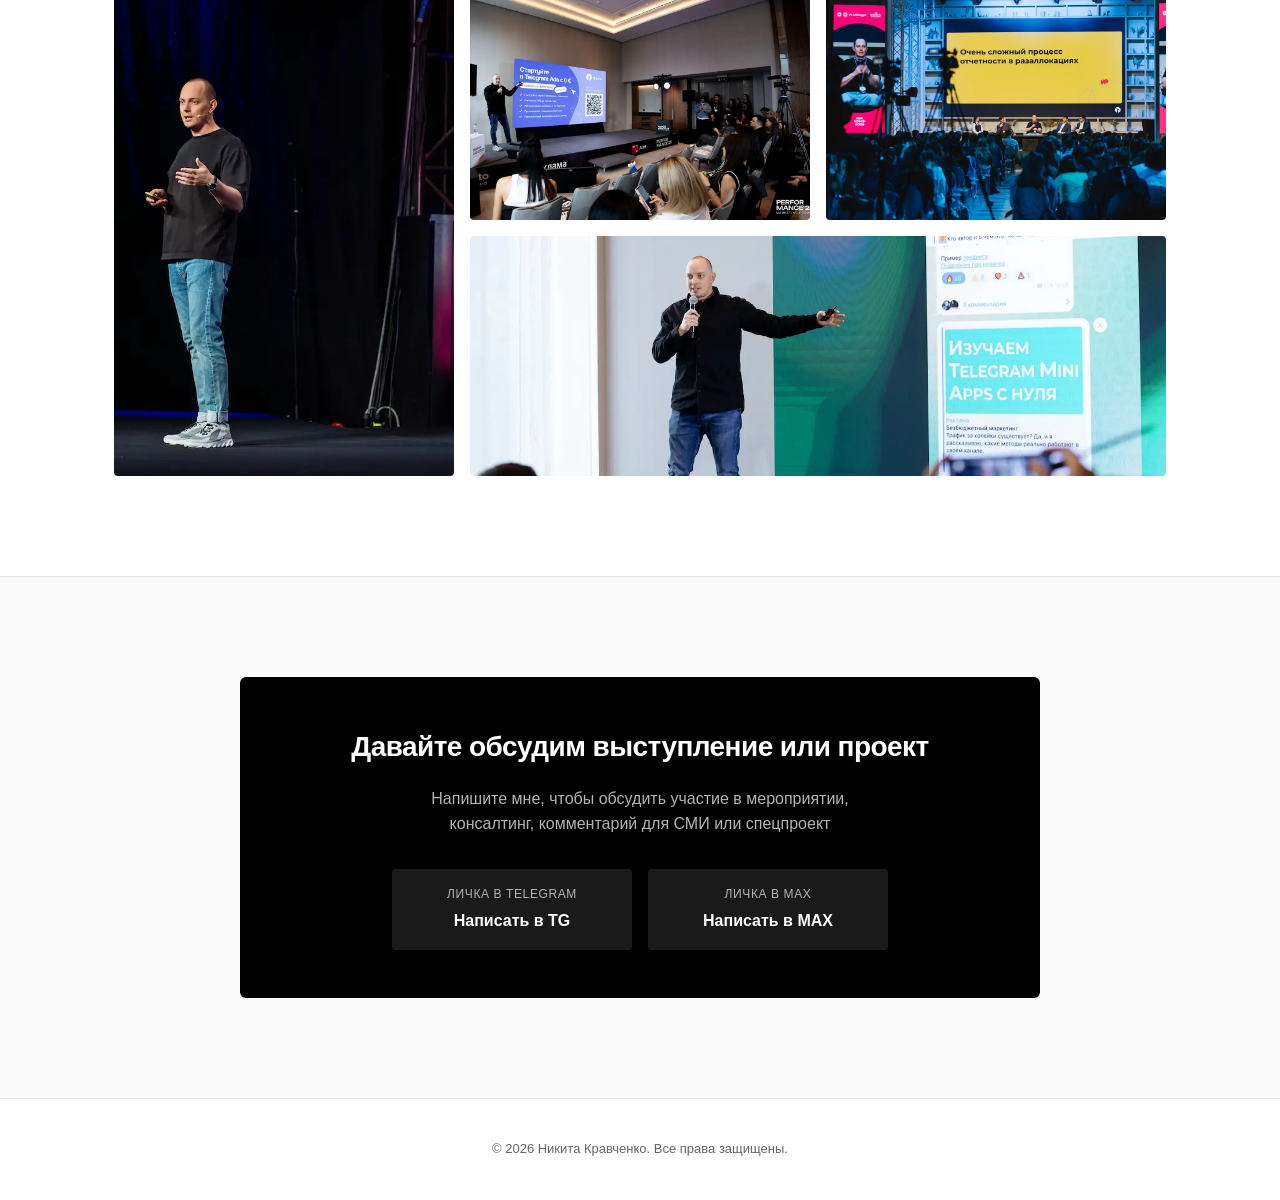
==== commit 2448dc49: "Update index.html" ====
--- a/index.html
+++ b/index.html
@@ -74,6 +74,7 @@
 })(window,document,'script','dataLayer','GTM-TDLT6PFX');</script>
 <!-- End Google Tag Manager -->
 </head>
+    
 <body>
 
     <!-- Google Tag Manager (noscript) -->
